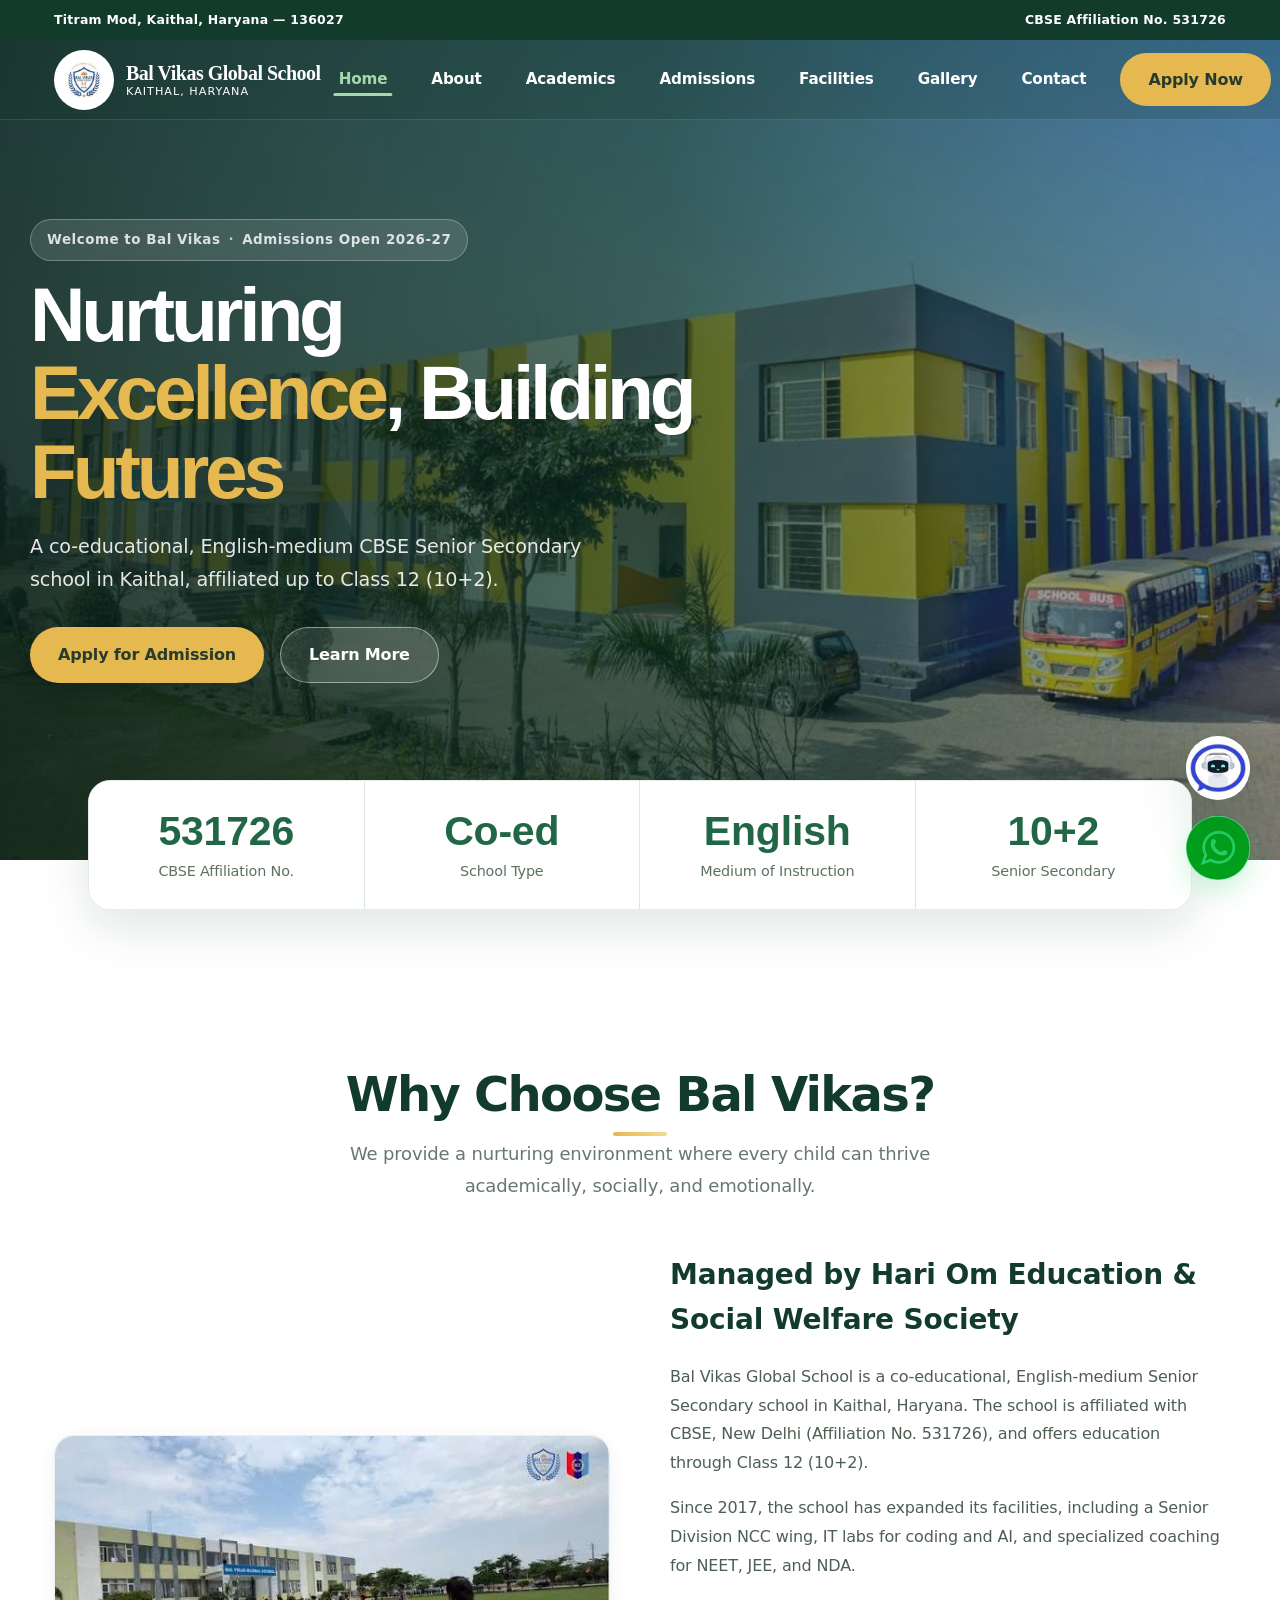
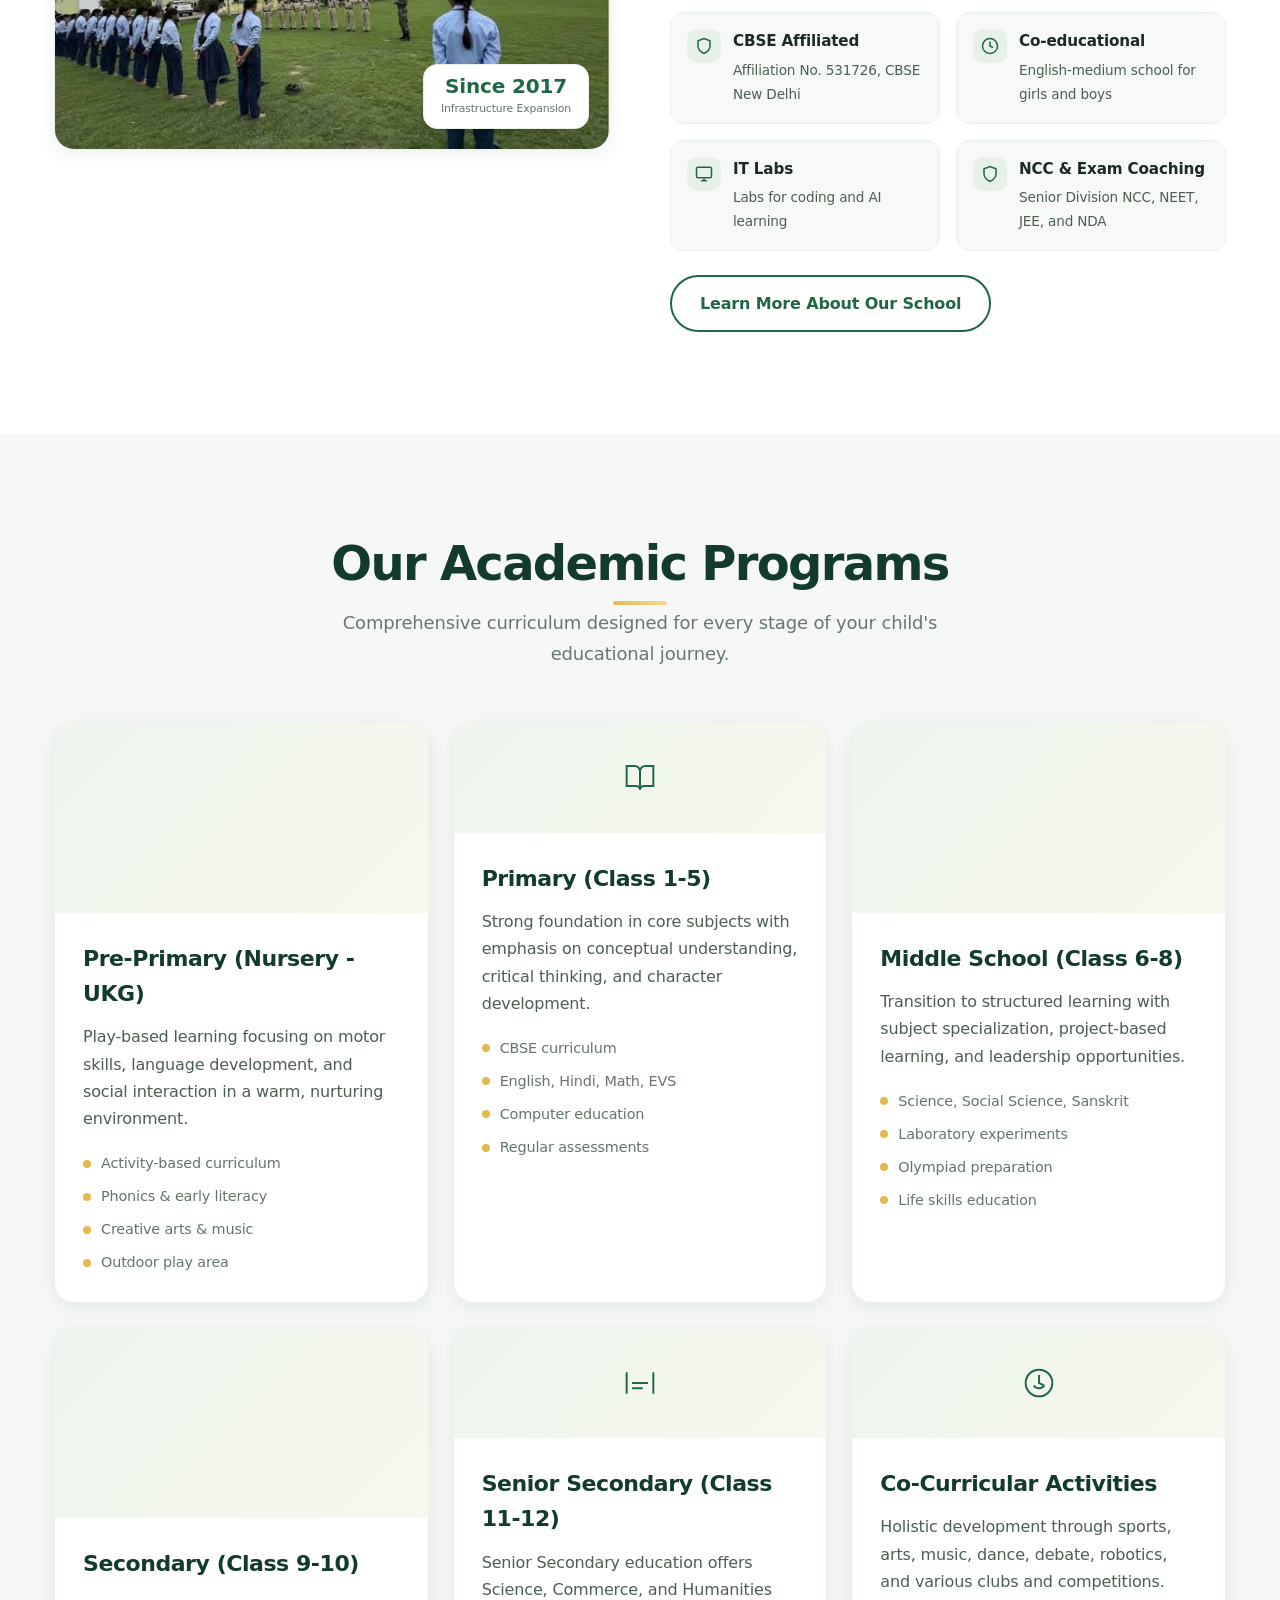
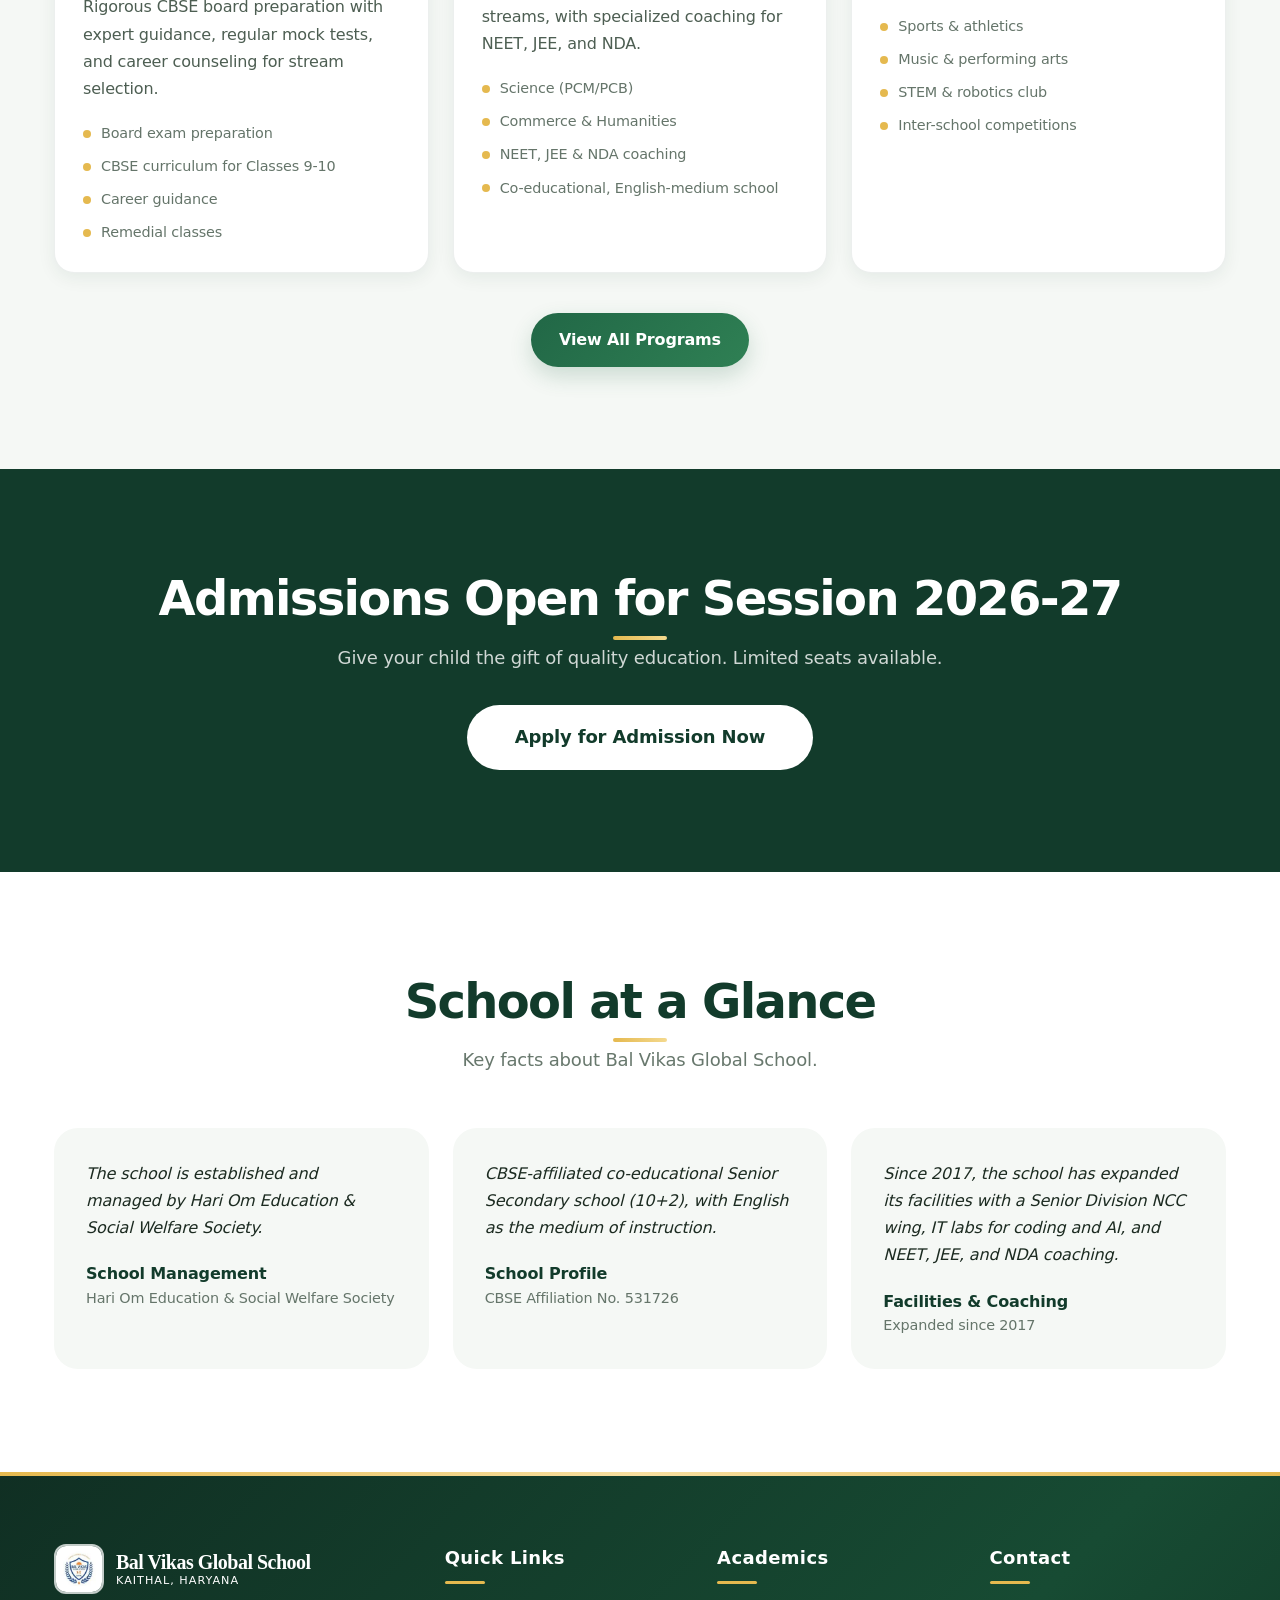
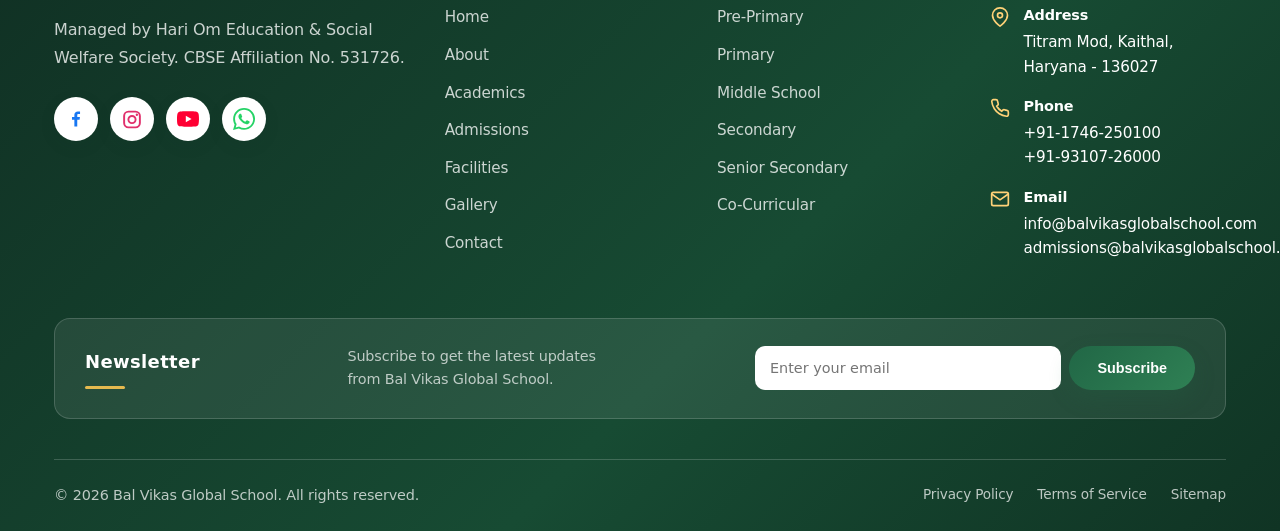
==== index.html @ 33e99bfb "Connect YouTube footer link" ====
<!DOCTYPE html>
<html lang="en">
<head>
  <meta charset="UTF-8">
  <meta name="viewport" content="width=device-width, initial-scale=1.0">
  <meta name="description" content="Bal Vikas Global School - Premier educational institution in Kaithal, Haryana. Quality education from Nursery to Class 12.">
  <meta name="keywords" content="Bal Vikas Global School, Kaithal, Haryana, school, education, admissions">
  <title>Bal Vikas Global School | Kaithal, Haryana</title>
  <link rel="icon" type="image/jpeg" href="images/bal-vikas-logo.webp">
  <link rel="stylesheet" href="css/style.css">
  <link rel="stylesheet" href="css/modern-refresh.css">
</head>
<body class="home-page">
  <div class="site-topbar">
    <div class="container site-topbar-content">
      <span>Titram Mod, Kaithal, Haryana — 136027</span>
      <span>CBSE Affiliation No. 531726</span>
    </div>
  </div>
  <header class="header">
    <nav class="navbar container">
      <a href="index.html" class="logo" aria-label="Bal Vikas Global School Home">
        <img src="images/bal-vikas-logo.webp" alt="Bal Vikas Global School Logo" class="logo-img">
        <div class="logo-text">
          <span class="logo-name">Bal Vikas Global School</span>
          <span class="logo-tagline">Kaithal, Haryana</span>
        </div>
      </a>
      <ul class="nav-menu" role="menubar">
        <li role="none"><a href="index.html" class="nav-link active" role="menuitem">Home</a></li>
        <li role="none"><a href="about.html" class="nav-link" role="menuitem">About</a></li>
        <li role="none"><a href="academics.html" class="nav-link" role="menuitem">Academics</a></li>
        <li role="none"><a href="admissions.html" class="nav-link" role="menuitem">Admissions</a></li>
        <li role="none"><a href="facilities.html" class="nav-link" role="menuitem">Facilities</a></li>
        <li role="none"><a href="gallery.html" class="nav-link" role="menuitem">Gallery</a></li>
        <li role="none"><a href="contact.html" class="nav-link" role="menuitem">Contact</a></li>
        <li class="nav-cta" role="none"><a href="admissions.html" class="btn btn-primary">Apply Now</a></li>
      </ul>
      <button class="mobile-menu-btn" aria-label="Toggle menu" aria-expanded="false" aria-controls="nav-menu">
        <span></span>
        <span></span>
        <span></span>
      </button>
    </nav>
  </header>

  <main>
    <section class="hero" aria-labelledby="hero-title">
      <div class="hero-bg">
        <img src="images/picture7.webp" alt="Bal Vikas Global School campus building" fetchpriority="high">
      </div>
      <div class="hero-overlay"></div>
      <div class="hero-content container">
        <div class="hero-copy">
          <div class="hero-badge">
            Welcome to Bal Vikas <span aria-hidden="true">·</span> Admissions Open 2026-27
          </div>
          <h1 id="hero-title" class="hero-title">Nurturing <span>Excellence</span>, Building <span>Futures</span></h1>
          <p class="hero-tagline">A co-educational, English-medium CBSE Senior Secondary school in Kaithal, affiliated up to Class 12 (10+2).</p>
          <div class="hero-buttons">
            <a href="admissions.html" class="btn btn-primary">Apply for Admission</a>
            <a href="about.html" class="btn btn-white">Learn More</a>
          </div>
        </div>
      </div>
    </section>
    <section class="stats" aria-label="School Statistics">
      <div class="container">
        <div class="stats-grid">
          <div class="stat-card">
            <div class="stat-icon">
              <svg width="28" height="28" viewBox="0 0 24 24" fill="none" stroke="currentColor" stroke-width="2"><path d="M17 21v-2a4 4 0 0 0-4-4H5a4 4 0 0 0-4 4v2"/><circle cx="9" cy="7" r="4"/><path d="M23 21v-2a4 4 0 0 0-3-3.87"/><path d="M16 3.13a4 4 0 0 1 0 7.75"/></svg>
            </div>
            <div class="stat-number">531726</div>
            <div class="stat-label">CBSE Affiliation No.</div>
          </div>
          <div class="stat-card">
            <div class="stat-icon">
              <svg width="28" height="28" viewBox="0 0 24 24" fill="none" stroke="currentColor" stroke-width="2"><path d="M22 11.08V12a10 10 0 1 1-5.93-9.14"/><polyline points="22 4 12 14.01 9 11.01"/></svg>
            </div>
            <div class="stat-number">Co-ed</div>
            <div class="stat-label">School Type</div>
          </div>
          <div class="stat-card">
            <div class="stat-icon">
              <svg width="28" height="28" viewBox="0 0 24 24" fill="none" stroke="currentColor" stroke-width="2"><path d="M20 21v-2a4 4 0 0 0-4-4H8a4 4 0 0 0-4 4v2"/><circle cx="12" cy="7" r="4"/></svg>
            </div>
            <div class="stat-number">English</div>
            <div class="stat-label">Medium of Instruction</div>
          </div>
          <div class="stat-card">
            <div class="stat-icon">
              <svg width="28" height="28" viewBox="0 0 24 24" fill="none" stroke="currentColor" stroke-width="2"><rect x="2" y="3" width="20" height="14" rx="2"/><path d="M8 21h8"/><path d="M12 17v4"/></svg>
            </div>
            <div class="stat-number">10+2</div>
            <div class="stat-label">Senior Secondary</div>
          </div>
        </div>
      </div>
    </section>

    <section class="section" aria-labelledby="welcome-title">
      <div class="container">
        <div class="section-header">
          <h2 id="welcome-title" class="section-title">Why Choose Bal Vikas?</h2>
          <p class="section-subtitle">We provide a nurturing environment where every child can thrive academically, socially, and emotionally.</p>
        </div>
        <div class="about-content">
          <div class="about-image">
            <img src="images/IMAGE%2054.webp" alt="Students gathered on the Bal Vikas Global School campus for assembly" loading="lazy">
            <div class="about-experience">
              <div class="experience-number">Since 2017</div>
              <div class="experience-text">Infrastructure Expansion</div>
            </div>
          </div>
          <div class="about-text">
            <h3>Managed by Hari Om Education & Social Welfare Society</h3>
            <p>Bal Vikas Global School is a co-educational, English-medium Senior Secondary school in Kaithal, Haryana. The school is affiliated with CBSE, New Delhi (Affiliation No. 531726), and offers education through Class 12 (10+2).</p>
            <p>Since 2017, the school has expanded its facilities, including a Senior Division NCC wing, IT labs for coding and AI, and specialized coaching for NEET, JEE, and NDA.</p>
            <div class="about-features">
              <div class="feature-item">
                <div class="feature-icon"><svg width="18" height="18" viewBox="0 0 24 24" fill="none" stroke="currentColor" stroke-width="2"><path d="M12 22s8-4 8-10V5l-8-3-8 3v7c0 6 8 10 8 10z"/></svg></div>
                <div class="feature-text"><h4>CBSE Affiliated</h4><p>Affiliation No. 531726, CBSE New Delhi</p></div>
              </div>
              <div class="feature-item">
                <div class="feature-icon"><svg width="18" height="18" viewBox="0 0 24 24" fill="none" stroke="currentColor" stroke-width="2"><circle cx="12" cy="12" r="10"/><path d="M12 6v6l4 2"/></svg></div>
                <div class="feature-text"><h4>Co-educational</h4><p>English-medium school for girls and boys</p></div>
              </div>
              <div class="feature-item">
                <div class="feature-icon"><svg width="18" height="18" viewBox="0 0 24 24" fill="none" stroke="currentColor" stroke-width="2"><rect x="2" y="3" width="20" height="14" rx="2"/><path d="M8 21h8"/><path d="M12 17v4"/></svg></div>
                <div class="feature-text"><h4>IT Labs</h4><p>Labs for coding and AI learning</p></div>
              </div>
              <div class="feature-item">
                <div class="feature-icon"><svg width="18" height="18" viewBox="0 0 24 24" fill="none" stroke="currentColor" stroke-width="2"><path d="M12 22s8-4 8-10V5l-8-3-8 3v7c0 6 8 10 8 10z"/></svg></div>
                <div class="feature-text"><h4>NCC & Exam Coaching</h4><p>Senior Division NCC, NEET, JEE, and NDA</p></div>
              </div>
            </div>
            <a href="about.html" class="btn btn-secondary" style="margin-top: 24px;">Learn More About Our School</a>
          </div>
        </div>
      </div>
    </section>

    <section class="academics section" aria-labelledby="academics-title">
      <div class="container">
        <div class="section-header">
          <h2 id="academics-title" class="section-title">Our Academic Programs</h2>
          <p class="section-subtitle">Comprehensive curriculum designed for every stage of your child's educational journey.</p>
        </div>
        <div class="academics-grid">
          <article class="academic-card">
            <div class="academic-icon academic-photo academic-photo-nursery" role="img" aria-label="Nursery children learning through play"></div>
            <div class="academic-content">
              <h3>Pre-Primary (Nursery - UKG)</h3>
              <p>Play-based learning focusing on motor skills, language development, and social interaction in a warm, nurturing environment.</p>
              <div class="academic-features">
                <span class="academic-feature">Activity-based curriculum</span>
                <span class="academic-feature">Phonics & early literacy</span>
                <span class="academic-feature">Creative arts & music</span>
                <span class="academic-feature">Outdoor play area</span>
              </div>
            </div>
          </article>
          <article class="academic-card">
            <div class="academic-icon">
              <svg width="64" height="64" viewBox="0 0 24 24" fill="none" stroke="currentColor" stroke-width="1.5"><path d="M2 3h6a4 4 0 0 1 4 4v14a3 3 0 0 0-3-3H2z"/><path d="M22 3h-6a4 4 0 0 0-4 4v14a3 3 0 0 1 3-3h7z"/></svg>
            </div>
            <div class="academic-content">
              <h3>Primary (Class 1-5)</h3>
              <p>Strong foundation in core subjects with emphasis on conceptual understanding, critical thinking, and character development.</p>
              <div class="academic-features">
                <span class="academic-feature">CBSE curriculum</span>
                <span class="academic-feature">English, Hindi, Math, EVS</span>
                <span class="academic-feature">Computer education</span>
                <span class="academic-feature">Regular assessments</span>
              </div>
            </div>
          </article>
          <article class="academic-card">
            <div class="academic-icon academic-photo academic-photo-middle" role="img" aria-label="Middle school students doing a science activity"></div>
            <div class="academic-content">
              <h3>Middle School (Class 6-8)</h3>
              <p>Transition to structured learning with subject specialization, project-based learning, and leadership opportunities.</p>
              <div class="academic-features">
                <span class="academic-feature">Science, Social Science, Sanskrit</span>
                <span class="academic-feature">Laboratory experiments</span>
                <span class="academic-feature">Olympiad preparation</span>
                <span class="academic-feature">Life skills education</span>
              </div>
            </div>
          </article>
          <article class="academic-card">
            <div class="academic-icon academic-photo academic-photo-secondary" role="img" aria-label="Secondary students studying together"></div>
            <div class="academic-content">
              <h3>Secondary (Class 9-10)</h3>
              <p>Rigorous CBSE board preparation with expert guidance, regular mock tests, and career counseling for stream selection.</p>
              <div class="academic-features">
                <span class="academic-feature">Board exam preparation</span>
                <span class="academic-feature">CBSE curriculum for Classes 9-10</span>
                <span class="academic-feature">Career guidance</span>
                <span class="academic-feature">Remedial classes</span>
              </div>
            </div>
          </article>
          <article class="academic-card">
            <div class="academic-icon">
              <svg width="64" height="64" viewBox="0 0 24 24" fill="none" stroke="currentColor" stroke-width="1.5"><path d="M22 10v6M22 4v16M2 10v6M2 4v16"/><path d="M6 12h12M6 16h8"/></svg>
            </div>
            <div class="academic-content">
              <h3>Senior Secondary (Class 11-12)</h3>
              <p>Senior Secondary education offers Science, Commerce, and Humanities streams, with specialized coaching for NEET, JEE, and NDA.</p>
              <div class="academic-features">
                <span class="academic-feature">Science (PCM/PCB)</span>
                <span class="academic-feature">Commerce & Humanities</span>
                <span class="academic-feature">NEET, JEE & NDA coaching</span>
                <span class="academic-feature">Co-educational, English-medium school</span>
              </div>
            </div>
          </article>
          <article class="academic-card">
            <div class="academic-icon">
              <svg width="64" height="64" viewBox="0 0 24 24" fill="none" stroke="currentColor" stroke-width="1.5"><circle cx="12" cy="12" r="10"/><path d="M12 6v6l4 2"/><path d="M8 14s1.5 2 4 2 4-2 4-2"/></svg>
            </div>
            <div class="academic-content">
              <h3>Co-Curricular Activities</h3>
              <p>Holistic development through sports, arts, music, dance, debate, robotics, and various clubs and competitions.</p>
              <div class="academic-features">
                <span class="academic-feature">Sports & athletics</span>
                <span class="academic-feature">Music & performing arts</span>
                <span class="academic-feature">STEM & robotics club</span>
                <span class="academic-feature">Inter-school competitions</span>
              </div>
            </div>
          </article>
        </div>
        <div style="text-align: center; margin-top: 40px;">
          <a href="academics.html" class="btn btn-primary">View All Programs</a>
        </div>
      </div>
    </section>

    <section class="section" style="background: var(--primary-dark); color: var(--white);" aria-labelledby="admission-cta-title">
      <div class="container" style="text-align: center;">
        <h2 id="admission-cta-title" class="section-title" style="color: var(--white);">Admissions Open for Session 2026-27</h2>
        <p class="section-subtitle" style="color: rgba(255,255,255,0.8);">Give your child the gift of quality education. Limited seats available.</p>
        <div style="margin-top: 32px;">
          <a href="admissions.html" class="btn btn-white" style="font-size: 1.125rem; padding: 18px 48px;">Apply for Admission Now</a>
        </div>
      </div>
    </section>

    <section class="section" aria-labelledby="school-profile-title">
      <div class="container">
        <div class="section-header">
          <h2 id="school-profile-title" class="section-title">School at a Glance</h2>
          <p class="section-subtitle">Key facts about Bal Vikas Global School.</p>
        </div>
        <div style="display: grid; grid-template-columns: repeat(auto-fit, minmax(300px, 1fr)); gap: 24px;">
          <article style="background: var(--light-gray); padding: 32px; border-radius: var(--radius-lg);">
            <p style="font-style: italic; margin-bottom: 20px; line-height: 1.7;">The school is established and managed by Hari Om Education & Social Welfare Society.</p>
            <div style="font-weight: 600; color: var(--primary-dark);">School Management</div>
            <div style="font-size: 0.9rem; color: var(--dark-gray);">Hari Om Education & Social Welfare Society</div>
          </article>
          <article style="background: var(--light-gray); padding: 32px; border-radius: var(--radius-lg);">
            <p style="font-style: italic; margin-bottom: 20px; line-height: 1.7;">CBSE-affiliated co-educational Senior Secondary school (10+2), with English as the medium of instruction.</p>
            <div style="font-weight: 600; color: var(--primary-dark);">School Profile</div>
            <div style="font-size: 0.9rem; color: var(--dark-gray);">CBSE Affiliation No. 531726</div>
          </article>
          <article style="background: var(--light-gray); padding: 32px; border-radius: var(--radius-lg);">
            <p style="font-style: italic; margin-bottom: 20px; line-height: 1.7;">Since 2017, the school has expanded its facilities with a Senior Division NCC wing, IT labs for coding and AI, and NEET, JEE, and NDA coaching.</p>
            <div style="font-weight: 600; color: var(--primary-dark);">Facilities & Coaching</div>
            <div style="font-size: 0.9rem; color: var(--dark-gray);">Expanded since 2017</div>
          </article>
        </div>
      </div>
    </section>
  </main>

  <footer class="footer" role="contentinfo">
    <div class="container">
      <div class="footer-grid">
        <div class="footer-about">
          <a href="index.html" class="logo" aria-label="Bal Vikas Global School Home">
            <img src="images/bal-vikas-logo.webp" alt="Bal Vikas Global School Logo" class="logo-img">
            <div class="logo-text">
              <span class="logo-name">Bal Vikas Global School</span>
              <span class="logo-tagline">Kaithal, Haryana</span>
            </div>
          </a>
          <p>Managed by Hari Om Education & Social Welfare Society. CBSE Affiliation No. 531726.</p>
          <div class="footer-social">
            <a href="https://www.facebook.com/balvikasglobalschoolkaithal/" class="social-link" aria-label="Facebook" title="Facebook" target="_blank" rel="noopener noreferrer"><svg class="brand-icon" viewBox="0 0 24 24" aria-hidden="true"><path fill="currentColor" d="M13.5 21v-8.2h2.8l.42-3.25H13.5V7.48c0-.94.26-1.58 1.62-1.58h1.73V3c-.3-.04-1.34-.13-2.55-.13-2.53 0-4.26 1.55-4.26 4.4v2.28H7.18v3.25h2.86V21z"/></svg></a>
            <a href="https://www.instagram.com/balvikaskaithal_/" class="social-link" aria-label="Instagram" title="Instagram" target="_blank" rel="noopener noreferrer"><svg class="brand-icon" viewBox="0 0 24 24" aria-hidden="true"><rect x="3" y="3" width="18" height="18" rx="5" fill="none" stroke="currentColor" stroke-width="2.2"/><circle cx="12" cy="12" r="4.1" fill="none" stroke="currentColor" stroke-width="2.2"/><circle cx="17.55" cy="6.55" r="1.35" fill="currentColor"/></svg></a>
            <a href="https://www.youtube.com/@balvikasglobalschool" class="social-link" aria-label="YouTube" title="YouTube" target="_blank" rel="noopener noreferrer"><svg class="brand-icon" viewBox="0 0 24 24" aria-hidden="true"><path fill="currentColor" d="M23.5 6.2a3 3 0 0 0-2.1-2.12C19.55 3.56 12 3.56 12 3.56s-7.55 0-9.4.52A3 3 0 0 0 .5 6.2C0 8.08 0 12 0 12s0 3.92.5 5.8a3 3 0 0 0 2.1 2.12c1.85.52 9.4.52 9.4.52s7.55 0 9.4-.52a3 3 0 0 0 2.1-2.12C24 15.92 24 12 24 12s0-3.92-.5-5.8z"/><path fill="#fff" d="m9.6 15.6 6.3-3.6-6.3-3.6z"/></svg></a>
            <a href="https://wa.me/919310726000?text=Welcome%20to%20Bal%20Vikas%20Global%20School" class="social-link" aria-label="WhatsApp" title="WhatsApp" target="_blank" rel="noopener noreferrer"><svg class="brand-icon" viewBox="0 0 24 24" aria-hidden="true"><path fill="currentColor" d="M20.52 3.48A11.86 11.86 0 0 0 12.08 0C5.5 0 .15 5.35.15 11.93c0 2.1.55 4.15 1.6 5.96L.05 24l6.27-1.64a11.9 11.9 0 0 0 5.76 1.47h.01c6.58 0 11.93-5.35 11.93-11.93 0-3.19-1.24-6.19-3.5-8.42zM12.09 21.8a9.88 9.88 0 0 1-5.03-1.38l-.36-.21-3.72.98.99-3.63-.24-.37a9.88 9.88 0 0 1-1.52-5.26c0-5.46 4.44-9.9 9.9-9.9 2.65 0 5.13 1.03 7 2.9a9.83 9.83 0 0 1 2.9 7c0 5.46-4.44 9.9-9.91 9.9zm5.43-7.41c-.3-.15-1.77-.87-2.05-.97-.28-.1-.48-.15-.68.15-.2.3-.78.97-.96 1.17-.18.2-.35.22-.65.07-.3-.15-1.26-.46-2.4-1.47-.89-.79-1.49-1.77-1.67-2.07-.18-.3-.02-.46.13-.61.13-.13.3-.35.45-.52.15-.18.2-.3.3-.5.1-.2.05-.38-.03-.53-.08-.15-.68-1.63-.93-2.23-.24-.58-.49-.5-.68-.51h-.58c-.2 0-.53.07-.8.38-.28.3-1.05 1.02-1.05 2.48s1.08 2.88 1.23 3.08c.15.2 2.12 3.24 5.14 4.55.72.31 1.28.5 1.72.64.72.23 1.37.2 1.89.12.58-.09 1.77-.72 2.02-1.42.25-.7.25-1.3.18-1.42-.08-.13-.28-.2-.58-.35z"/></svg></a>
          </div>
        </div>
        <div>
          <h3 class="footer-title">Quick Links</h3>
          <ul class="footer-links">
            <li><a href="index.html">Home</a></li>
            <li><a href="about.html">About</a></li>
            <li><a href="academics.html">Academics</a></li>
            <li><a href="admissions.html">Admissions</a></li>
            <li><a href="facilities.html">Facilities</a></li>
            <li><a href="gallery.html">Gallery</a></li>
            <li><a href="contact.html">Contact</a></li>
          </ul>
        </div>
        <div>
          <h3 class="footer-title">Academics</h3>
          <ul class="footer-links">
            <li><a href="academics.html#preprimary">Pre-Primary</a></li>
            <li><a href="academics.html#primary">Primary</a></li>
            <li><a href="academics.html#middle">Middle School</a></li>
            <li><a href="academics.html#secondary">Secondary</a></li>
            <li><a href="academics.html#senior">Senior Secondary</a></li>
            <li><a href="academics.html#cocurricular">Co-Curricular</a></li>
          </ul>
        </div>
        <div>
          <h3 class="footer-title">Contact</h3>
          <ul class="footer-contact">
            <li>
              <svg width="20" height="20" viewBox="0 0 24 24" fill="none" stroke="currentColor" stroke-width="2"><path d="M21 10c0 7-9 13-9 13s-9-6-9-13a9 9 0 0 1 18 0z"/><circle cx="12" cy="10" r="3"/></svg>
              <div class="contact-text">
                <h4>Address</h4>
                <p>Titram Mod, Kaithal, Haryana - 136027</p>
              </div>
            </li>
            <li>
              <svg width="20" height="20" viewBox="0 0 24 24" fill="none" stroke="currentColor" stroke-width="2"><path d="M22 16.92v3a2 2 0 0 1-2.18 2 19.79 19.79 0 0 1-8.63-3.07 19.5 19.5 0 0 1-6-6 19.79 19.79 0 0 1-3.07-8.67A2 2 0 0 1 4.11 2h3a2 2 0 0 1 2 1.72 12.84 12.84 0 0 0 .7 2.81 2 2 0 0 1-.45 2.11L8.09 9.91a16 16 0 0 0 6 6l1.27-1.27a2 2 0 0 1 2.11-.45 12.84 12.84 0 0 0 2.81.7A2 2 0 0 1 22 16.92z"/></svg>
              <div class="contact-text">
                <h4>Phone</h4>
                <p>+91-1746-250100<br>+91-93107-26000</p>
              </div>
            </li>
            <li>
              <svg width="20" height="20" viewBox="0 0 24 24" fill="none" stroke="currentColor" stroke-width="2"><path d="M4 4h16c1.1 0 2 .9 2 2v12c0 1.1-.9 2-2 2H4c-1.1 0-2-.9-2-2V6c0-1.1.9-2 2-2z"/><polyline points="22,6 12,13 2,6"/></svg>
              <div class="contact-text">
                <h4>Email</h4>
                <p>info@balvikasglobalschool.com<br>admissions@balvikasglobalschool.com</p>
              </div>
            </li>
          </ul>
        </div>
      </div>
      <div class="footer-newsletter">
        <h3 class="footer-title">Newsletter</h3>
        <p style="color: rgba(255,255,255,0.7); font-size: 0.9rem; margin-bottom: 16px; max-width: 260px;">Subscribe to get the latest updates from Bal Vikas Global School.</p>
        <form class="footer-newsletter-form" action="https://formsubmit.co/info@balvikasglobalschool.com" method="POST">
          <input type="hidden" name="_subject" value="New Bal Vikas Global School Newsletter Subscription">
          <input type="hidden" name="_template" value="table">
          <input type="email" name="email" placeholder="Enter your email" class="footer-newsletter-input" autocomplete="email" required aria-label="Email address">
          <button type="submit" class="btn btn-primary footer-newsletter-btn">Subscribe</button>
        </form>
      </div>
      <div class="footer-bottom">
        <p>&copy; 2026 Bal Vikas Global School. All rights reserved.</p>
        <div class="footer-bottom-links">
          <a href="#">Privacy Policy</a>
          <a href="#">Terms of Service</a>
          <a href="#">Sitemap</a>
        </div>
      </div>
    </div>
  </footer>

  <a href="whatsapp.html" class="whatsapp-float" target="_blank" rel="noopener noreferrer" aria-label="Chat on WhatsApp">
    <img class="whatsapp-btn" src="images/images%20100.webp" alt="">
    <span class="whatsapp-tooltip">Chat on WhatsApp</span>
  </a>

  <script src="js/main.js"></script>
  <link rel="stylesheet" href="css/chatbot.css">
  <script src="js/chatbot.js"></script>
</body>
</html>
---- css/style.css ----
:root {
  --primary-dark: #1B4F72;
  --primary: #2E86C1;
  --primary-light: #3498DB;
  --accent: #F39C12;
  --accent-dark: #E67E22;
  --white: #FFFFFF;
  --light-gray: #F8F9FA;
  --medium-gray: #E9ECEF;
  --dark-gray: #6C757D;
  --text-dark: #212529;
  --text-medium: #495057;
  --shadow-sm: 0 2px 8px rgba(0,0,0,0.08);
  --shadow-md: 0 4px 20px rgba(0,0,0,0.12);
  --shadow-lg: 0 8px 40px rgba(0,0,0,0.16);
  --transition: all 0.3s ease;
  --radius-sm: 6px;
  --radius-md: 12px;
  --radius-lg: 20px;
  --container-width: 1200px;
  --header-height: 80px;
}

* {
  margin: 0;
  padding: 0;
  box-sizing: border-box;
}

html {
  scroll-behavior: smooth;
  font-size: 16px;
}

body {
  font-family: 'Segoe UI', system-ui, -apple-system, sans-serif;
  line-height: 1.6;
  color: var(--text-dark);
  background-color: var(--white);
  overflow-x: hidden;
}

img {
  max-width: 100%;
  height: auto;
  display: block;
}

a {
  text-decoration: none;
  color: inherit;
  transition: var(--transition);
}

ul {
  list-style: none;
}

.container {
  width: 100%;
  max-width: var(--container-width);
  margin: 0 auto;
  padding: 0 24px;
}

.section {
  padding: 100px 0;
}

.section-header {
  text-align: center;
  margin-bottom: 60px;
}

.section-title {
  font-size: clamp(2rem, 5vw, 3rem);
  font-weight: 700;
  color: var(--primary-dark);
  margin-bottom: 16px;
  position: relative;
  display: inline-block;
}

.section-title::after {
  content: '';
  position: absolute;
  bottom: -10px;
  left: 50%;
  transform: translateX(-50%);
  width: 60px;
  height: 4px;
  background: linear-gradient(90deg, var(--accent), var(--accent-dark));
  border-radius: 2px;
}

.section-subtitle {
  font-size: 1.125rem;
  color: var(--dark-gray);
  max-width: 700px;
  margin: 0 auto;
}

.btn {
  display: inline-flex;
  align-items: center;
  justify-content: center;
  gap: 10px;
  padding: 16px 36px;
  font-size: 1rem;
  font-weight: 600;
  border-radius: var(--radius-md);
  border: none;
  cursor: pointer;
  transition: var(--transition);
  white-space: nowrap;
}

.btn-primary {
  background: linear-gradient(135deg, var(--accent), var(--accent-dark));
  color: var(--white);
  box-shadow: var(--shadow-md);
}

.btn-primary:hover {
  transform: translateY(-3px);
  box-shadow: var(--shadow-lg);
}

.btn-secondary {
  background: transparent;
  color: var(--primary-dark);
  border: 2px solid var(--primary-dark);
}

.btn-secondary:hover {
  background: var(--primary-dark);
  color: var(--white);
}

.btn-white {
  background: var(--white);
  color: var(--primary-dark);
}

.btn-white:hover {
  background: var(--light-gray);
  transform: translateY(-3px);
  box-shadow: var(--shadow-lg);
}

.header {
  position: fixed;
  top: 40px;
  left: 0;
  right: 0;
  height: var(--header-height);
  background: rgba(255,255,255,0.98);
  backdrop-filter: blur(10px);
  box-shadow: var(--shadow-sm);
  z-index: 1000;
  transition: var(--transition);
}

.header.scrolled {
  top: 0;
  box-shadow: var(--shadow-md);
}

.site-topbar {
  position: relative;
  z-index: 1001;
  min-height: 40px;
  background: #2f853d;
  color: var(--white);
  font-size: 0.78rem;
  font-weight: 600;
}

.site-topbar-content {
  display: flex;
  align-items: center;
  justify-content: space-between;
  min-height: 40px;
}

.navbar {
  display: flex;
  align-items: center;
  justify-content: space-between;
  height: 100%;
}

.logo {
  display: flex;
  align-items: center;
  gap: 12px;
  flex-shrink: 0;
}

.navbar .logo-img {
  width: 60px;
  height: 60px;
  object-fit: contain;
  flex-shrink: 0;
  padding: 2px;
  background: var(--white);
  border: 2px solid var(--accent);
  border-radius: 50%;
}

.logo-text {
  display: flex;
  flex-direction: column;
  line-height: 1.2;
}

.logo-name {
  font-family: 'Georgia', serif;
  font-size: 1.25rem;
  font-weight: 700;
  color: var(--primary-dark);
  letter-spacing: 0.5px;
}

.logo-tagline {
  font-size: 0.7rem;
  color: var(--dark-gray);
  letter-spacing: 1px;
  text-transform: uppercase;
}

.nav-menu {
  display: flex;
  align-items: center;
  gap: 8px;
}

.nav-link {
  display: flex;
  align-items: center;
  padding: 10px 18px;
  font-size: 0.95rem;
  font-weight: 500;
  color: var(--text-medium);
  border-radius: var(--radius-sm);
  transition: var(--transition);
  position: relative;
}

.nav-link::after {
  content: '';
  position: absolute;
  bottom: 6px;
  left: 50%;
  width: 0;
  height: 2px;
  background: linear-gradient(90deg, var(--accent), var(--accent-dark));
  transition: var(--transition);
  transform: translateX(-50%);
}

.nav-link:hover,
.nav-link.active {
  color: var(--primary-dark);
}

.nav-link:hover::after,
.nav-link.active::after {
  width: 70%;
}

.nav-cta {
  margin-left: 8px;
}

.mobile-menu-btn {
  display: none;
  flex-direction: column;
  justify-content: space-between;
  width: 28px;
  height: 20px;
  background: none;
  border: none;
  cursor: pointer;
  padding: 0;
  z-index: 1001;
}

.mobile-menu-btn span {
  display: block;
  width: 100%;
  height: 3px;
  background: var(--primary-dark);
  border-radius: 3px;
  transition: var(--transition);
}

.mobile-menu-btn.active span:nth-child(1) {
  transform: translateY(8.5px) rotate(45deg);
}

.mobile-menu-btn.active span:nth-child(2) {
  opacity: 0;
}

.mobile-menu-btn.active span:nth-child(3) {
  transform: translateY(-8.5px) rotate(-45deg);
}

.hero {
  position: relative;
  min-height: 100vh;
  min-height: 100svh;
  display: flex;
  align-items: center;
  padding: calc(var(--header-height) + 40px) 24px 60px;
  overflow: hidden;
  background: var(--primary-dark);
}

.hero-bg {
  position: absolute;
  inset: 0;
  z-index: 0;
}

.hero-bg img {
  display: block;
  width: 100%;
  height: 100%;
  object-fit: cover;
  object-position: center;
}

.hero-overlay {
  position: absolute;
  inset: 0;
  background: linear-gradient(135deg, rgba(13, 45, 68, 0.78), rgba(27, 79, 114, 0.58));
  z-index: 1;
}

.hero-content {
  position: relative;
  z-index: 2;
  width: 100%;
  color: var(--white);
  text-align: center;
  padding: 40px 0;
}

.hero-copy {
  max-width: 850px;
  margin: 0 auto;
}

.hero-badge {
  display: inline-flex;
  align-items: center;
  gap: 8px;
  padding: 8px 18px;
  background: rgba(255,255,255,0.14);
  color: var(--white);
  backdrop-filter: blur(8px);
  border-radius: 50px;
  font-size: 0.82rem;
  font-weight: 500;
  margin-bottom: 18px;
  border: 1px solid rgba(255,255,255,0.3);
  animation: fadeInUp 0.8s ease;
}

.hero-title {
  font-family: 'Georgia', serif;
  font-size: clamp(2.5rem, 6vw, 4.5rem);
  font-weight: 700;
  line-height: 1.2;
  max-width: 850px;
  color: var(--white);
  margin-bottom: 16px;
  animation: fadeInUp 0.8s ease 0.1s both;
}

.hero-title span {
  color: var(--accent);
}

.hero-tagline {
  font-size: clamp(1.125rem, 2.5vw, 1.5rem);
  font-weight: 400;
  color: rgba(255,255,255,0.92);
  max-width: 700px;
  margin: 0 auto 40px;
  animation: fadeInUp 0.8s ease 0.2s both;
}

.hero-buttons {
  display: flex;
  gap: 16px;
  justify-content: center;
  flex-wrap: wrap;
  animation: fadeInUp 0.8s ease 0.3s both;
}

.hero-buttons .btn-white {
  color: var(--primary-dark);
}

.hero-building-featured {
  position: absolute;
  bottom: 30px;
  left: 50%;
  transform: translateX(-50%);
  width: 220px;
  height: 220px;
  border-radius: 50%;
  overflow: hidden;
  border: 4px solid var(--white);
  box-shadow: 0 12px 40px rgba(0,0,0,0.3);
  animation: fadeInUp 0.8s ease 0.4s both;
}

.hero-building-featured img {
  width: 100%;
  height: 100%;
  object-fit: cover;
}

.home-page .header {
  top: 40px;
  background: transparent;
  box-shadow: none;
  backdrop-filter: none;
}

.home-page .header.scrolled {
  top: 0;
  background: rgba(255,255,255,0.98);
  box-shadow: var(--shadow-md);
  backdrop-filter: blur(10px);
}

.home-page .logo-name,
.home-page .logo-tagline,
.home-page .nav-link {
  color: var(--white);
}

.home-page .navbar .logo-img {
  border-color: rgba(255,255,255,0.75);
}

.home-page .nav-link:hover,
.home-page .nav-link.active {
  color: #a6d8a8;
}

.home-page .nav-link::after {
  background: #a6d8a8;
}

.home-page .nav-cta .btn-primary {
  background: #2f853d;
  box-shadow: none;
}

.home-page .mobile-menu-btn span {
  background: var(--white);
}

.home-page .header.scrolled .logo-name,
.home-page .header.scrolled .logo-tagline,
.home-page .header.scrolled .nav-link {
  color: var(--primary-dark);
}

.home-page .header.scrolled .nav-link:hover,
.home-page .header.scrolled .nav-link.active {
  color: #2f853d;
}

.home-page .header.scrolled .nav-link::after {
  background: #2f853d;
}

.home-page .header.scrolled .mobile-menu-btn span {
  background: var(--primary-dark);
}

.home-page .hero {
  min-height: calc(100vh - 40px);
  min-height: calc(100svh - 40px);
  padding: calc(var(--header-height) + 32px) 24px 110px;
}

.home-page .hero-overlay {
  background: linear-gradient(90deg, rgba(10, 35, 22, 0.78), rgba(20, 45, 28, 0.48));
}

.home-page .hero-content {
  text-align: left;
}

.home-page .hero-copy {
  max-width: 650px;
  margin: 0;
}

.home-page .hero-badge {
  display: block;
  padding: 0;
  margin-bottom: 14px;
  background: transparent;
  border: 0;
  border-radius: 0;
  color: rgba(255,255,255,0.82);
  font-size: 0.82rem;
  font-weight: 700;
  letter-spacing: 0.16em;
  text-transform: uppercase;
  backdrop-filter: none;
}

.home-page .hero-badge span {
  color: #a6d8a8;
}

.home-page .hero-title {
  font-size: clamp(3rem, 6vw, 4.7rem);
  line-height: 1.04;
  margin-bottom: 20px;
}

.home-page .hero-tagline {
  max-width: 600px;
  margin: 0 0 30px;
  color: rgba(255,255,255,0.88);
  font-size: clamp(1rem, 1.5vw, 1.2rem);
}

.home-page .hero-buttons {
  justify-content: flex-start;
}

.home-page .hero-buttons .btn-primary {
  background: #a6d8a8;
  color: #174a24;
  box-shadow: none;
}

.home-page .hero-buttons .btn-white {
  background: rgba(255,255,255,0.1);
  border: 1px solid rgba(255,255,255,0.5);
  color: var(--white);
}

.home-page .stats {
  position: relative;
  z-index: 3;
  margin-top: -80px;
  padding: 0 0 60px;
  background: transparent;
  border: 0;
}

.home-page .stats .container {
  max-width: 1152px;
}

.home-page .stats-grid {
  grid-template-columns: repeat(4, minmax(0, 1fr));
  gap: 0;
  overflow: hidden;
  background: var(--white);
  border: 1px solid #e3eee4;
  border-radius: 16px;
  box-shadow: 0 16px 45px rgba(20, 53, 27, 0.13);
}

.home-page .stat-card {
  padding: 30px 20px 26px;
  background: var(--white);
  border-right: 1px solid #dce9dd;
  border-radius: 0;
}

.home-page .stat-card:last-child {
  border-right: 0;
}

.home-page .stat-icon {
  display: none;
}

.home-page .stat-number {
  color: #2f853d;
  font-family: Georgia, serif;
  font-size: clamp(1.7rem, 3.2vw, 2.7rem);
}

.home-page .stat-label {
  color: #5d715f;
  font-size: 0.9rem;
}

@keyframes fadeInUp {
  from {
    opacity: 0;
    transform: translateY(30px);
  }
  to {
    opacity: 1;
    transform: translateY(0);
  }
}

.stats {
  padding: 60px 0;
  background: var(--light-gray);
  border-top: 1px solid var(--medium-gray);
}

.stats-grid {
  display: grid;
  grid-template-columns: repeat(4, 1fr);
  gap: 24px;
}

.stat-card {
  text-align: center;
  padding: 32px 24px;
  background: var(--light-gray);
  border-radius: var(--radius-md);
  transition: var(--transition);
}

.stat-card:hover {
  transform: translateY(-5px);
  box-shadow: var(--shadow-lg);
}

.stat-icon {
  width: 64px;
  height: 64px;
  margin: 0 auto 16px;
  background: linear-gradient(135deg, var(--primary), var(--primary-light));
  border-radius: 50%;
  display: flex;
  align-items: center;
  justify-content: center;
  color: var(--white);
  font-size: 1.5rem;
}

.stat-number {
  font-size: 2.5rem;
  font-weight: 700;
  color: var(--primary-dark);
  line-height: 1;
  margin-bottom: 8px;
}

.stat-label {
  font-size: 0.95rem;
  color: var(--dark-gray);
  font-weight: 500;
}

.about {
  background: var(--white);
}

.about-content {
  display: grid;
  grid-template-columns: 1fr 1fr;
  gap: 60px;
  align-items: center;
}

.about-image {
  position: relative;
  border-radius: var(--radius-lg);
  overflow: hidden;
  box-shadow: var(--shadow-lg);
}

.about-image img {
  width: 100%;
  height: auto;
  transition: var(--transition);
}

.about-image:hover img {
  transform: scale(1.02);
}

.about-experience {
  position: absolute;
  bottom: 30px;
  right: 30px;
  background: var(--white);
  padding: 24px 32px;
  border-radius: var(--radius-md);
  box-shadow: var(--shadow-lg);
  text-align: center;
}

.experience-number {
  font-size: 3rem;
  font-weight: 700;
  color: var(--primary-dark);
  line-height: 1;
}

.home-page .about-experience {
  right: 20px;
  bottom: 20px;
  width: max-content;
  max-width: calc(100% - 32px);
  padding: 11px 17px;
  border-radius: 14px;
}

.home-page .experience-number {
  font-size: 1.25rem;
  line-height: 1.05;
}

.home-page .experience-text {
  font-size: 0.68rem;
  margin-top: 3px;
}

.experience-text {
  font-size: 0.9rem;
  color: var(--dark-gray);
  margin-top: 4px;
}

.about-text h3 {
  font-size: 1.75rem;
  font-weight: 700;
  color: var(--primary-dark);
  margin-bottom: 20px;
}

.about-text p {
  color: var(--text-medium);
  margin-bottom: 16px;
  line-height: 1.8;
}

.about-features {
  display: grid;
  grid-template-columns: 1fr 1fr;
  gap: 16px;
  margin-top: 32px;
}

.feature-item {
  display: flex;
  align-items: flex-start;
  gap: 12px;
  padding: 16px;
  background: var(--light-gray);
  border-radius: var(--radius-sm);
  transition: var(--transition);
}

.feature-item:hover {
  background: var(--primary-light);
  color: var(--white);
}

.feature-item:hover .feature-icon {
  background: #e8e8e8;
  color: #111111;
}

.feature-icon {
  width: 34px;
  height: 34px;
  background: #f0f0f0;
  color: #111111;
  border-radius: var(--radius-sm);
  display: flex;
  align-items: center;
  justify-content: center;
  flex-shrink: 0;
  transition: var(--transition);
}

.feature-text h4 {
  font-size: 0.95rem;
  font-weight: 600;
  margin-bottom: 4px;
}

.feature-text p {
  font-size: 0.85rem;
  margin: 0;
}

.academics {
  background: var(--light-gray);
}

.academics-curriculum {
  background: var(--light-gray);
}

.academics-grid {
  display: grid;
  grid-template-columns: repeat(auto-fit, minmax(300px, 1fr));
  gap: 24px;
}

.academics-page .academics-grid {
  grid-template-columns: repeat(2, minmax(0, 1fr));
  align-items: stretch;
}

.academic-card {
  background: var(--white);
  border-radius: var(--radius-lg);
  overflow: hidden;
  box-shadow: var(--shadow-sm);
  transition: var(--transition);
}

.academics-page .academic-card {
  display: flex;
  flex-direction: column;
  height: 100%;
}

.academic-card:hover {
  transform: translateY(-8px);
  box-shadow: var(--shadow-lg);
}

.academic-icon {
  width: 100%;
  height: 110px;
  flex-shrink: 0;
  background: #f0f0f0;
  display: flex;
  align-items: center;
  justify-content: center;
  font-size: 1.75rem;
  color: #111111;
}

.academic-icon svg {
  width: 32px;
  height: 32px;
}

.academic-content {
  padding: 28px;
}

.academics-page .academic-content {
  flex: 1;
}

.academic-content h3 {
  font-size: 1.375rem;
  font-weight: 700;
  color: var(--primary-dark);
  margin-bottom: 12px;
}

.academic-content p {
  color: var(--text-medium);
  margin-bottom: 20px;
  line-height: 1.7;
}

.academics-page .academic-content > p:first-of-type {
  padding: 12px 14px;
  border-radius: var(--radius-sm);
  background: var(--light-gray);
  color: var(--primary-dark);
  font-size: 0.9rem;
}

.academic-features {
  display: flex;
  flex-direction: column;
  gap: 10px;
}

.academic-feature {
  display: flex;
  align-items: center;
  gap: 10px;
  font-size: 0.9rem;
  color: var(--dark-gray);
}

.academic-feature::before {
  content: '';
  width: 8px;
  height: 8px;
  background: var(--accent);
  border-radius: 50%;
  flex-shrink: 0;
}

.admissions {
  background: var(--white);
}

.admissions-content {
  display: grid;
  grid-template-columns: 1fr 1fr;
  gap: 60px;
  align-items: start;
}

.admissions-info h3 {
  font-size: 1.75rem;
  font-weight: 700;
  color: var(--primary-dark);
  margin-bottom: 20px;
}

.admissions-info p {
  color: var(--text-medium);
  margin-bottom: 24px;
  line-height: 1.8;
}

.admission-steps {
  display: flex;
  flex-direction: column;
  gap: 20px;
  margin-top: 32px;
}

.step {
  display: flex;
  gap: 16px;
  padding: 20px;
  background: var(--light-gray);
  border-radius: var(--radius-md);
  transition: var(--transition);
}

.step:hover {
  background: var(--primary-dark);
  color: var(--white);
}

.step:hover .step-number {
  background: var(--accent);
  color: var(--white);
}

.step-number {
  width: 44px;
  height: 44px;
  background: var(--primary-dark);
  color: var(--white);
  border-radius: 50%;
  display: flex;
  align-items: center;
  justify-content: center;
  font-weight: 700;
  font-size: 1.125rem;
  flex-shrink: 0;
  transition: var(--transition);
}

.step-content h4 {
  font-size: 1rem;
  font-weight: 600;
  margin-bottom: 4px;
}

.step-content p {
  font-size: 0.9rem;
  margin: 0;
}

.admission-form {
  background: var(--light-gray);
  padding: 40px;
  border-radius: var(--radius-lg);
  box-shadow: var(--shadow-md);
}

.form-group {
  margin-bottom: 20px;
}

.form-label {
  display: block;
  font-size: 0.9rem;
  font-weight: 500;
  color: var(--text-dark);
  margin-bottom: 8px;
}

.form-label .required {
  color: var(--accent-dark);
}

.form-input,
.form-select,
.form-textarea {
  width: 100%;
  padding: 14px 16px;
  font-size: 1rem;
  font-family: inherit;
  border: 2px solid var(--medium-gray);
  border-radius: var(--radius-sm);
  background: var(--white);
  color: var(--text-dark);
  transition: var(--transition);
}

.form-input:focus,
.form-select:focus,
.form-textarea:focus {
  outline: none;
  border-color: var(--primary);
  box-shadow: 0 0 0 3px rgba(46,134,193,0.15);
}

.form-textarea {
  min-height: 120px;
  resize: vertical;
}

.form-row {
  display: grid;
  grid-template-columns: 1fr 1fr;
  gap: 16px;
}

.form-submit {
  width: 100%;
  padding: 16px;
  font-size: 1.05rem;
  margin-top: 8px;
}

.facilities {
  background: var(--light-gray);
}

.facilities-grid {
  display: grid;
  grid-template-columns: repeat(auto-fit, minmax(280px, 1fr));
  gap: 24px;
}

.facility-card {
  background: var(--white);
  border-radius: var(--radius-lg);
  overflow: hidden;
  box-shadow: var(--shadow-sm);
  transition: var(--transition);
}

.facility-card:hover {
  transform: translateY(-8px);
  box-shadow: var(--shadow-lg);
}

.facility-image {
  height: 200px;
  background: linear-gradient(135deg, var(--primary), var(--primary-light));
  display: flex;
  align-items: center;
  justify-content: center;
  font-size: 2.5rem;
  color: var(--white);
}

.facility-image:not(.facility-image-photo) {
  background: #f0f0f0;
  color: #111111;
}

.facility-image:not(.facility-image-photo) svg {
  width: 32px;
  height: 32px;
}

.facility-image-photo {
  overflow: hidden;
}

.facility-image-photo img {
  width: 100%;
  height: 100%;
  object-fit: cover;
  object-position: center 52%;
}

.facility-content {
  padding: 24px;
}

.facility-content h3 {
  font-size: 1.25rem;
  font-weight: 700;
  color: var(--primary-dark);
  margin-bottom: 12px;
}

.facility-content p {
  color: var(--text-medium);
  line-height: 1.7;
}

.gallery-grid-small {
  display: grid;
  grid-template-columns: repeat(auto-fit, minmax(260px, 1fr));
  gap: 24px;
  margin-top: 40px;
}

.gallery-card {
  background: var(--white);
  border-radius: var(--radius-lg);
  overflow: hidden;
  box-shadow: var(--shadow-md);
  transition: var(--transition);
  border: 1px solid var(--medium-gray);
}

.gallery-card:hover {
  transform: translateY(-4px);
  box-shadow: var(--shadow-lg);
}

.gallery-card .gallery-photo-link {
  display: block;
  width: 100%;
  height: 200px;
  overflow: hidden;
}

.gallery-card .gallery-photo-link img {
  width: 100%;
  height: 100%;
  object-fit: cover;
  transition: var(--transition);
}

.gallery-card:hover .gallery-photo-link img {
  transform: scale(1.05);
}

.gallery-caption {
  padding: 16px 18px;
  text-align: center;
}

.gallery-caption h4 {
  color: var(--primary-dark);
  font-size: 1rem;
  font-weight: 600;
  margin-bottom: 4px;
}

.gallery-caption p {
  color: var(--accent);
  font-size: 0.875rem;
  font-weight: 500;
}

@media (max-width: 768px) {
  .gallery-grid-small {
    grid-template-columns: repeat(2, 1fr);
    gap: 16px;
  }

  .gallery-card .gallery-photo-link {
    height: 160px;
  }

  .gallery-caption {
    padding: 12px 14px;
  }

  .gallery-caption h4 {
    font-size: 0.9rem;
  }

  .gallery-caption p {
    font-size: 0.8rem;
  }
}

@media (max-width: 480px) {
  .gallery-grid-small {
    grid-template-columns: 1fr;
  }
}

.gallery-filter {
  display: flex;
  justify-content: center;
  gap: 12px;
  margin-bottom: 40px;
  flex-wrap: wrap;
}

.filter-btn {
  padding: 10px 24px;
  font-size: 0.9rem;
  font-weight: 500;
  border: 2px solid var(--medium-gray);
  background: var(--white);
  color: var(--text-medium);
  border-radius: 50px;
  cursor: pointer;
  transition: var(--transition);
}

.filter-btn:hover,
.filter-btn.active {
  border-color: var(--accent);
  background: var(--accent);
  color: var(--white);
}

.gallery-grid {
  display: grid;
  grid-template-columns: repeat(auto-fit, minmax(260px, 1fr));
  gap: 24px;
}

.gallery-item {
  position: relative;
  aspect-ratio: 4/3;
  padding: 8px;
  border: 1px solid var(--medium-gray);
  border-radius: var(--radius-lg);
  background: var(--white);
  overflow: hidden;
  box-shadow: var(--shadow-md);
}

.gallery-photo-link {
  position: absolute;
  inset: 8px;
  display: block;
  border-radius: calc(var(--radius-lg) - 8px);
}

.gallery-item img {
  display: block;
  width: 100%;
  height: 100%;
  border-radius: calc(var(--radius-lg) - 8px);
  object-fit: cover;
  cursor: zoom-in;
  transition: var(--transition);
}

.gallery-photo-link:focus-visible {
  outline: 3px solid var(--accent);
  outline-offset: -3px;
}

.gallery-overlay {
  position: absolute;
  inset: 8px;
  background: linear-gradient(180deg, transparent, rgba(27,79,114,0.9));
  opacity: 0;
  transition: var(--transition);
  display: flex;
  align-items: flex-end;
  padding: 16px;
  border-radius: calc(var(--radius-lg) - 8px);
  overflow: hidden;
  pointer-events: none;
}

.gallery-info h4 {
  color: var(--white);
  font-size: 1.125rem;
  font-weight: 600;
  margin-bottom: 4px;
  transform: translateY(20px);
  transition: var(--transition);
}

.gallery-info p {
  color: var(--accent);
  font-size: 0.9rem;
  font-weight: 500;
  transform: translateY(20px);
  transition: var(--transition) 0.1s;
}

@media (hover: hover) and (pointer: fine) {
  .gallery-item:hover img {
    transform: scale(1.1);
  }

  .gallery-item:hover .gallery-overlay {
    opacity: 1;
  }

  .gallery-item:hover .gallery-info h4,
  .gallery-item:hover .gallery-info p {
    transform: translateY(0);
  }
}

@media (hover: none) {
  .gallery-overlay {
    opacity: 1;
  }
}

.gallery-row-grid {
  display: grid;
  grid-template-columns: repeat(auto-fill, minmax(220px, 1fr));
  gap: 20px;
  margin-top: 40px;
}

.gallery-photo-card {
  min-width: 0;
  background: var(--white);
  border-radius: var(--radius-lg);
  overflow: hidden;
  box-shadow: var(--shadow-md);
  border: 1px solid var(--medium-gray);
  transition: var(--transition);
}

.gallery-photo-card:hover {
  transform: translateY(-4px);
  box-shadow: var(--shadow-lg);
}

.gallery-photo-wrapper {
  position: relative;
  width: 100%;
  height: 160px;
  padding: 8px;
  overflow: hidden;
  background: var(--white);
}

.gallery-photo-card .gallery-photo-link {
  position: static;
  display: block;
  width: 100%;
  height: 100%;
  overflow: hidden;
  border: 1px solid var(--medium-gray);
  border-radius: var(--radius-md);
}

.gallery-photo-wrapper img {
  width: 100%;
  height: 100%;
  border-radius: calc(var(--radius-md) - 1px);
  object-fit: cover;
  transition: var(--transition);
}

.gallery-photo-card:hover .gallery-photo-wrapper img {
  transform: scale(1.08);
}

.gallery-photo-info {
  padding: 16px 18px;
  text-align: center;
}

.gallery-photo-info h3 {
  color: var(--primary-dark);
  font-size: 1rem;
  font-weight: 600;
  margin-bottom: 4px;
}

.gallery-photo-info p {
  color: var(--accent);
  font-size: 0.875rem;
}

.gallery-marquee-single {
  overflow: hidden;
  width: 100%;
  padding: 20px 0;
}

.gallery-marquee-single-track {
  display: flex;
  gap: 20px;
  animation: marqueeSingle 30s linear infinite;
  width: max-content;
}

.gallery-marquee-single-track:hover {
  animation-play-state: paused;
}

.gallery-marquee-single-item {
  flex-shrink: 0;
  width: 220px;
  height: 150px;
  border-radius: var(--radius-md);
  overflow: hidden;
  box-shadow: var(--shadow-md);
}

.gallery-marquee-single-item img {
  width: 100%;
  height: 100%;
  object-fit: cover;
}

@keyframes marqueeSingle {
  0% {
    transform: translateX(0);
  }
  100% {
    transform: translateX(-50%);
  }
}

@media (max-width: 768px) {
  .gallery-row-grid {
    grid-template-columns: repeat(2, 1fr);
    gap: 14px;
  }

  .gallery-photo-wrapper {
    height: 125px;
  }

  .gallery-photo-info {
    padding: 12px 14px;
  }

  .gallery-photo-info h3 {
    font-size: 0.9rem;
  }

  .gallery-photo-info p {
    font-size: 0.8rem;
  }

  .gallery-marquee-single-item {
    width: 170px;
    height: 120px;
  }

  .gallery-marquee-single-track {
    animation-duration: 25s;
  }
}

@media (max-width: 480px) {
  .gallery-row-grid {
    grid-template-columns: repeat(2, minmax(0, 1fr));
  }

  .gallery-photo-wrapper {
    height: 120px;
    padding: 6px;
  }
}

.gallery-marquee {
  overflow: hidden;
  position: relative;
  width: 100%;
  padding: 20px 0;
}

.gallery-marquee-track {
  display: flex;
  gap: 24px;
  animation: galleryScroll 40s linear infinite;
  width: max-content;
}

.gallery-marquee-track:hover {
  animation-play-state: paused;
}

.gallery-marquee-item {
  flex-shrink: 0;
  width: 320px;
  height: 240px;
  border-radius: var(--radius-lg);
  overflow: hidden;
  box-shadow: var(--shadow-md);
  position: relative;
}

.gallery-marquee-item img {
  width: 100%;
  height: 100%;
  object-fit: cover;
  transition: var(--transition);
}

.gallery-marquee-item:hover img {
  transform: scale(1.05);
}

.gallery-marquee-overlay {
  position: absolute;
  inset: 0;
  background: linear-gradient(180deg, transparent, rgba(27,79,114,0.9));
  display: flex;
  align-items: flex-end;
  padding: 16px;
  opacity: 0;
  transition: var(--transition);
}

.gallery-marquee-item:hover .gallery-marquee-overlay {
  opacity: 1;
}

.gallery-grid {
  display: grid;
  grid-template-columns: repeat(4, 1fr);
  gap: 16px;
}

.gallery-grid.gallery-marquee-rows {
  display: flex;
  flex-direction: column;
  gap: 16px;
  overflow: hidden;
}

.gallery-marquee-row {
  width: 100%;
  overflow: hidden;
}

.gallery-grid-track,
.gallery-grid-group {
  display: flex;
  width: max-content;
}

.gallery-grid-track {
  animation: galleryScroll 38s linear infinite;
}

.gallery-marquee-row:nth-child(even) .gallery-grid-track {
  animation-direction: normal;
}

.gallery-grid-group {
  gap: 16px;
  padding-right: 16px;
}

.gallery-marquee-row:hover .gallery-grid-track {
  animation-play-state: paused;
}

.gallery-grid .gallery-item {
  flex: 0 0 300px;
}

.gallery-item {
  position: relative;
  aspect-ratio: 4/3;
  border-radius: var(--radius-md);
  overflow: hidden;
  box-shadow: var(--shadow-sm);
  height: 200px;
}

.gallery-item img {
  width: 100%;
  height: 100%;
  object-fit: cover;
  transition: var(--transition);
  image-rendering: auto;
  filter: none;
}

.gallery-marquee-info h4 {
  color: var(--white);
  font-size: 1rem;
  font-weight: 600;
  margin-bottom: 2px;
}

.gallery-marquee-info p {
  color: var(--accent);
  font-size: 0.8rem;
}

@keyframes galleryScroll {
  0% {
    transform: translateX(0);
  }
  100% {
    transform: translateX(-50%);
  }
}

@media (max-width: 1024px) {
  .gallery-grid {
    grid-template-columns: repeat(3, 1fr);
  }
}

@media (max-width: 768px) {
  .gallery-marquee-item {
    width: 250px;
    height: 180px;
  }

  .gallery-marquee-track {
    animation-duration: 30s;
  }

  .gallery-grid {
    grid-template-columns: repeat(2, 1fr);
    gap: 12px;
  }

  .gallery-item {
    height: 160px;
  }

  .gallery-grid .gallery-item {
    flex-basis: 250px;
  }
}

@media (max-width: 480px) {
  .gallery-grid {
    grid-template-columns: repeat(2, 1fr);
  }

  .gallery-item {
    height: 140px;
  }
}

@media (prefers-reduced-motion: reduce) {
  .gallery-marquee-track,
  .gallery-grid-track {
    animation: none;
  }
}

.contact {
  background: var(--light-gray);
}

.contact-content {
  display: grid;
  grid-template-columns: 1fr 1fr;
  gap: 60px;
}

.contact-info h3 {
  font-size: 1.75rem;
  font-weight: 700;
  color: var(--primary-dark);
  margin-bottom: 20px;
}

.contact-info > p {
  color: var(--text-medium);
  margin-bottom: 32px;
  line-height: 1.8;
}

.contact-details {
  display: flex;
  flex-direction: column;
  gap: 24px;
  margin-bottom: 32px;
}

.contact-item {
  display: flex;
  gap: 16px;
  padding: 20px;
  background: var(--white);
  border-radius: var(--radius-md);
  box-shadow: var(--shadow-sm);
  transition: var(--transition);
}

.contact-item:hover {
  transform: translateX(8px);
  box-shadow: var(--shadow-md);
}

.contact-icon {
  width: 42px;
  height: 42px;
  background: linear-gradient(145deg, #f0fbf4, #dcefe3);
  border: 1px solid rgba(8, 132, 94, .12);
  border-radius: 13px;
  display: flex;
  align-items: center;
  justify-content: center;
  color: #087653;
  flex-shrink: 0;
  box-shadow: 0 4px 10px rgba(5, 94, 65, .10), inset 0 1px 2px rgba(255,255,255,.9);
}

.contact-icon svg {
  width: 27px;
  height: 27px;
  filter: drop-shadow(0 1px 1px rgba(0, 55, 35, .18));
}

.contact-text h4 {
  font-size: 1rem;
  font-weight: 600;
  color: var(--primary-dark);
  margin-bottom: 4px;
}

.contact-text p {
  font-size: 0.95rem;
  color: var(--text-medium);
  margin: 0;
}

.contact-social {
  display: flex;
  gap: 12px;
}

.social-link {
  width: 44px;
  height: 44px;
  background: var(--white);
  border-radius: 50%;
  display: flex;
  align-items: center;
  justify-content: center;
  color: var(--primary-dark);
  font-size: 1.125rem;
  box-shadow: var(--shadow-sm);
  transition: var(--transition);
}

.social-link:hover {
  background: var(--primary-dark);
  color: var(--white);
  transform: translateY(-3px);
}

.contact-form {
  background: var(--white);
  padding: 40px;
  border-radius: var(--radius-lg);
  box-shadow: var(--shadow-md);
}

.contact-form .form-row {
  gap: 20px;
}

.location-section {
  max-width: 1000px;
  margin: 60px auto 0;
}

.location-heading {
  text-align: center;
  margin-bottom: 24px;
}

.location-heading .section-title {
  margin-bottom: 16px;
}

.location-address {
  color: var(--text-medium);
  font-size: 1.05rem;
}

.map-container {
  width: 100%;
  border-radius: var(--radius-lg);
  overflow: hidden;
  box-shadow: var(--shadow-lg);
}

.map-container iframe {
  width: 100%;
  height: 400px;
  border: none;
  display: block;
}

.location-actions {
  display: flex;
  justify-content: center;
  margin-top: 24px;
}

.footer {
  background: var(--primary-dark);
  color: var(--white);
  padding: 80px 0 0;
}

.footer-grid {
  display: grid;
  grid-template-columns: 2fr repeat(3, 1fr);
  gap: 40px;
  margin-bottom: 60px;
}

.footer-about .logo {
  margin-bottom: 20px;
}

.footer-about .logo-img {
  height: 50px;
  width: auto;
  border-color: var(--accent);
}

.footer-about p {
  color: rgba(255,255,255,0.7);
  line-height: 1.8;
  margin-bottom: 24px;
}

.footer-social {
  display: flex;
  gap: 12px;
}

.footer-social .social-link {
  background: rgba(255,255,255,0.1);
  color: var(--white);
}

.footer-social .social-link:hover {
  background: var(--accent);
  color: var(--primary-dark);
}

.footer-title {
  font-size: 1.125rem;
  font-weight: 700;
  margin-bottom: 20px;
  position: relative;
  padding-bottom: 12px;
}

.footer-title::after {
  content: '';
  position: absolute;
  bottom: 0;
  left: 0;
  width: 40px;
  height: 3px;
  background: var(--accent);
  border-radius: 2px;
}

.footer-links li {
  margin-bottom: 12px;
}

.footer-links a {
  color: rgba(255,255,255,0.7);
  font-size: 0.95rem;
  transition: var(--transition);
}

.footer-links a:hover {
  color: var(--accent);
  padding-left: 4px;
}

.footer-contact li {
  display: flex;
  align-items: flex-start;
  gap: 12px;
  margin-bottom: 16px;
  color: rgba(255,255,255,0.7);
  font-size: 0.95rem;
  line-height: 1.6;
}

.footer-contact i {
  color: var(--accent);
  margin-top: 3px;
  flex-shrink: 0;
}

.footer-bottom {
  border-top: 1px solid rgba(255,255,255,0.1);
  padding: 24px 0;
  display: flex;
  justify-content: space-between;
  align-items: center;
  flex-wrap: wrap;
  gap: 16px;
}

.footer-bottom p {
  color: rgba(255,255,255,0.6);
  font-size: 0.9rem;
}

.footer-bottom-links {
  display: flex;
  gap: 24px;
}

.footer-bottom-links a {
  color: rgba(255,255,255,0.6);
  font-size: 0.85rem;
  transition: var(--transition);
}

.footer-bottom-links a:hover {
  color: var(--accent);
}

.footer-newsletter {
  max-width: 300px;
}

.footer-newsletter-form {
  display: flex;
  gap: 8px;
  margin-top: 8px;
  flex-wrap: wrap;
}

.footer-newsletter-input {
  flex: 1;
  min-width: 140px;
  padding: 10px 14px;
  border-radius: var(--radius-sm);
  border: none;
  font-size: 0.9rem;
  font-family: inherit;
}

.footer-newsletter-btn {
  padding: 10px 20px;
  font-size: 0.9rem;
}

.footer-newsletter-btn:hover {
  transform: translateY(-2px);
}

@media (max-width: 768px) {
  .footer-newsletter {
    max-width: none;
    text-align: center;
  }

  .footer-newsletter-form {
    justify-content: center;
  }

  .footer-newsletter-input {
    min-width: auto;
    flex: 1 1 200px;
  }
}

.whatsapp-float {
  position: fixed;
  bottom: 20px;
  right: 30px;
  z-index: 10000;
  display: block;
  width: 64px;
  height: 64px;
  overflow: hidden;
  border-radius: 50%;
  background: #25D366;
  animation: pulse 2s infinite;
}

.whatsapp-btn {
  position: absolute;
  top: 50%;
  left: 50%;
  width: 112px;
  height: 112px;
  max-width: none;
  border-radius: 50%;
  object-fit: cover;
  mix-blend-mode: multiply;
  box-shadow: var(--shadow-lg);
  transition: var(--transition);
  transform: translate(-50%, -50%);
}

.whatsapp-float:hover .whatsapp-btn {
  transform: translate(-50%, -50%) scale(1.1);
  box-shadow: 0 12px 40px rgba(37,211,102,0.4);
}

.whatsapp-tooltip {
  position: absolute;
  right: 80px;
  top: 50%;
  transform: translateY(-50%);
  background: var(--primary-dark);
  color: var(--white);
  padding: 8px 16px;
  border-radius: var(--radius-sm);
  font-size: 0.85rem;
  font-weight: 500;
  white-space: nowrap;
  opacity: 0;
  visibility: hidden;
  transition: var(--transition);
}

.whatsapp-tooltip::after {
  content: '';
  position: absolute;
  right: -8px;
  top: 50%;
  transform: translateY(-50%);
  border: 8px solid transparent;
  border-left-color: var(--primary-dark);
}

.whatsapp-float:hover .whatsapp-tooltip {
  opacity: 1;
  visibility: visible;
  right: 75px;
}

@keyframes pulse {
  0%, 100% { box-shadow: 0 4px 20px rgba(37,211,102,0.3); }
  50% { box-shadow: 0 4px 30px rgba(37,211,102,0.5); }
}

.page-header {
  position: relative;
  height: 400px;
  display: flex;
  align-items: center;
  justify-content: center;
  text-align: center;
  color: var(--white);
  overflow: hidden;
}

.page-header-bg {
  position: absolute;
  inset: 0;
  z-index: -1;
}

.page-header-bg img {
  width: 100%;
  height: 100%;
  object-fit: cover;
}

.page-header-overlay {
  position: absolute;
  inset: 0;
  background: linear-gradient(135deg, rgba(27,79,114,0.95), rgba(46,134,193,0.85));
  z-index: 0;
}

.page-header-content {
  position: relative;
  z-index: 1;
  padding: 0 24px;
}

.page-header-title {
  font-family: 'Georgia', serif;
  font-size: clamp(2.5rem, 5vw, 4rem);
  font-weight: 700;
  margin-bottom: 16px;
}

.page-header-breadcrumb {
  display: flex;
  justify-content: center;
  gap: 8px;
  font-size: 0.95rem;
  opacity: 0.9;
}

.page-header-breadcrumb a:hover {
  color: var(--accent);
}

.page-header-breadcrumb span {
  color: var(--accent);
}

.principal-photo {
  display: block;
  width: 100%;
  height: 180px;
  margin: 0 auto 20px;
  border-radius: var(--radius-md);
  object-fit: cover;
  object-position: center 35%;
}

.leadership-section {
  background: var(--light-gray);
}

.leadership-grid {
  display: grid;
  grid-template-columns: repeat(auto-fit, minmax(260px, 1fr));
  gap: 24px;
  max-width: 1100px;
  margin: 0 auto;
}

.leadership-card {
  padding: 32px;
  background: var(--white);
  border-radius: var(--radius-lg);
  box-shadow: var(--shadow-sm);
  text-align: center;
}

.leadership-card h3 {
  margin-bottom: 4px;
  color: var(--primary-dark);
}

.leadership-card p {
  margin-bottom: 8px;
  color: var(--text-medium);
  font-size: 0.9rem;
}

.leadership-card .leadership-role {
  color: var(--accent);
  font-size: 1rem;
  font-weight: 600;
}

.staff-photo {
  display: block;
  width: 100%;
  height: 180px;
  margin: 0 auto 20px;
  border-radius: var(--radius-md);
  object-fit: cover;
}

@media (max-width: 1024px) {
  .about-content,
  .admissions-content,
  .contact-content {
    grid-template-columns: 1fr;
    gap: 40px;
  }

  .footer-grid {
    grid-template-columns: minmax(0, 2fr) repeat(3, minmax(0, 1fr));
    gap: 24px;
  }

  .stats-grid {
    grid-template-columns: repeat(2, 1fr);
  }

  .academics-page .academics-grid {
    grid-template-columns: repeat(2, minmax(0, 1fr));
  }
}

@media (max-width: 768px) {
  :root {
    --header-height: 70px;
  }

  .navbar .logo-img {
    width: 48px;
    height: 48px;
  }

  .leadership-grid {
    grid-template-columns: 1fr;
    max-width: 420px;
  }

  .mobile-menu-btn {
    display: flex;
  }

  .nav-menu {
    position: fixed;
    top: 0;
    right: -100%;
    width: 280px;
    height: 100vh;
    background: var(--white);
    flex-direction: column;
    align-items: stretch;
    padding: 100px 24px 32px;
    gap: 8px;
    box-shadow: var(--shadow-lg);
    transition: var(--transition);
    overflow-y: auto;
  }

  .nav-menu.active {
    right: 0;
  }

  .nav-link {
    padding: 16px 20px;
    font-size: 1rem;
    border-radius: var(--radius-md);
  }

  .home-page .nav-menu .nav-link {
    color: var(--text-medium);
  }

  .home-page .nav-menu .nav-link:hover,
  .home-page .nav-menu .nav-link.active {
    color: #2f853d;
  }

  .nav-link::after {
    display: none;
  }

  .nav-cta {
    margin-left: 0;
    margin-top: 16px;
  }

  .nav-cta .btn {
    width: 100%;
    justify-content: center;
  }

  .hero {
    min-height: 100vh;
    min-height: 100svh;
    padding: calc(var(--header-height) + 32px) 16px 40px;
  }

  .home-page .hero {
    min-height: calc(100vh - 40px);
    min-height: calc(100svh - 40px);
    padding: calc(var(--header-height) + 20px) 16px 100px;
  }

  .hero-content {
    padding: 24px 0;
  }

  .home-page .hero-title {
    font-size: clamp(2.7rem, 9vw, 3.8rem);
  }

  .home-page .stats {
    margin-top: -72px;
  }

  .home-page .stats-grid {
    grid-template-columns: repeat(2, minmax(0, 1fr));
  }

  .home-page .stat-card:nth-child(2) {
    border-right: 0;
  }

  .home-page .stat-card:nth-child(-n + 2) {
    border-bottom: 1px solid #dce9dd;
  }

  .home-page .stat-card {
    padding: 22px 12px;
  }

  .hero-copy {
    max-width: none;
  }

  .about-features {
    grid-template-columns: 1fr;
  }

  .form-row {
    grid-template-columns: 1fr;
  }

  .academics-page .academics-grid {
    grid-template-columns: 1fr;
  }

  .stats-grid {
    grid-template-columns: 1fr;
  }

  .footer-grid {
    grid-template-columns: 1fr;
    text-align: center;
  }

  .footer-title::after {
    left: 50%;
    transform: translateX(-50%);
  }

  .footer-contact li {
    justify-content: center;
  }

  .footer-bottom {
    flex-direction: column;
    text-align: center;
  }

  .whatsapp-float {
    bottom: 20px;
    right: 16px;
    width: 56px;
    height: 56px;
  }

  .whatsapp-btn {
    width: 98px;
    height: 98px;
  }

  .whatsapp-tooltip {
    display: none;
  }

  .admission-form,
  .contact-form {
    padding: 24px;
  }

  .map-container iframe {
    height: 300px;
  }

  .location-actions .btn {
    width: 100%;
    min-height: 52px;
  }
}

@media (max-width: 480px) {
  .site-topbar {
    font-size: 0.68rem;
  }

  .site-topbar-content span:last-child {
    display: none;
  }

  .home-page .hero-title {
    font-size: clamp(2.45rem, 11vw, 3.2rem);
  }

  .home-page .hero-badge {
    font-size: 0.68rem;
    letter-spacing: 0.12em;
  }

  .home-page .hero-buttons {
    align-items: flex-start;
  }

  .hero-buttons {
    flex-direction: column;
    align-items: center;
  }

  .hero-buttons .btn {
    width: 100%;
    max-width: 280px;
  }

  .section {
    padding: 60px 0;
  }

  .container {
    padding: 0 16px;
  }
}

.sr-only {
  position: absolute;
  width: 1px;
  height: 1px;
  padding: 0;
  margin: -1px;
  overflow: hidden;
  clip: rect(0, 0, 0, 0);
  white-space: nowrap;
  border: 0;
}

[hidden] {
  display: none !important;
}

.loading {
  opacity: 0.6;
  pointer-events: none;
}

.toast {
  position: fixed;
  bottom: 100px;
  right: 30px;
  background: var(--primary-dark);
  color: var(--white);
  padding: 16px 24px;
  border-radius: var(--radius-md);
  box-shadow: var(--shadow-lg);
  z-index: 10000;
  transform: translateX(400px);
  transition: var(--transition);
}

.toast.show {
  transform: translateX(0);
}

.toast.success {
  background: #27AE60;
}

.toast.error {
  background: #E74C3C;
}

.lightbox {
  position: fixed;
  inset: 0;
  z-index: 2000;
  background: rgba(10, 20, 35, 0.94);
  display: none;
  align-items: center;
  justify-content: center;
  padding: 24px;
  opacity: 0;
  transition: opacity 0.35s ease;
  backdrop-filter: blur(6px);
}

.lightbox.open {
  display: flex;
  opacity: 1;
}

.lightbox-content {
  position: relative;
  width: 100%;
  max-width: 92vw;
  max-height: 88vh;
  display: flex;
  align-items: center;
  justify-content: center;
  animation: lbFadeIn 0.35s ease;
}

@keyframes lbFadeIn {
  from { transform: scale(0.92); opacity: 0; }
  to { transform: scale(1); opacity: 1; }
}

.lightbox-content img {
  max-width: 90vw;
  max-height: 80vh;
  width: auto;
  height: auto;
  object-fit: contain;
  display: block;
  border-radius: var(--radius-md);
  box-shadow: var(--shadow-lg);
  opacity: 0;
  transition: opacity 0.4s ease;
}

.lightbox-content img.ready {
  opacity: 1;
}

.lightbox .lb-loader {
  position: absolute;
  inset: 0;
  display: flex;
  align-items: center;
  justify-content: center;
  z-index: 2;
}

.lightbox .lb-spinner {
  width: 40px;
  height: 40px;
  border: 3px solid rgba(255,255,255,0.2);
  border-top-color: var(--accent);
  border-radius: 50%;
  animation: lbSpin 0.7s linear infinite;
}

@keyframes lbSpin {
  to { transform: rotate(360deg); }
}

.lightbox .lb-close {
  position: absolute;
  top: 22px;
  right: 34px;
  width: 46px;
  height: 46px;
  background: rgba(0,0,0,0.65);
  color: var(--white);
  border-radius: 50%;
  display: flex;
  align-items: center;
  justify-content: center;
  cursor: pointer;
  z-index: 5;
  font-size: 1.6rem;
  line-height: 1;
  transition: var(--transition);
}

.lightbox .lb-close:hover {
  background: var(--accent);
  transform: rotate(90deg);
}

.lightbox .lb-caption {
  position: absolute;
  bottom: 30px;
  left: 50%;
  transform: translateX(-50%);
  color: var(--white);
  background: rgba(0,0,0,0.65);
  padding: 10px 20px;
  border-radius: 30px;
  font-size: 0.95rem;
  font-weight: 500;
  z-index: 5;
  white-space: nowrap;
}

.lightbox .lb-hint {
  position: absolute;
  bottom: 78px;
  left: 50%;
  transform: translateX(-50%);
  color: rgba(255,255,255,0.55);
  font-size: 0.85rem;
  z-index: 4;
  pointer-events: none;
}

@media (max-width: 480px) {
  .lightbox-content { max-width: 96vw; }
  .lightbox-content img { max-width: 94vw; max-height: 72vh; }
  .lightbox .lb-close { top: 14px; right: 16px; width: 40px; height: 40px; font-size: 1.4rem; }
}

.footer {
  position: relative;
  overflow: hidden;
  padding-top: 72px;
  background: linear-gradient(135deg, var(--primary-dark), var(--primary) 55%, var(--primary-dark));
}

.footer::before {
  content: '';
  position: absolute;
  top: 0;
  left: 0;
  width: 100%;
  height: 4px;
  background: linear-gradient(90deg, var(--accent), #ffd278, var(--accent));
}

.footer-grid {
  grid-template-columns: 1.5fr repeat(3, minmax(0, 1fr));
  gap: 36px;
  margin-bottom: 42px;
}

.footer-about .logo {
  margin-bottom: 22px;
}

.footer-about .logo-img {
  border: 2px solid rgba(255, 255, 255, 0.75);
  border-radius: 12px;
}

.footer-about p,
.footer-links a,
.footer-contact li {
  color: rgba(255, 255, 255, 0.78);
}

.footer-title {
  color: var(--white);
  letter-spacing: 0.02em;
}

.footer-links a:hover,
.footer-bottom-links a:hover {
  color: #ffd278;
}

.footer-contact li {
  gap: 14px;
}

.footer-contact svg {
  flex: 0 0 20px;
  margin-top: 3px;
  color: #ffd278;
}

.footer-contact .contact-text h4 {
  margin-bottom: 3px;
  color: var(--white);
  font-size: 0.9rem;
}

.footer-newsletter {
  display: flex;
  align-items: center;
  justify-content: space-between;
  gap: 28px;
  max-width: none;
  margin-bottom: 40px;
  padding: 26px 30px;
  border: 1px solid rgba(255, 255, 255, 0.16);
  border-radius: var(--radius-md);
  background: rgba(255, 255, 255, 0.08);
}

.footer-newsletter .footer-title {
  flex: 0 0 auto;
  margin: 0;
}

.footer-newsletter > p {
  flex: 1 1 auto;
  margin: 0 !important;
}

.footer-newsletter-form {
  flex: 0 1 440px;
  margin: 0;
}

.footer-newsletter-input {
  min-width: 160px;
  border: 1px solid rgba(255, 255, 255, 0.25);
  border-radius: var(--radius-sm);
}

.footer-newsletter-input:focus {
  outline: 2px solid #ffd278;
  outline-offset: 2px;
}

.footer-newsletter-btn {
  border-radius: var(--radius-sm);
}

.footer-bottom {
  border-color: rgba(255, 255, 255, 0.18);
}

.footer-bottom p,
.footer-bottom-links a {
  color: rgba(255, 255, 255, 0.72);
}

@media (max-width: 1024px) {
  .footer-grid {
    grid-template-columns: repeat(2, minmax(0, 1fr));
  }

  .footer-about {
    grid-column: 1 / -1;
  }
}

@media (max-width: 768px) {
  .footer {
    padding-top: 56px;
  }

  .footer-grid {
    grid-template-columns: 1fr;
    gap: 32px;
  }

  .footer-about {
    grid-column: auto;
  }

  .footer-newsletter {
    flex-direction: column;
    gap: 14px;
    padding: 24px 20px;
  }

  .footer-newsletter .footer-title {
    margin-bottom: 0;
  }

  .footer-newsletter-form {
    width: 100%;
    max-width: 480px;
  }
}

/* Student photos for Nursery, Middle and Secondary academic cards */
.academic-photo {
  width: 100%;
  height: 190px;
  min-height: 190px;
  flex-shrink: 0;
  background-image: url('/images/academic-students.webp');
  background-repeat: no-repeat;
  background-size: 300% 100%;
  background-position-y: center;
  background-color: #e6f2ec;
}
.academic-photo-nursery { background-position: 0% 50%; }
.academic-photo-middle { background-position: 50% 50%; }
.academic-photo-secondary { background-position: 100% 50%; }
.academic-photo-senior { background-position: 100% 50%; }


/* Keep the school name readable on the dark footer across every page */
.footer .footer-about .logo-name {
  color: #ffffff !important;
}

.footer .footer-about .logo-tagline {
  color: #ffffff !important;
}

/* Make footer address, phone and email details pure white on every page */
.footer .footer-contact .contact-text,
.footer .footer-contact .contact-text p,
.footer .footer-contact .contact-text a,
.footer .footer-contact .contact-text h4 {
  color: #ffffff !important;
}


/* Crisp official-style footer social media marks */
.footer-social .social-link .brand-icon { width: 22px; height: 22px; display: block; flex: 0 0 22px; }
.footer-social .social-link[aria-label="Facebook"] .brand-icon { width: 20px; height: 20px; }
.footer-social .social-link[aria-label="Instagram"] .brand-icon { width: 21px; height: 21px; }


/* Official brand-colour marks for the Contact Us social buttons */
.contact-social .contact-brand-icon { width: 23px; height: 23px; display: block; flex: 0 0 23px; }
.contact-social .social-link { background: #ffffff; }
.contact-social .social-link:hover .contact-brand-icon { filter: brightness(.96); }


/* Official platform colours for social icons in every page footer */
.footer-social .social-link[aria-label="Facebook"],
.footer-social .social-link[aria-label="Facebook"]:hover {
  color: #1877F2;
  background: #ffffff;
}
.footer-social .social-link[aria-label="Instagram"],
.footer-social .social-link[aria-label="Instagram"]:hover {
  color: #E1306C;
  background: #ffffff;
}
.footer-social .social-link[aria-label="YouTube"],
.footer-social .social-link[aria-label="YouTube"]:hover {
  color: #FF0033;
  background: #ffffff;
}
.footer-social .social-link[aria-label="WhatsApp"],
.footer-social .social-link[aria-label="WhatsApp"]:hover {
  color: #25D366;
  background: #ffffff;
}
.footer-social .social-link .brand-icon {
  filter: none;
}
---- css/modern-refresh.css ----
/* Modern school refresh — inspired by the clean section flow and card layouts of the reference site.
   Keeps Bal Vikas Global School's own identity, copy, photos, and existing interactions. */
:root {
  --primary-dark: #123b2b;
  --primary: #216746;
  --primary-light: #3d8b61;
  --accent: #e5b94f;
  --accent-dark: #c99428;
  --light-gray: #f5f8f5;
  --medium-gray: #e4ebe5;
  --dark-gray: #65756a;
  --text-dark: #1c2b21;
  --text-medium: #4d5e52;
  --shadow-sm: 0 5px 18px rgba(18, 59, 43, .07);
  --shadow-md: 0 12px 32px rgba(18, 59, 43, .11);
  --shadow-lg: 0 22px 55px rgba(18, 59, 43, .16);
  --radius-sm: 10px;
  --radius-md: 16px;
  --radius-lg: 24px;
  --container-width: 1220px;
}
body {
  color: var(--text-dark);
  background: #fff;
  font-family: Inter, "Segoe UI", system-ui, -apple-system, sans-serif;
  letter-spacing: -.01em;
}
::selection { background: rgba(229,185,79,.35); color: var(--primary-dark); }
.container { max-width: var(--container-width); }
.section { padding: clamp(64px, 8vw, 104px) 0; }
.section-header { margin-bottom: 52px; }
.section-title {
  color: var(--primary-dark);
  letter-spacing: -.035em;
  line-height: 1.12;
}
.section-title::after {
  width: 54px;
  height: 4px;
  bottom: -14px;
  background: linear-gradient(90deg, var(--accent), #f4d98e);
}
.section-subtitle { color: #68786d; line-height: 1.75; }
.site-topbar { background: var(--primary-dark); letter-spacing: .02em; }
.header {
  border-bottom: 1px solid rgba(18,59,43,.07);
  box-shadow: 0 8px 28px rgba(18,59,43,.06);
}
.home-page .header { background: rgba(12,39,28,.16); border-bottom-color: rgba(255,255,255,.12); }
.home-page .header.scrolled { background: rgba(255,255,255,.97); }
.logo-name { letter-spacing: -.025em; }
.nav-link { font-weight: 600; }
.nav-link::after { background: var(--accent); height: 3px; border-radius: 5px; }
.nav-cta .btn-primary,
.btn-primary {
  background: linear-gradient(135deg, var(--primary), #2f8054);
  color: #fff;
  border-radius: 999px;
  box-shadow: 0 9px 22px rgba(33,103,70,.2);
}
.btn { border-radius: 999px; padding: 14px 28px; }
.btn-primary:hover { background: linear-gradient(135deg, #174e34, var(--primary)); }
.btn-secondary { border-color: var(--primary); color: var(--primary); border-radius: 999px; }
.btn-secondary:hover { background: var(--primary); }
.btn-white { border-radius: 999px; }
.home-page .nav-cta .btn-primary { background: var(--accent); color: #253b2c; }
.home-page .hero {
  min-height: min(820px, 94svh);
  background: var(--primary-dark);
}
.home-page .hero-overlay {
  background: linear-gradient(90deg, rgba(8,31,21,.84) 0%, rgba(13,47,31,.68) 52%, rgba(13,47,31,.24) 100%);
}
.home-page .hero-copy { max-width: 690px; }
.home-page .hero-badge {
  display: inline-flex;
  align-items: center;
  padding: 9px 16px;
  border: 1px solid rgba(255,255,255,.28);
  border-radius: 999px;
  background: rgba(255,255,255,.12);
  letter-spacing: .04em;
  text-transform: none;
  font-size: .84rem;
  backdrop-filter: blur(10px);
}
.home-page .hero-title {
  max-width: 700px;
  font-family: Inter, "Segoe UI", sans-serif;
  font-size: clamp(2.8rem, 6vw, 5rem);
  font-weight: 800;
  letter-spacing: -.055em;
  line-height: 1.02;
}
.home-page .hero-title span { color: var(--accent); }
.home-page .hero-tagline { line-height: 1.75; }
.home-page .hero-buttons .btn-primary {
  background: var(--accent);
  color: #263c2d;
  box-shadow: 0 10px 24px rgba(0,0,0,.16);
}
.home-page .hero-buttons .btn-white {
  background: rgba(255,255,255,.12);
  border: 1px solid rgba(255,255,255,.45);
  backdrop-filter: blur(8px);
}
.home-page .stats { padding-bottom: 56px; }
.home-page .stats-grid {
  border: 1px solid #e4ece5;
  border-radius: 22px;
  box-shadow: 0 18px 48px rgba(18,59,43,.12);
}
.home-page .stat-number { color: var(--primary); font-family: Inter, sans-serif; font-weight: 800; }
.home-page .stat-card { transition: transform .25s ease, background .25s ease; }
.home-page .stat-card:hover { transform: translateY(-4px); background: #fbfdfb; }
.about-image, .academic-card, .facility-card, .gallery-card,
.admission-form, .contact-form, .contact-item, .leadership-card {
  border: 1px solid rgba(18,59,43,.08);
  border-radius: 20px;
  box-shadow: var(--shadow-sm);
}
.about-image img, .facility-image-photo img, .gallery-card img { transition: transform .5s ease; }
.academic-card, .facility-card, .gallery-card, .feature-item, .contact-item, .step {
  transition: transform .25s ease, box-shadow .25s ease, border-color .25s ease;
}
.academic-card:hover, .facility-card:hover, .gallery-card:hover {
  transform: translateY(-6px);
  border-color: rgba(33,103,70,.2);
  box-shadow: var(--shadow-md);
}
.academic-icon { background: linear-gradient(135deg, #edf5ee, #f7f8ed); color: var(--primary); }
.academic-content h3, .facility-content h3 { letter-spacing: -.02em; }
.academic-feature::before { background: var(--accent); }
.feature-item { background: #f6f9f6; border: 1px solid #eaf0ea; border-radius: 14px; }
.feature-item:hover { background: var(--primary); color: #fff; }
.feature-icon { background: #e8f1e9; color: var(--primary); }
.about-experience { border: 1px solid #e9efe9; border-radius: 18px; }
.experience-number { color: var(--primary); }
.page-header { height: clamp(300px, 38vw, 410px); }
.page-header-overlay { background: linear-gradient(120deg, rgba(13,55,36,.91), rgba(33,103,70,.72)); }
.page-header-title { font-family: Inter, "Segoe UI", sans-serif; letter-spacing: -.04em; }
.page-header-breadcrumb span { color: var(--accent); }
.admission-form, .contact-form { background: #fff; padding: clamp(24px, 4vw, 40px); }
.form-input, .form-select, .form-textarea {
  border: 1px solid #dce6dd;
  border-radius: 12px;
  background: #fbfdfb;
}
.form-input:focus, .form-select:focus, .form-textarea:focus {
  border-color: var(--primary-light);
  box-shadow: 0 0 0 4px rgba(61,139,97,.12);
}
.step { border: 1px solid #e8efe9; border-radius: 16px; }
.step:hover { background: var(--primary-dark); }
.step-number { background: var(--primary); }
.contact-icon { background: #eaf3eb; color: var(--primary); }
.location-section .map-container { border: 1px solid #e1e9e2; }
.footer {
  background: linear-gradient(135deg, #102f23, #174b33 60%, #103424);
}
.footer::before { background: linear-gradient(90deg, var(--accent), #f7dfa0, var(--accent)); }
.footer-title::after { background: var(--accent); }
.footer-social .social-link:hover { background: var(--accent); color: var(--primary-dark); }
.whatsapp-float { box-shadow: 0 10px 28px rgba(37,211,102,.24); }
@media (max-width: 768px) {
  .home-page .hero { min-height: 760px; min-height: 92svh; }
  .home-page .hero-overlay { background: linear-gradient(180deg, rgba(8,31,21,.62), rgba(8,31,21,.82)); }
  .home-page .hero-title { font-size: clamp(2.5rem, 10vw, 3.7rem); }
  .home-page .hero-badge { display: inline-flex; letter-spacing: .02em; }
  .nav-menu { border-radius: 0 0 0 22px; }
  .nav-menu .nav-link { border-radius: 12px; }
  .home-page .stats { margin-top: -54px; }
}
@media (prefers-reduced-motion: reduce) {
  *, *::before, *::after { scroll-behavior: auto !important; animation-duration: .01ms !important; transition-duration: .01ms !important; }
}
---- css/chatbot.css ----
/* Chatbot Styles for Bal Vikas Global School */
.chatbot-container {
  position: fixed;
  bottom: 100px;
  right: 30px;
  z-index: 10000;
  font-family: 'Segoe UI', system-ui, -apple-system, sans-serif;
}

.chatbot-toggle {
  width: 64px;
  height: 64px;
  border-radius: 50%;
  overflow: hidden;
  background: white;
  border: none;
  color: white;
  cursor: pointer;
  box-shadow: var(--shadow-lg);
  display: flex;
  align-items: center;
  justify-content: center;
  transition: var(--transition);
  position: relative;
}

.chatbot-toggle:hover {
  transform: scale(1.1);
  box-shadow: 0 12px 40px rgba(46, 134, 193, 0.4);
}

.chatbot-toggle-image {
  display: block;
  width: 100%;
  height: 100%;
  border-radius: 50%;
  object-fit: contain;
}

.chatbot-toggle.active {
  background: linear-gradient(135deg, var(--accent), var(--accent-dark));
}

.chatbot-window {
  position: absolute;
  bottom: 80px;
  right: 0;
  width: 340px;
  height: 480px;
  background: white;
  border-radius: var(--radius-lg);
  box-shadow: var(--shadow-lg);
  display: none;
  flex-direction: column;
  overflow: hidden;
  animation: slideUp 0.3s ease;
}

.chatbot-window.active {
  display: flex;
}

@keyframes slideUp {
  from {
    opacity: 0;
    transform: translateY(20px);
  }
  to {
    opacity: 1;
    transform: translateY(0);
  }
}

.chatbot-header {
  background: linear-gradient(135deg, var(--primary-dark), var(--primary));
  color: white;
  padding: 16px 20px;
  display: flex;
  align-items: center;
  justify-content: space-between;
}

.chatbot-header-info {
  display: flex;
  align-items: center;
  gap: 10px;
}

.chatbot-header-avatar {
  display: block;
  width: 40px;
  height: 40px;
  border-radius: 50%;
  background: white;
  object-fit: contain;
}

.chatbot-header-text h4 {
  font-size: 0.95rem;
  font-weight: 600;
  margin: 0;
}

.chatbot-header-text p {
  font-size: 0.75rem;
  opacity: 0.9;
  margin: 0;
}

.chatbot-close {
  background: none;
  border: none;
  color: white;
  cursor: pointer;
  padding: 4px;
  display: flex;
  align-items: center;
  justify-content: center;
}

.chatbot-close svg {
  width: 24px;
  height: 24px;
}

.chatbot-messages {
  flex: 1;
  overflow-y: auto;
  padding: 16px;
  display: flex;
  flex-direction: column;
  gap: 12px;
  background: var(--light-gray);
}

.chatbot-message {
  max-width: 80%;
  padding: 10px 14px;
  border-radius: 12px;
  font-size: 0.875rem;
  line-height: 1.5;
  word-break: break-word;
}

.chatbot-message.bot {
  align-self: flex-start;
  background: white;
  color: var(--text-dark);
  border-bottom-left-radius: 4px;
  box-shadow: var(--shadow-sm);
}

.chatbot-message.user {
  align-self: flex-end;
  background: linear-gradient(135deg, var(--primary), var(--primary-light));
  color: white;
  border-bottom-right-radius: 4px;
}

.chatbot-quick-replies {
  display: flex;
  flex-wrap: wrap;
  gap: 6px;
  padding: 10px 16px;
  background: white;
  border-top: 1px solid var(--medium-gray);
}

.chatbot-quick-reply {
  padding: 6px 12px;
  font-size: 0.75rem;
  background: var(--light-gray);
  border: 1px solid var(--medium-gray);
  border-radius: 16px;
  cursor: pointer;
  color: var(--primary-dark);
  transition: var(--transition);
  white-space: nowrap;
}

.chatbot-quick-reply:hover {
  background: var(--primary);
  color: white;
  border-color: var(--primary);
}

.chatbot-typing {
  align-self: flex-start;
  background: white;
  padding: 10px 16px;
  border-radius: 12px;
  border-bottom-left-radius: 4px;
  box-shadow: var(--shadow-sm);
  display: none;
  gap: 4px;
}

.chatbot-typing.active {
  display: flex;
}

.chatbot-typing-dot {
  width: 8px;
  height: 8px;
  border-radius: 50%;
  background: var(--dark-gray);
  animation: typing 1.4s infinite;
}

.chatbot-typing-dot:nth-child(2) {
  animation-delay: 0.2s;
}

.chatbot-typing-dot:nth-child(3) {
  animation-delay: 0.4s;
}

@keyframes typing {
  0%, 60%, 100% {
    transform: translateY(0);
    opacity: 0.5;
  }
  30% {
    transform: translateY(-10px);
    opacity: 1;
  }
}

.chatbot-input-area {
  display: flex;
  gap: 8px;
  padding: 12px;
  background: white;
  border-top: 1px solid var(--medium-gray);
}

.chatbot-input {
  flex: 1;
  padding: 10px 14px;
  border: 1px solid var(--medium-gray);
  border-radius: 20px;
  font-size: 0.875rem;
  font-family: inherit;
  outline: none;
  transition: var(--transition);
}

.chatbot-input:focus {
  border-color: var(--primary);
}

.chatbot-send {
  width: 40px;
  height: 40px;
  border-radius: 50%;
  background: linear-gradient(135deg, var(--primary), var(--primary-light));
  border: none;
  color: white;
  cursor: pointer;
  display: flex;
  align-items: center;
  justify-content: center;
  transition: var(--transition);
  flex-shrink: 0;
}

.chatbot-send:hover {
  transform: scale(1.05);
}

.chatbot-send svg {
  width: 20px;
  height: 20px;
}

@media (max-width: 480px) {
  .chatbot-container {
    bottom: 90px;
    right: 16px;
  }
  
  .chatbot-toggle {
    width: 56px;
    height: 56px;
  }

  .chatbot-window {
    width: calc(100vw - 32px);
    right: -16px;
    height: 420px;
  }
}
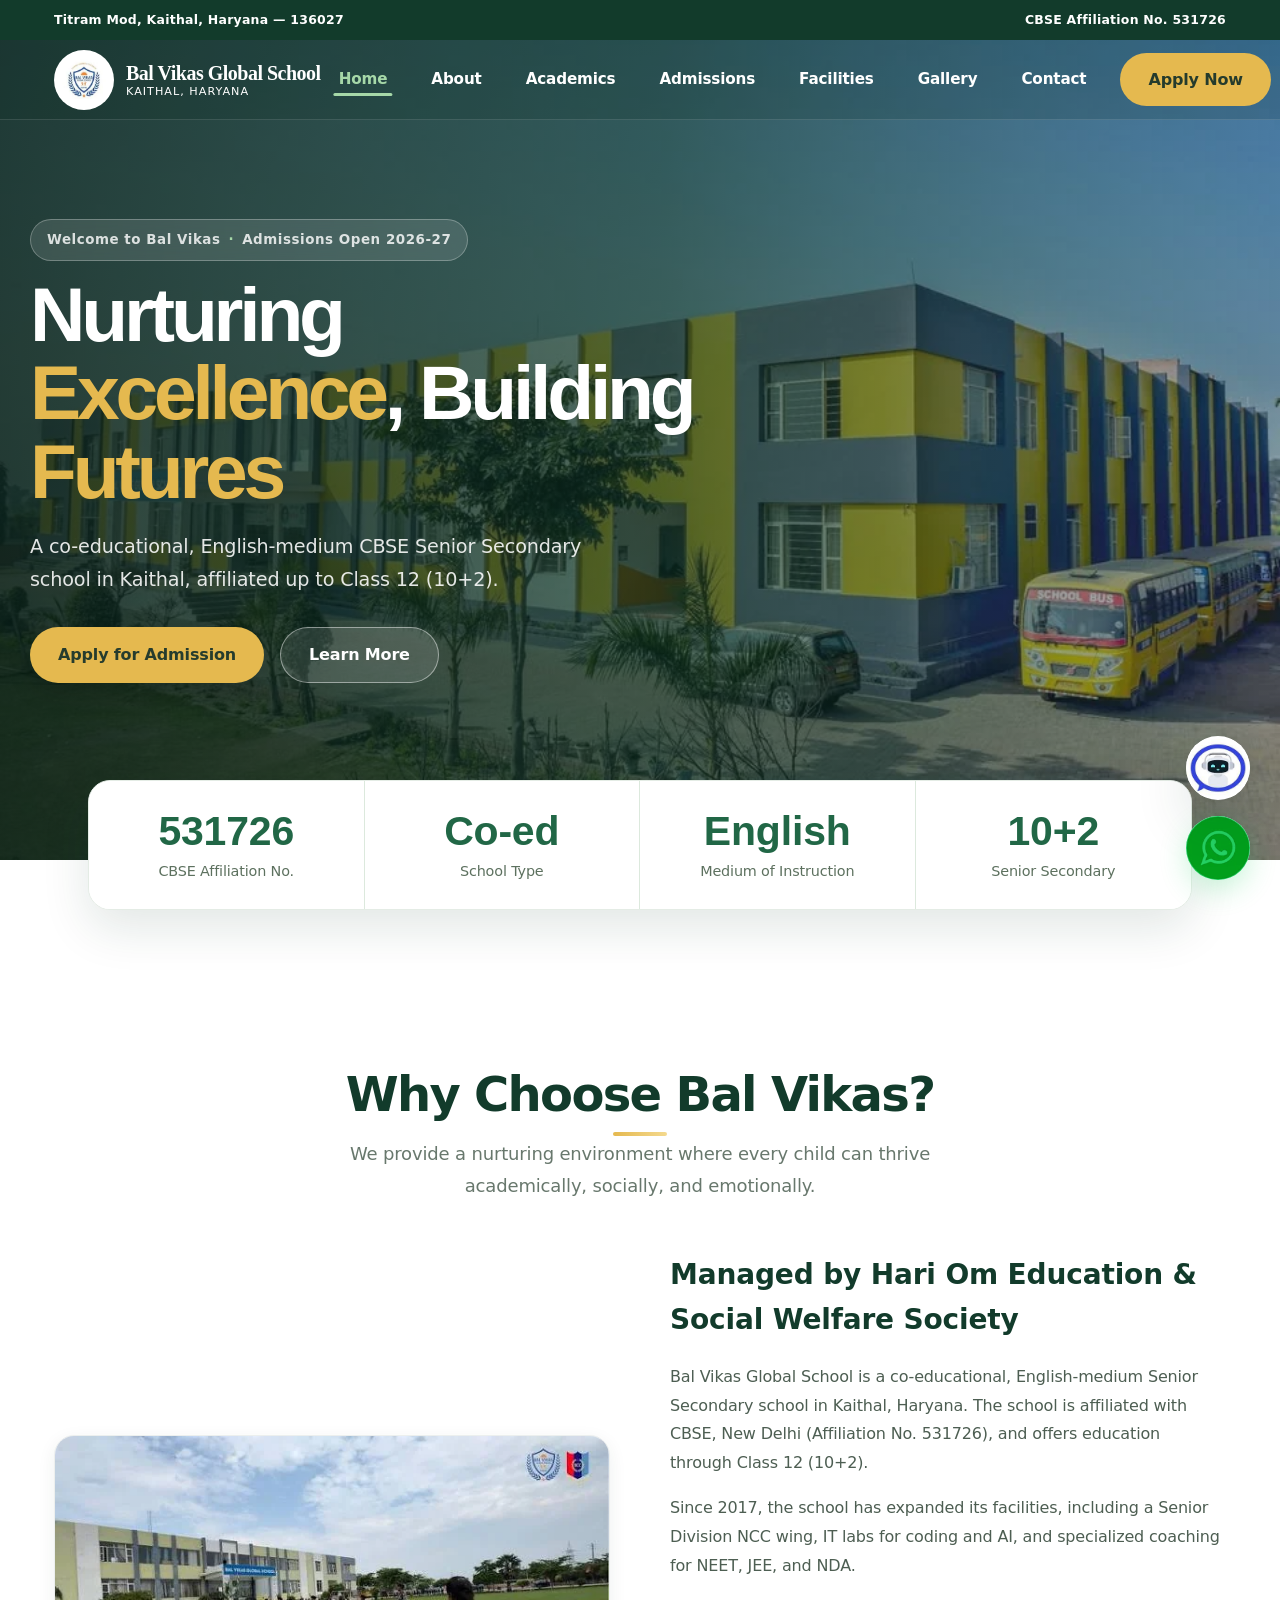
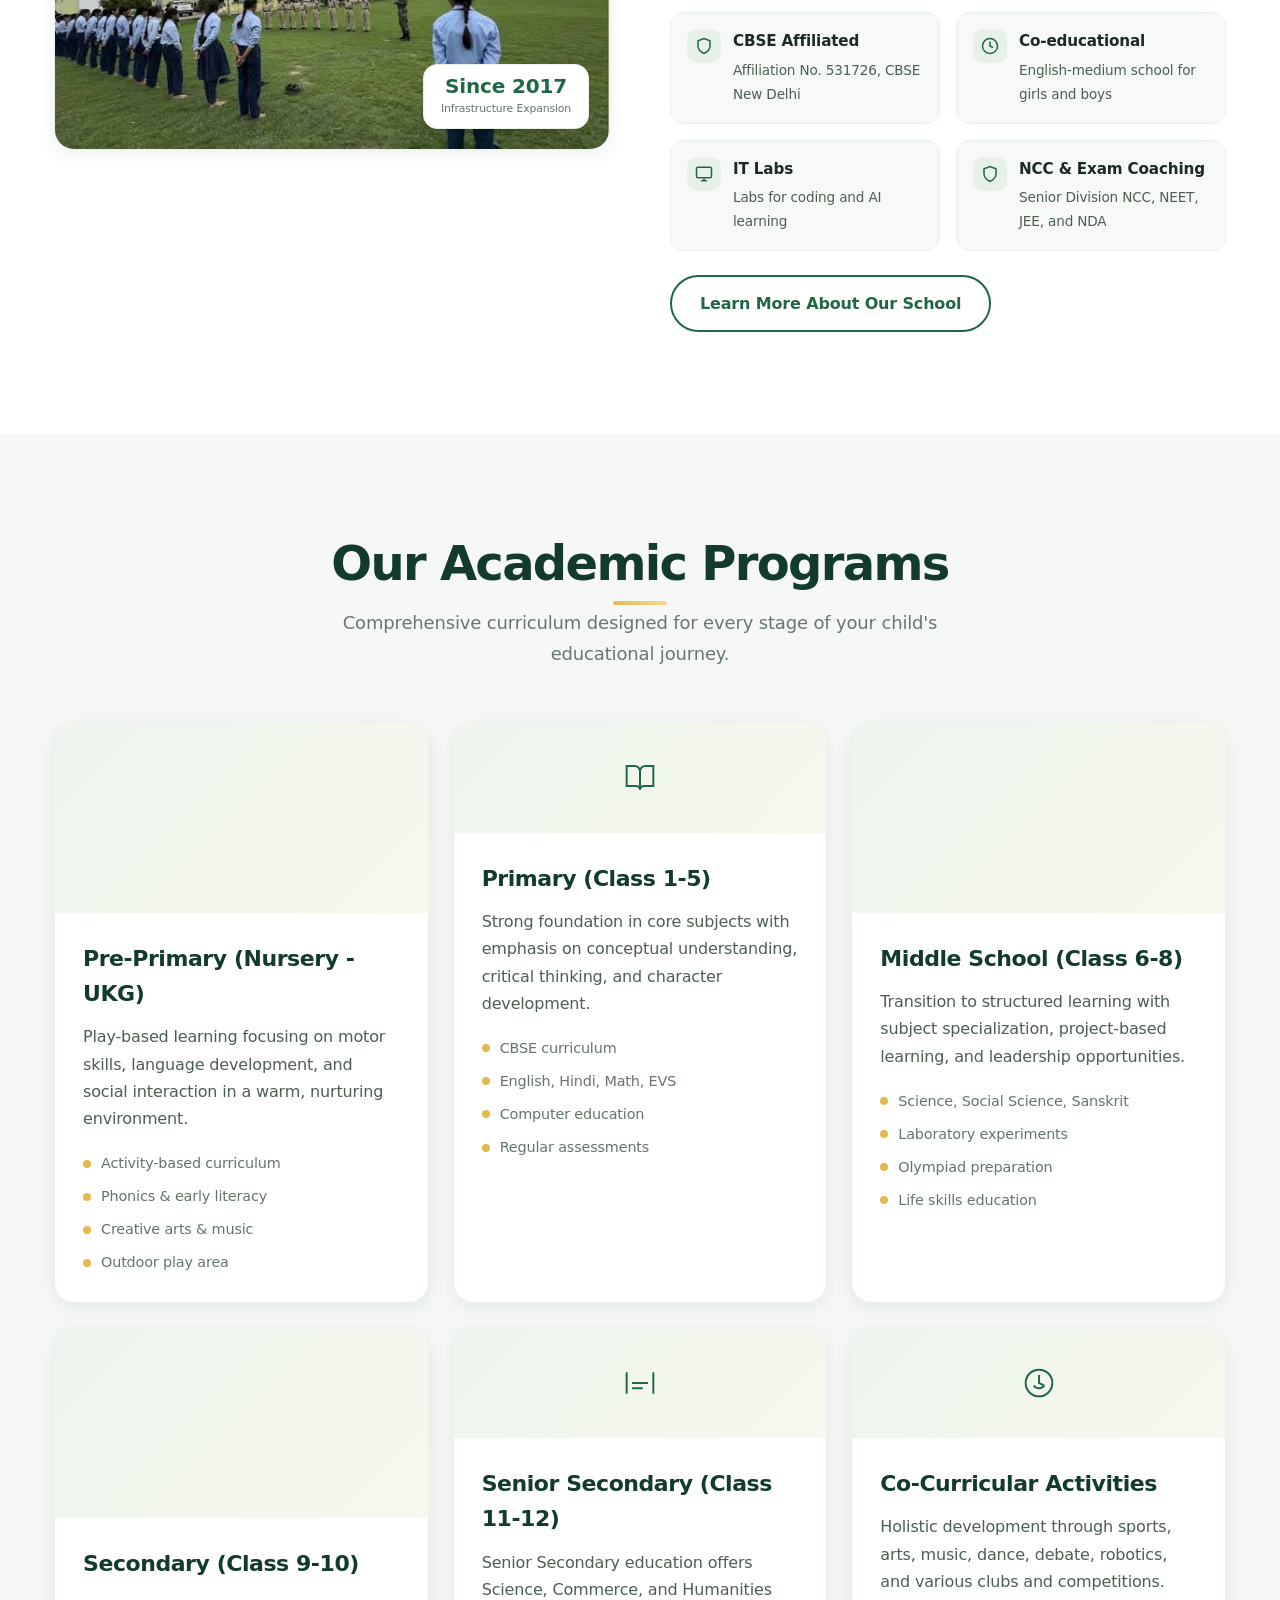
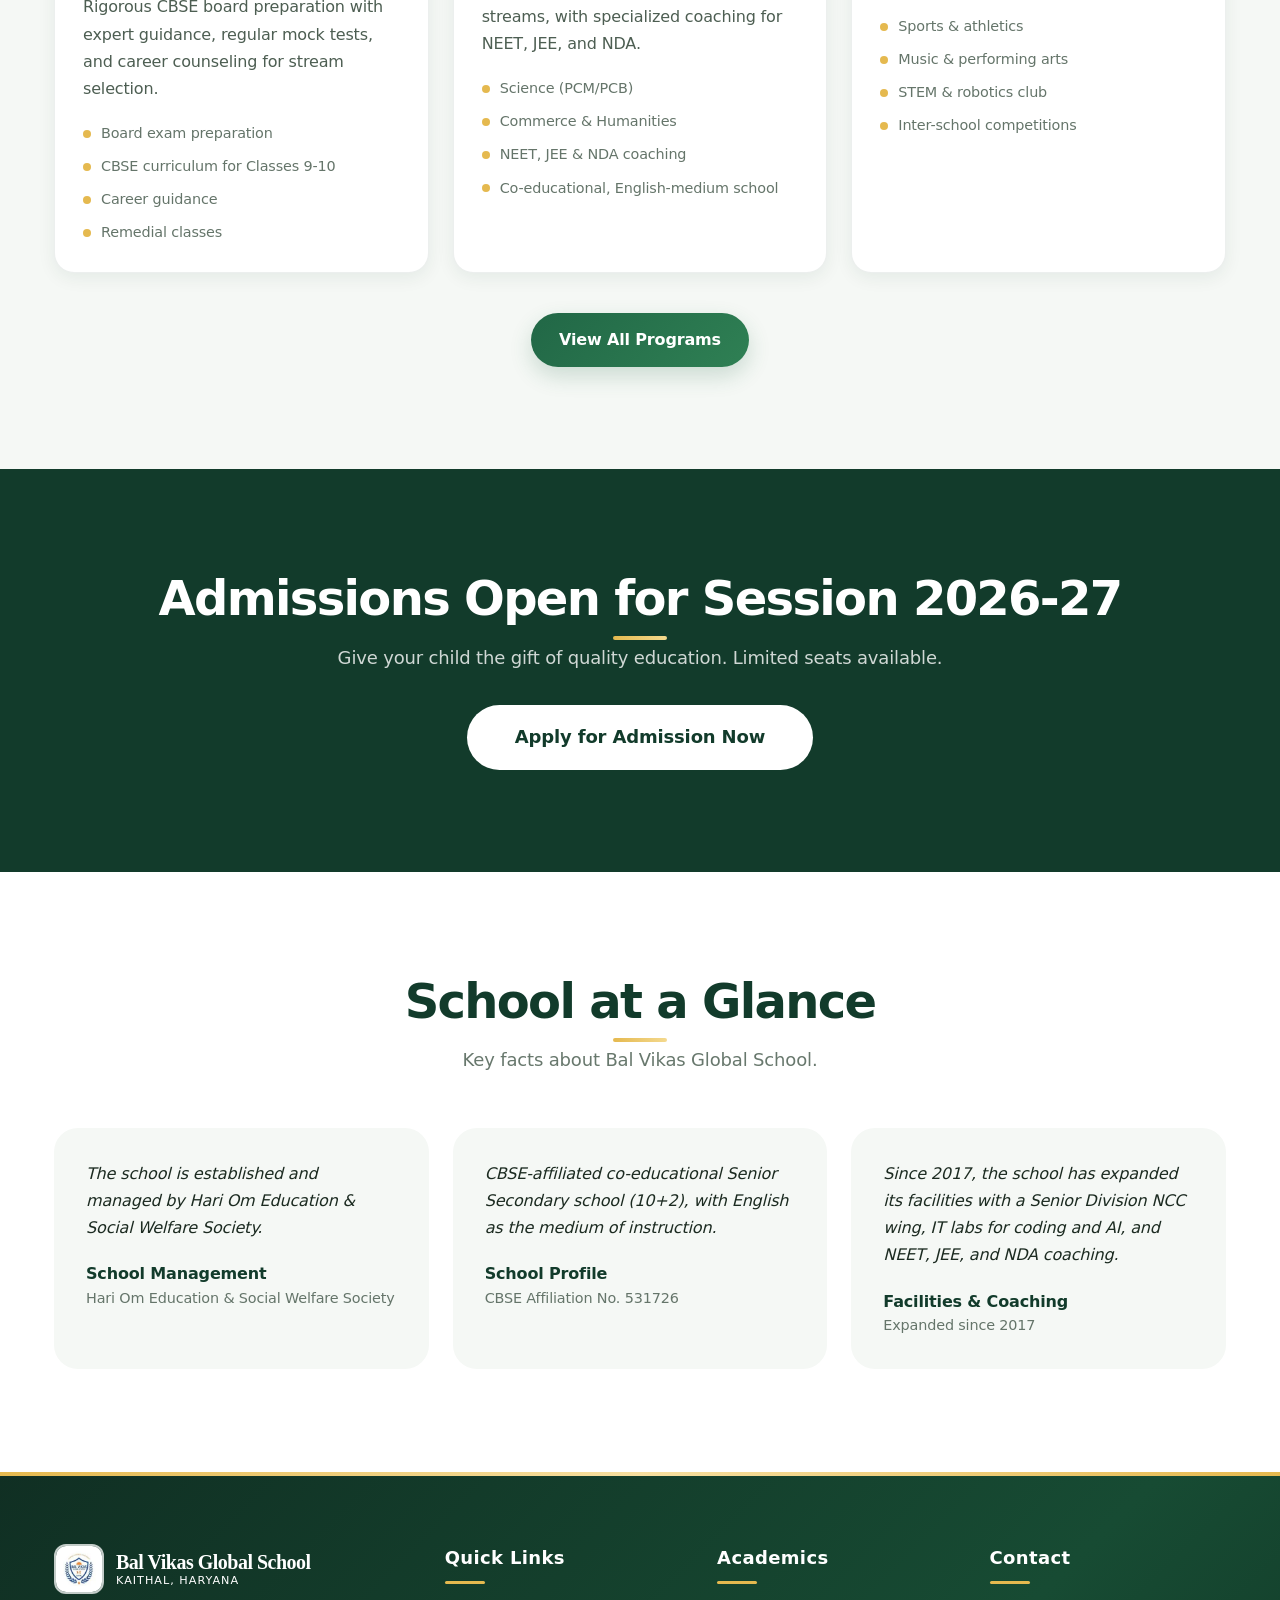
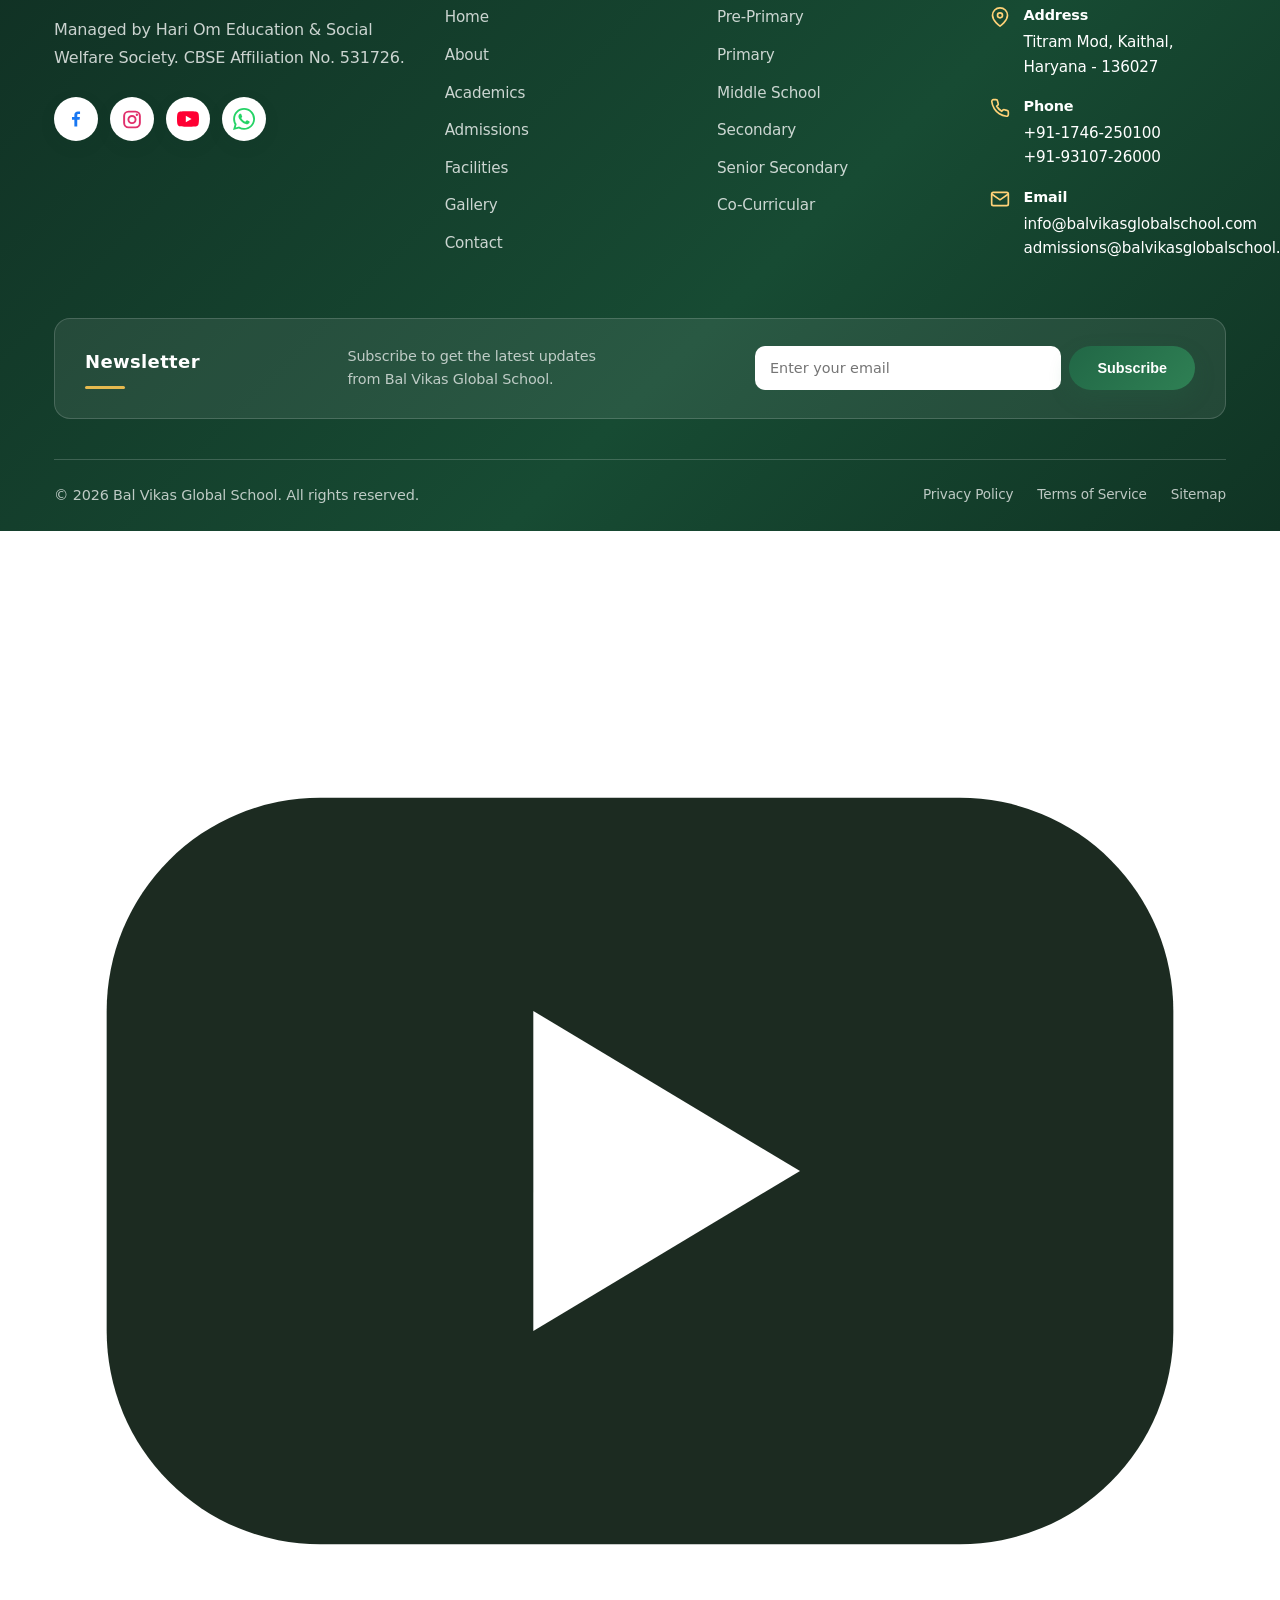
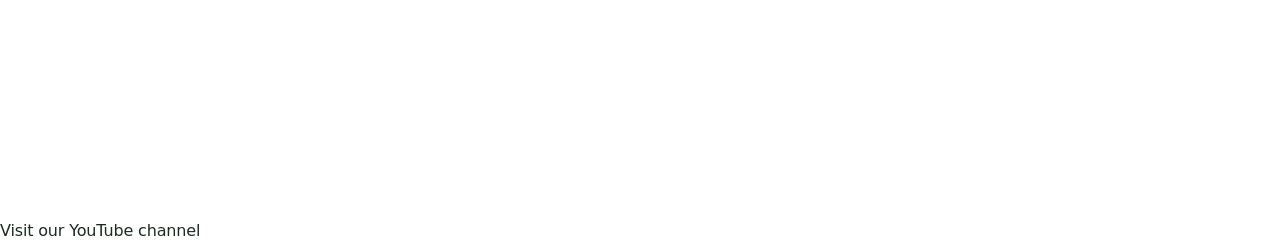
==== commit 4d1d056c: "Add floating YouTube shortcut to every page" ====
--- a/index.html
+++ b/index.html
@@ -366,6 +366,13 @@
     </div>
   </footer>
 
+  <a href="https://www.youtube.com/@balvikasglobalschool" class="youtube-float" target="_blank" rel="noopener noreferrer" aria-label="Visit Bal Vikas Global School on YouTube" title="YouTube channel">
+    <svg viewBox="0 0 24 24" aria-hidden="true" focusable="false">
+      <rect x="2" y="5" width="20" height="14" rx="4" fill="currentColor"></rect>
+      <path d="M10 9l5 3-5 3V9z" fill="#fff"></path>
+    </svg>
+    <span class="youtube-tooltip">Visit our YouTube channel</span>
+  </a>
   <a href="whatsapp.html" class="whatsapp-float" target="_blank" rel="noopener noreferrer" aria-label="Chat on WhatsApp">
     <img class="whatsapp-btn" src="images/images%20100.webp" alt="">
     <span class="whatsapp-tooltip">Chat on WhatsApp</span>
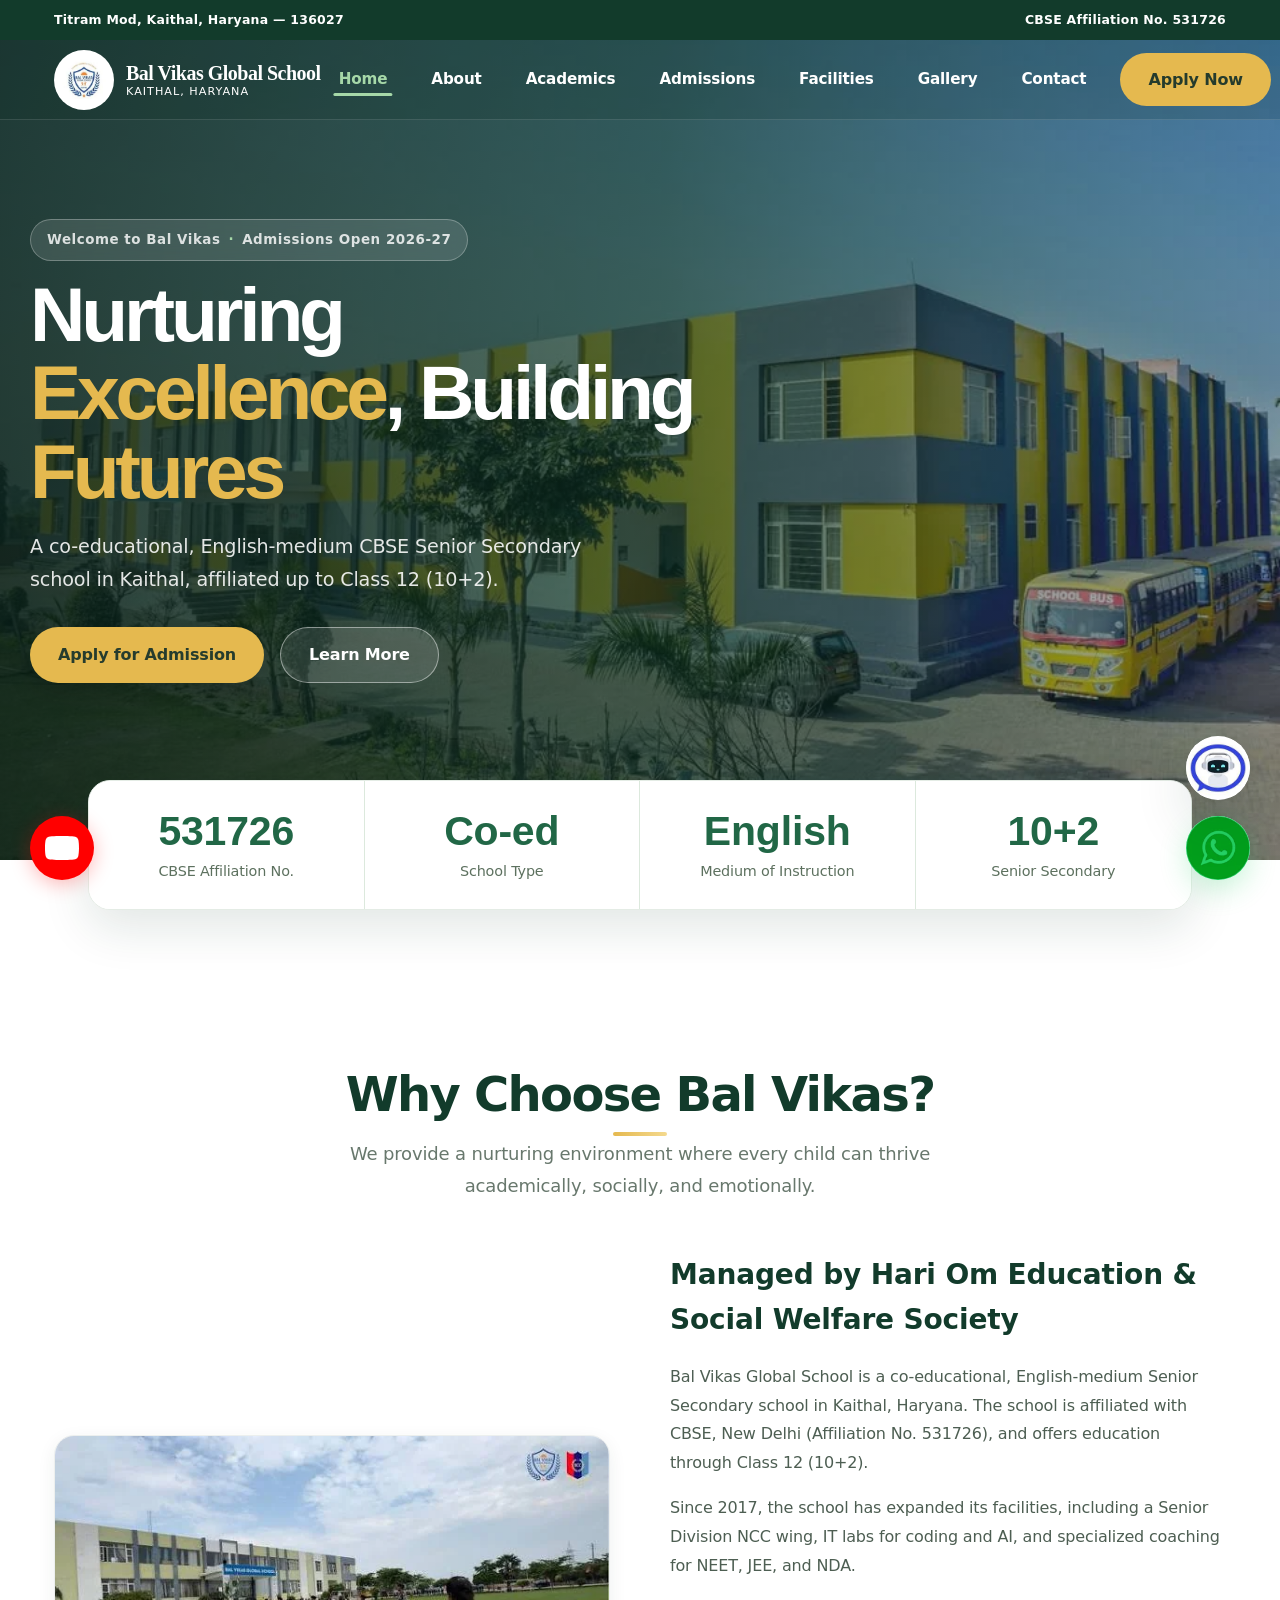
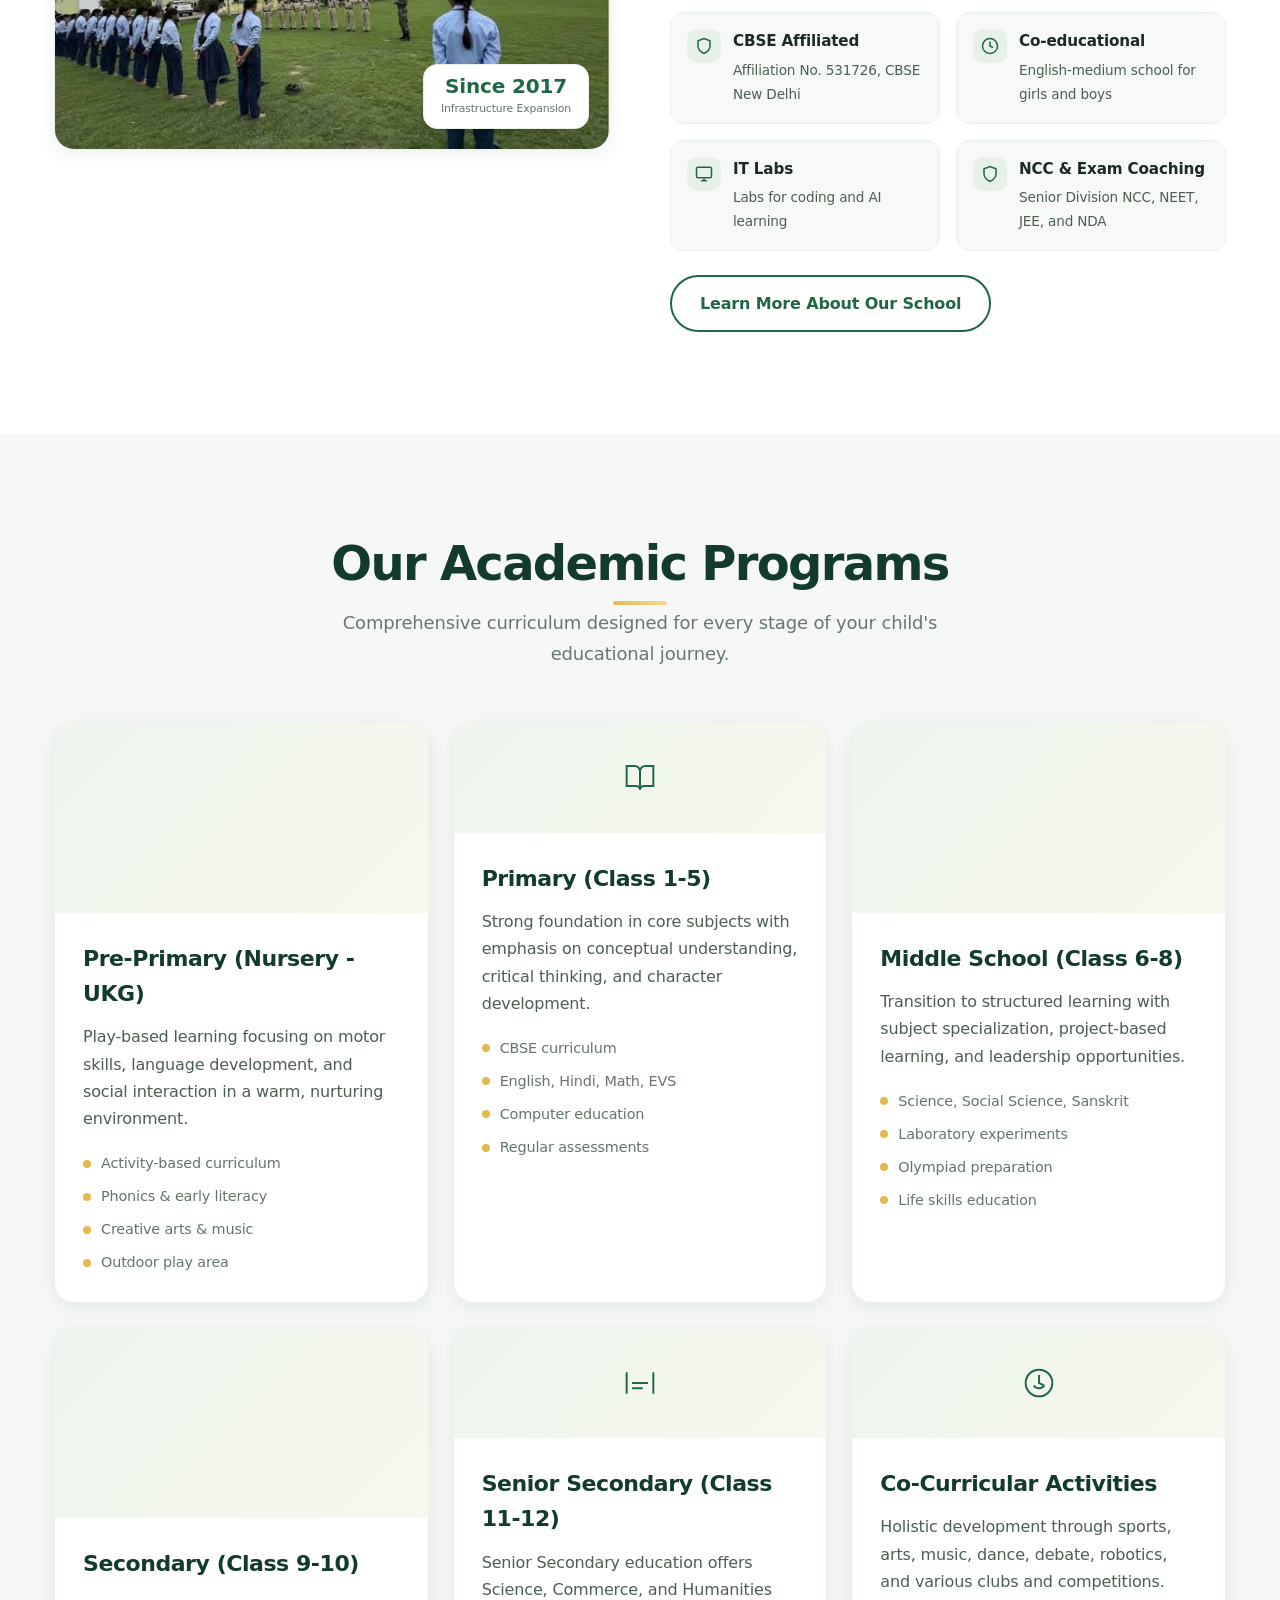
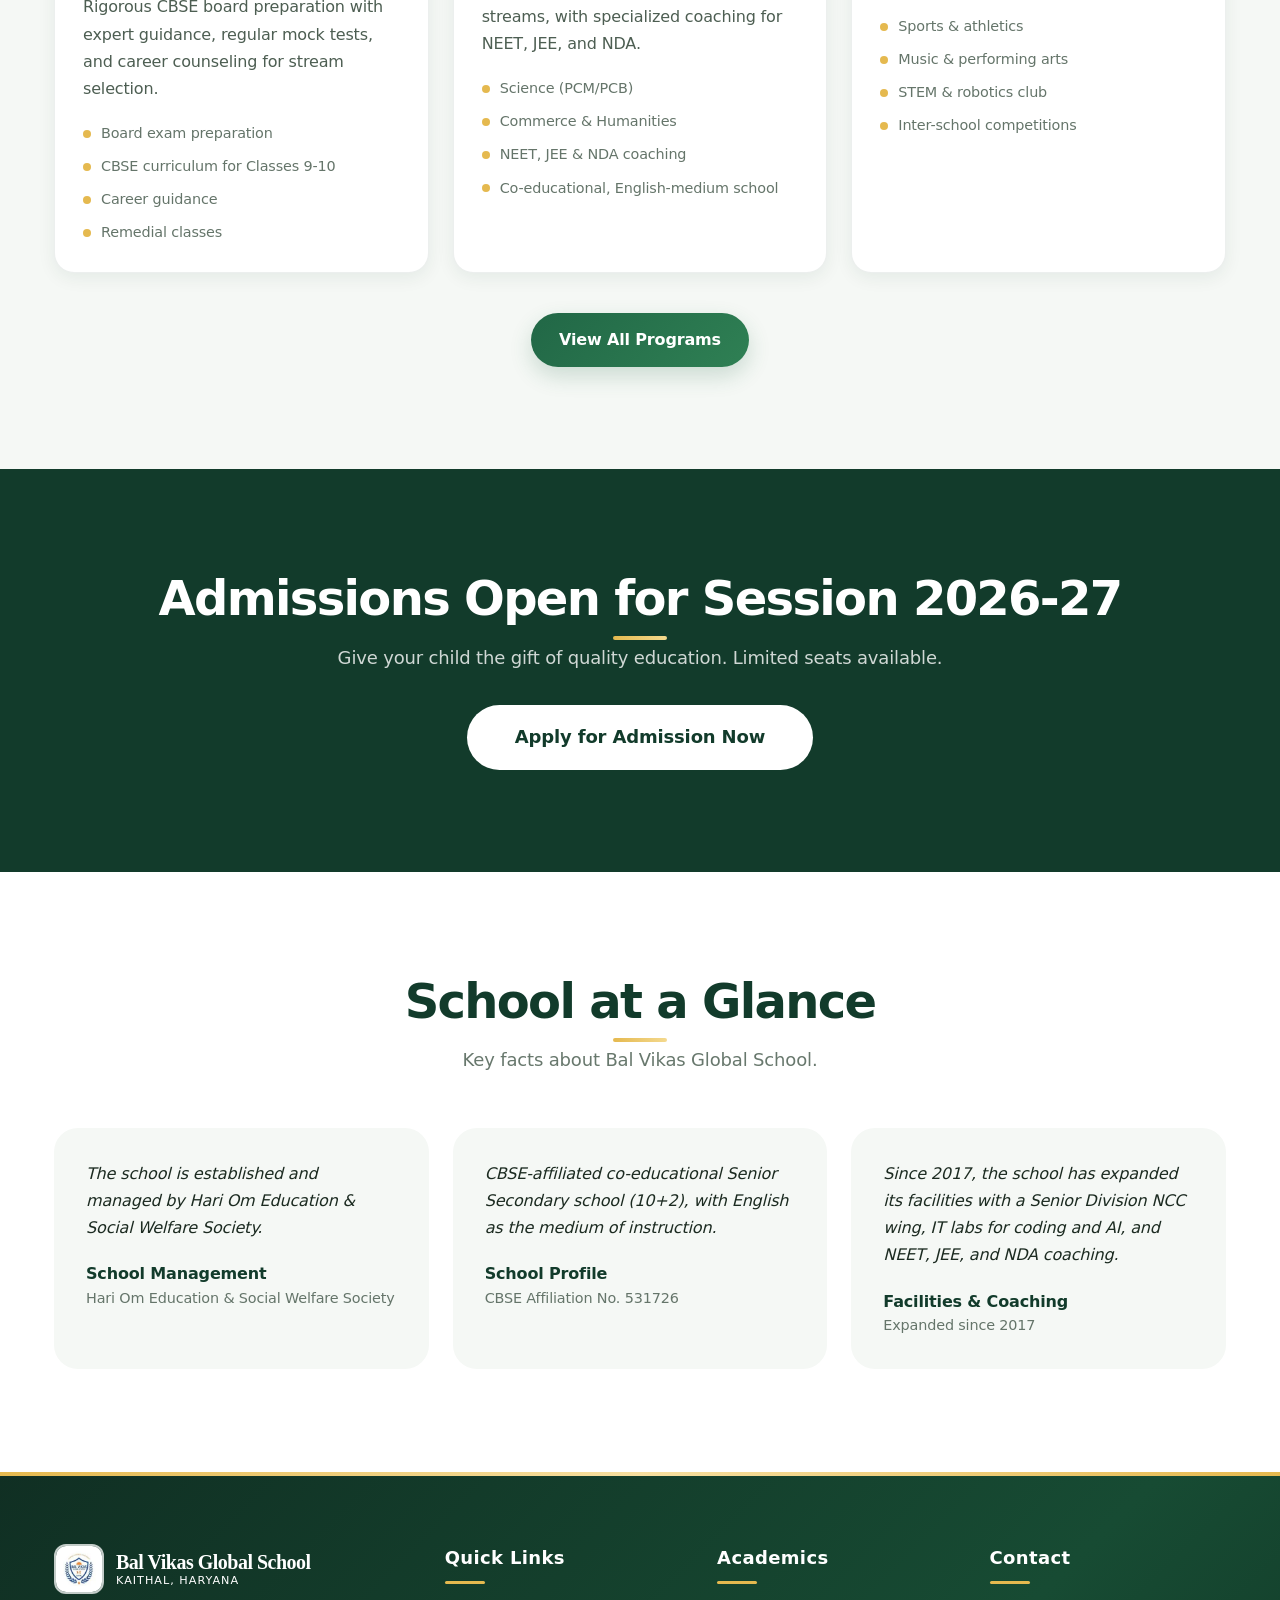
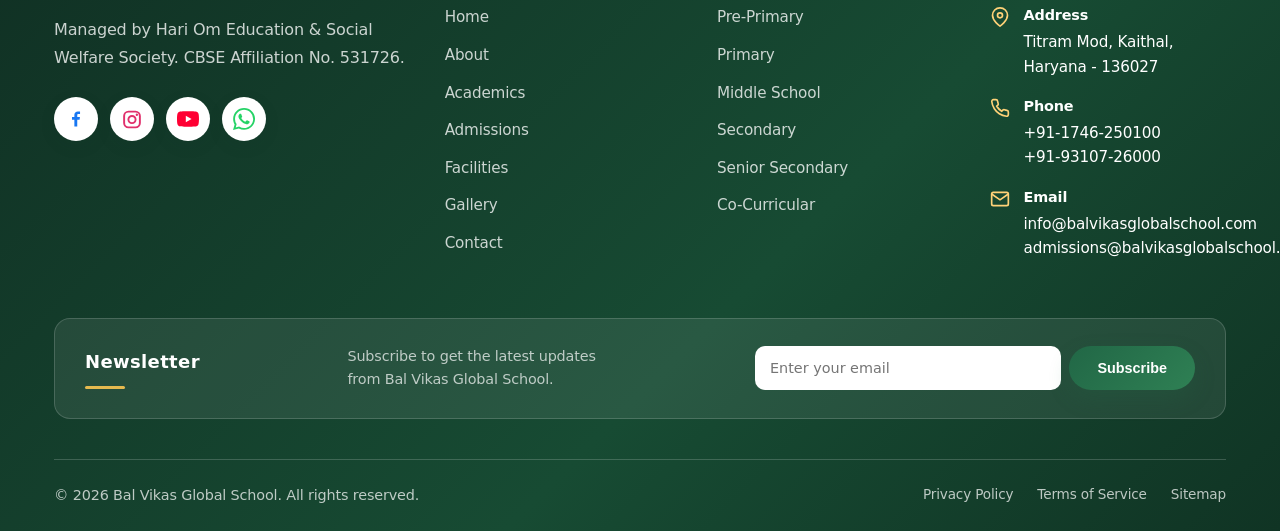
==== commit 4238836b: "Use recognizable official YouTube play logo for floating shortcut" ====
--- a/index.html
+++ b/index.html
@@ -368,8 +368,8 @@
 
   <a href="https://www.youtube.com/@balvikasglobalschool" class="youtube-float" target="_blank" rel="noopener noreferrer" aria-label="Visit Bal Vikas Global School on YouTube" title="YouTube channel">
     <svg viewBox="0 0 24 24" aria-hidden="true" focusable="false">
-      <rect x="2" y="5" width="20" height="14" rx="4" fill="currentColor"></rect>
-      <path d="M10 9l5 3-5 3V9z" fill="#fff"></path>
+      <path fill="currentColor" d="M23.498 6.186a3.016 3.016 0 0 0-2.12-2.13C19.505 3.5 12 3.5 12 3.5s-7.505 0-9.378.556A3.016 3.016 0 0 0 .502 6.186C0 8.06 0 12 0 12s0 3.94.502 5.814a3.016 3.016 0 0 0 2.12 2.13C4.495 20.5 12 20.5 12 20.5s7.505 0 9.378-.556a3.016 3.016 0 0 0 2.12-2.13C24 15.94 24 12 24 12s0-3.94-.502-5.814z"></path>
+      <path fill="#fff" d="m9.6 15.5 6.2-3.5-6.2-3.5v7z"></path>
     </svg>
     <span class="youtube-tooltip">Visit our YouTube channel</span>
   </a>
--- a/css/style.css
+++ b/css/style.css
@@ -1982,6 +1982,76 @@
   }
 }
 
+
+/* Floating YouTube channel shortcut */
+.youtube-float {
+  position: fixed;
+  left: 30px;
+  bottom: 20px;
+  z-index: 10000;
+  display: flex;
+  align-items: center;
+  justify-content: center;
+  width: 64px;
+  height: 64px;
+  border-radius: 50%;
+  color: #fff;
+  background: #ff0000;
+  box-shadow: 0 4px 20px rgba(255, 0, 0, 0.28);
+  transition: transform 0.2s ease, box-shadow 0.2s ease;
+}
+.youtube-float svg {
+  width: 34px;
+  height: 34px;
+}
+.youtube-float:hover {
+  transform: scale(1.08);
+  box-shadow: 0 8px 28px rgba(255, 0, 0, 0.38);
+}
+.youtube-tooltip {
+  position: absolute;
+  left: 80px;
+  top: 50%;
+  transform: translateY(-50%);
+  padding: 8px 14px;
+  border-radius: 6px;
+  color: #fff;
+  background: var(--primary-dark);
+  font-size: 0.85rem;
+  white-space: nowrap;
+  opacity: 0;
+  visibility: hidden;
+  transition: opacity 0.2s ease;
+}
+.youtube-tooltip::after {
+  content: '';
+  position: absolute;
+  left: -8px;
+  top: 50%;
+  transform: translateY(-50%);
+  border: 8px solid transparent;
+  border-right-color: var(--primary-dark);
+}
+.youtube-float:hover .youtube-tooltip {
+  opacity: 1;
+  visibility: visible;
+}
+@media (max-width: 768px) {
+  .youtube-float {
+    left: 16px;
+    bottom: 20px;
+    width: 56px;
+    height: 56px;
+  }
+  .youtube-float svg {
+    width: 30px;
+    height: 30px;
+  }
+  .youtube-tooltip {
+    display: none;
+  }
+}
+
 .whatsapp-float {
   position: fixed;
   bottom: 20px;
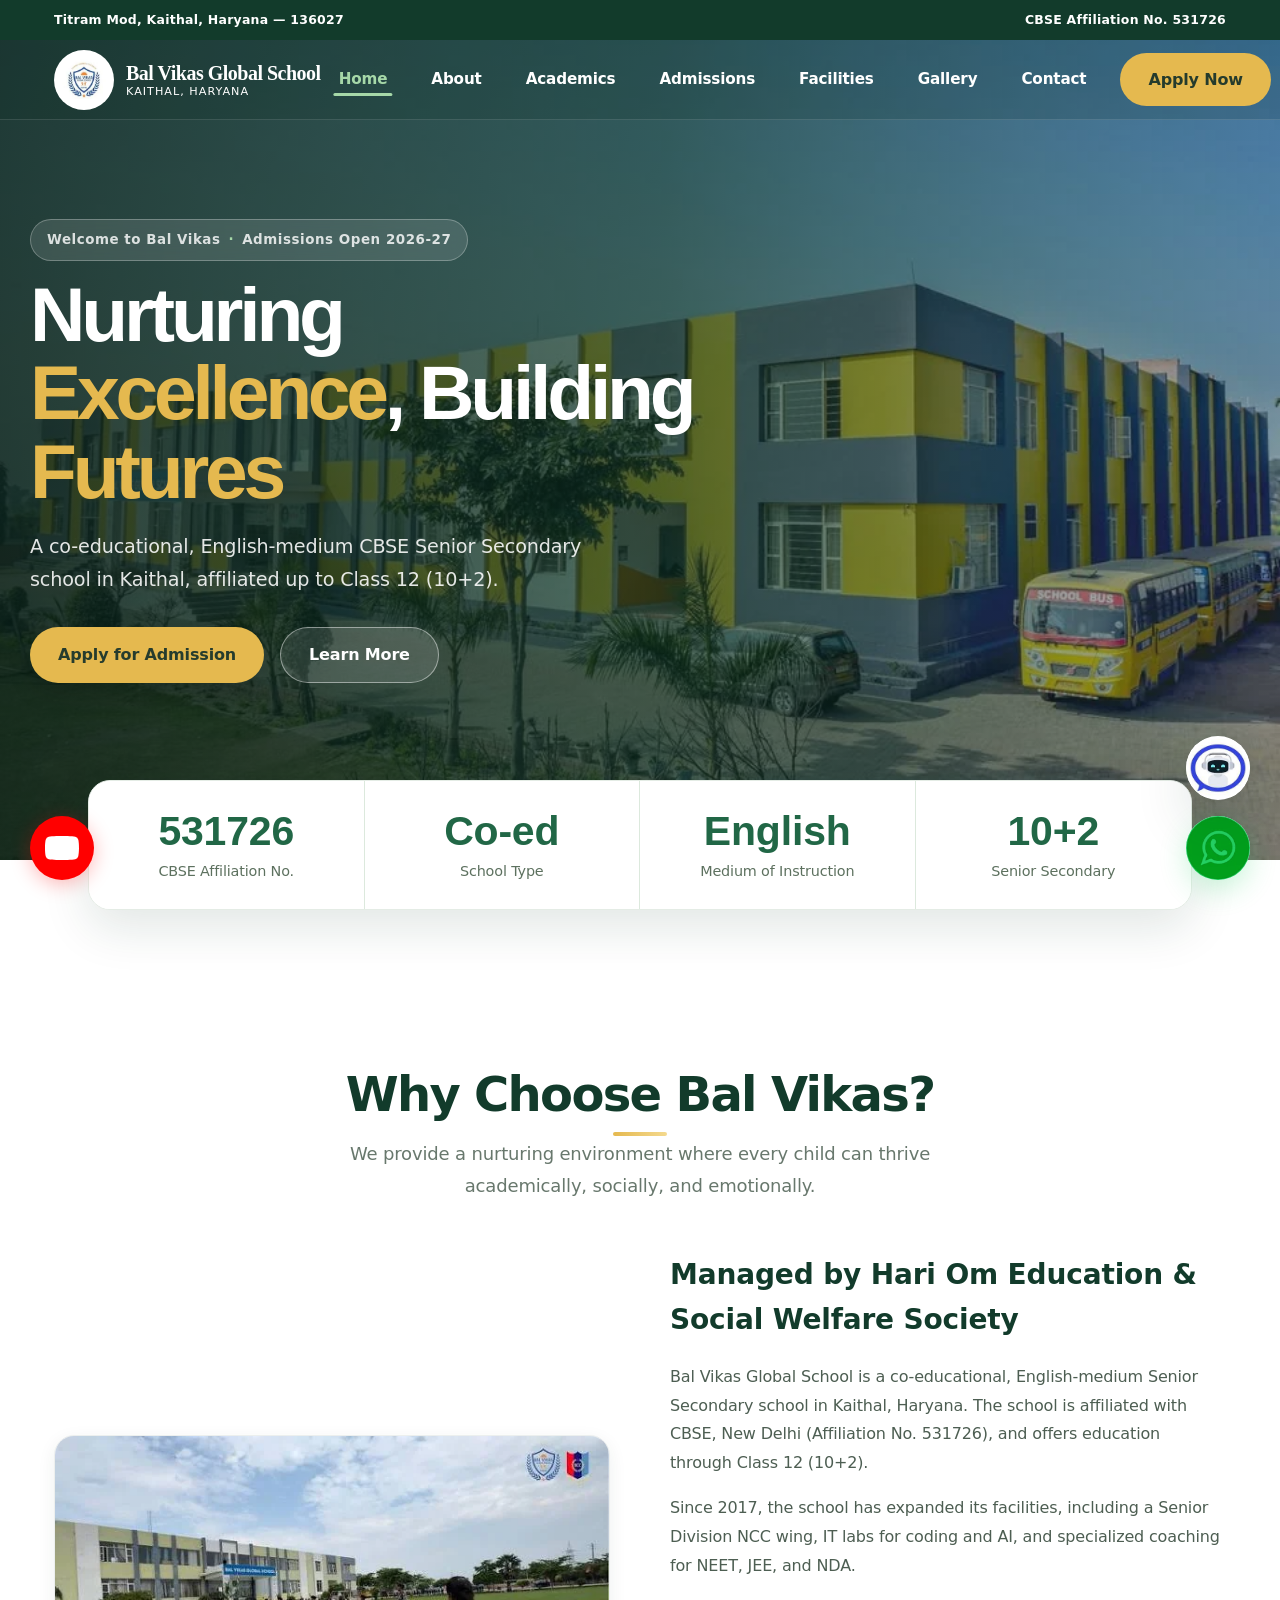
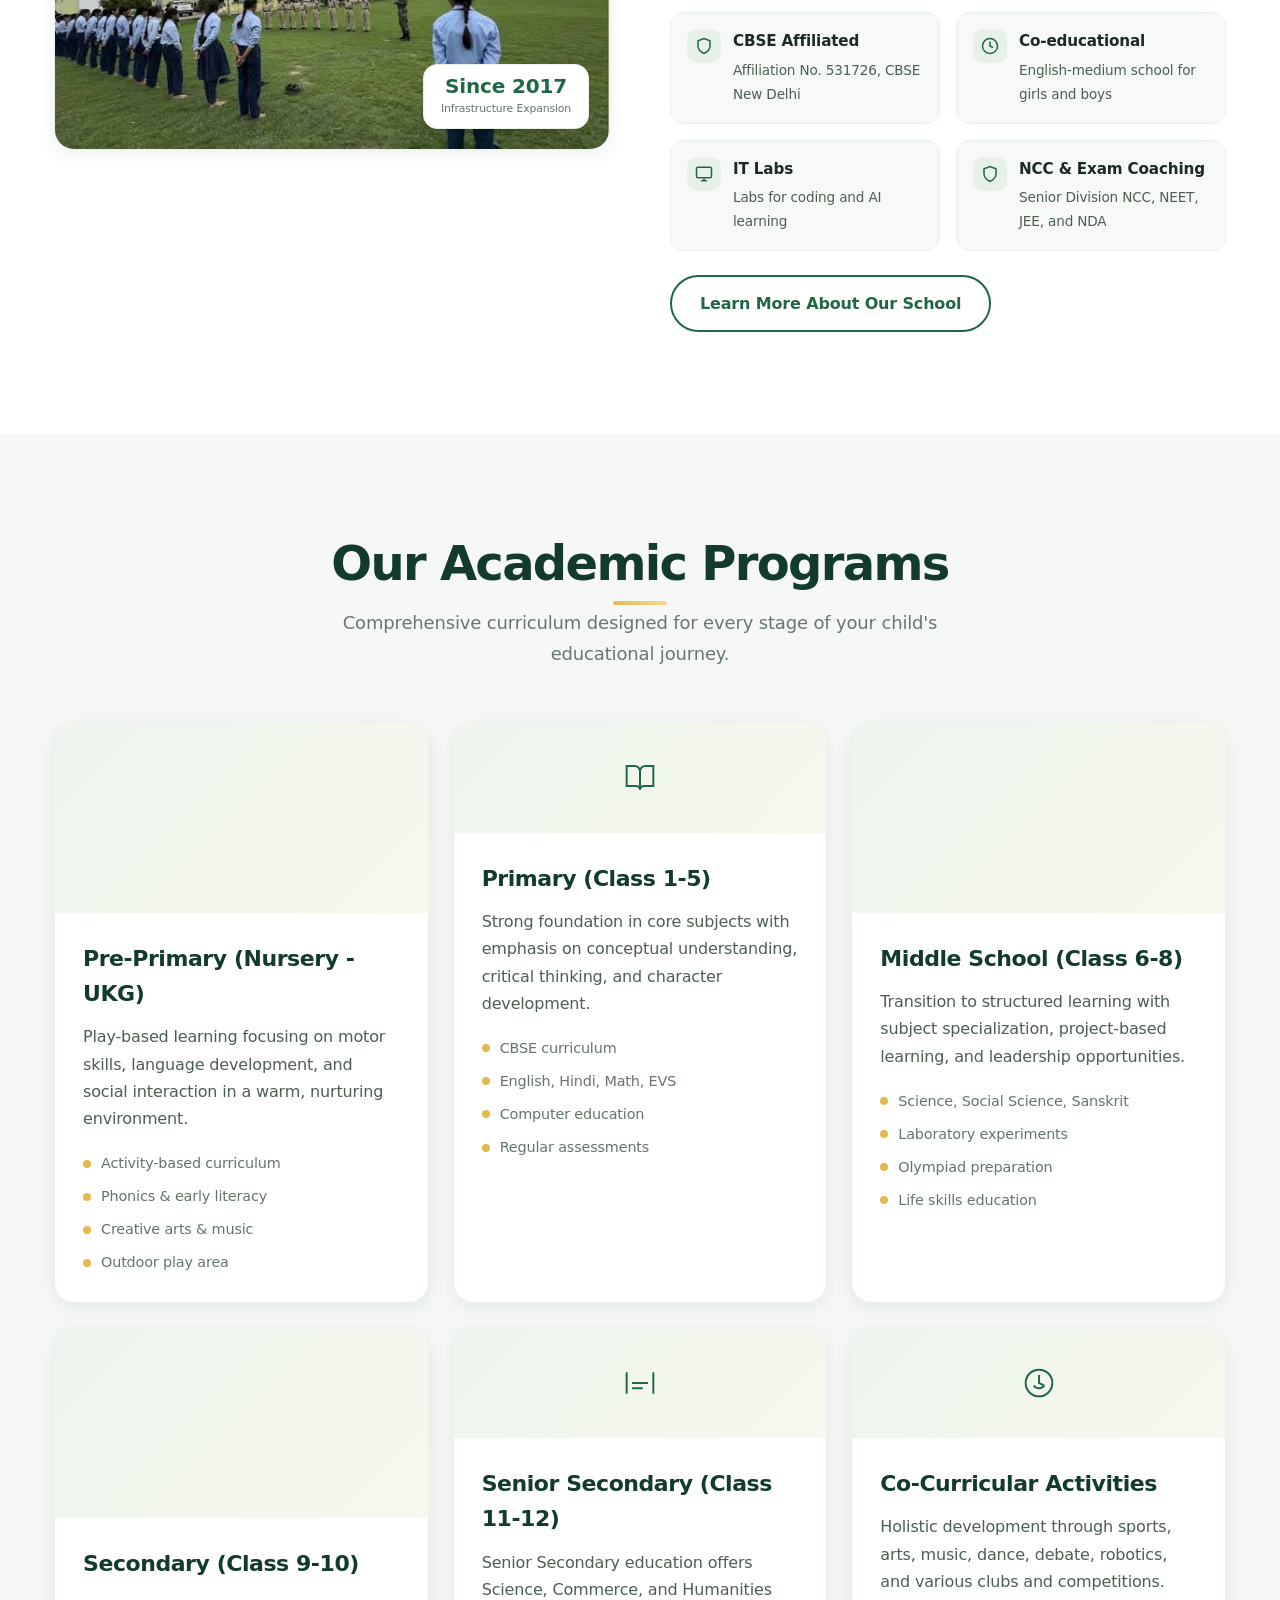
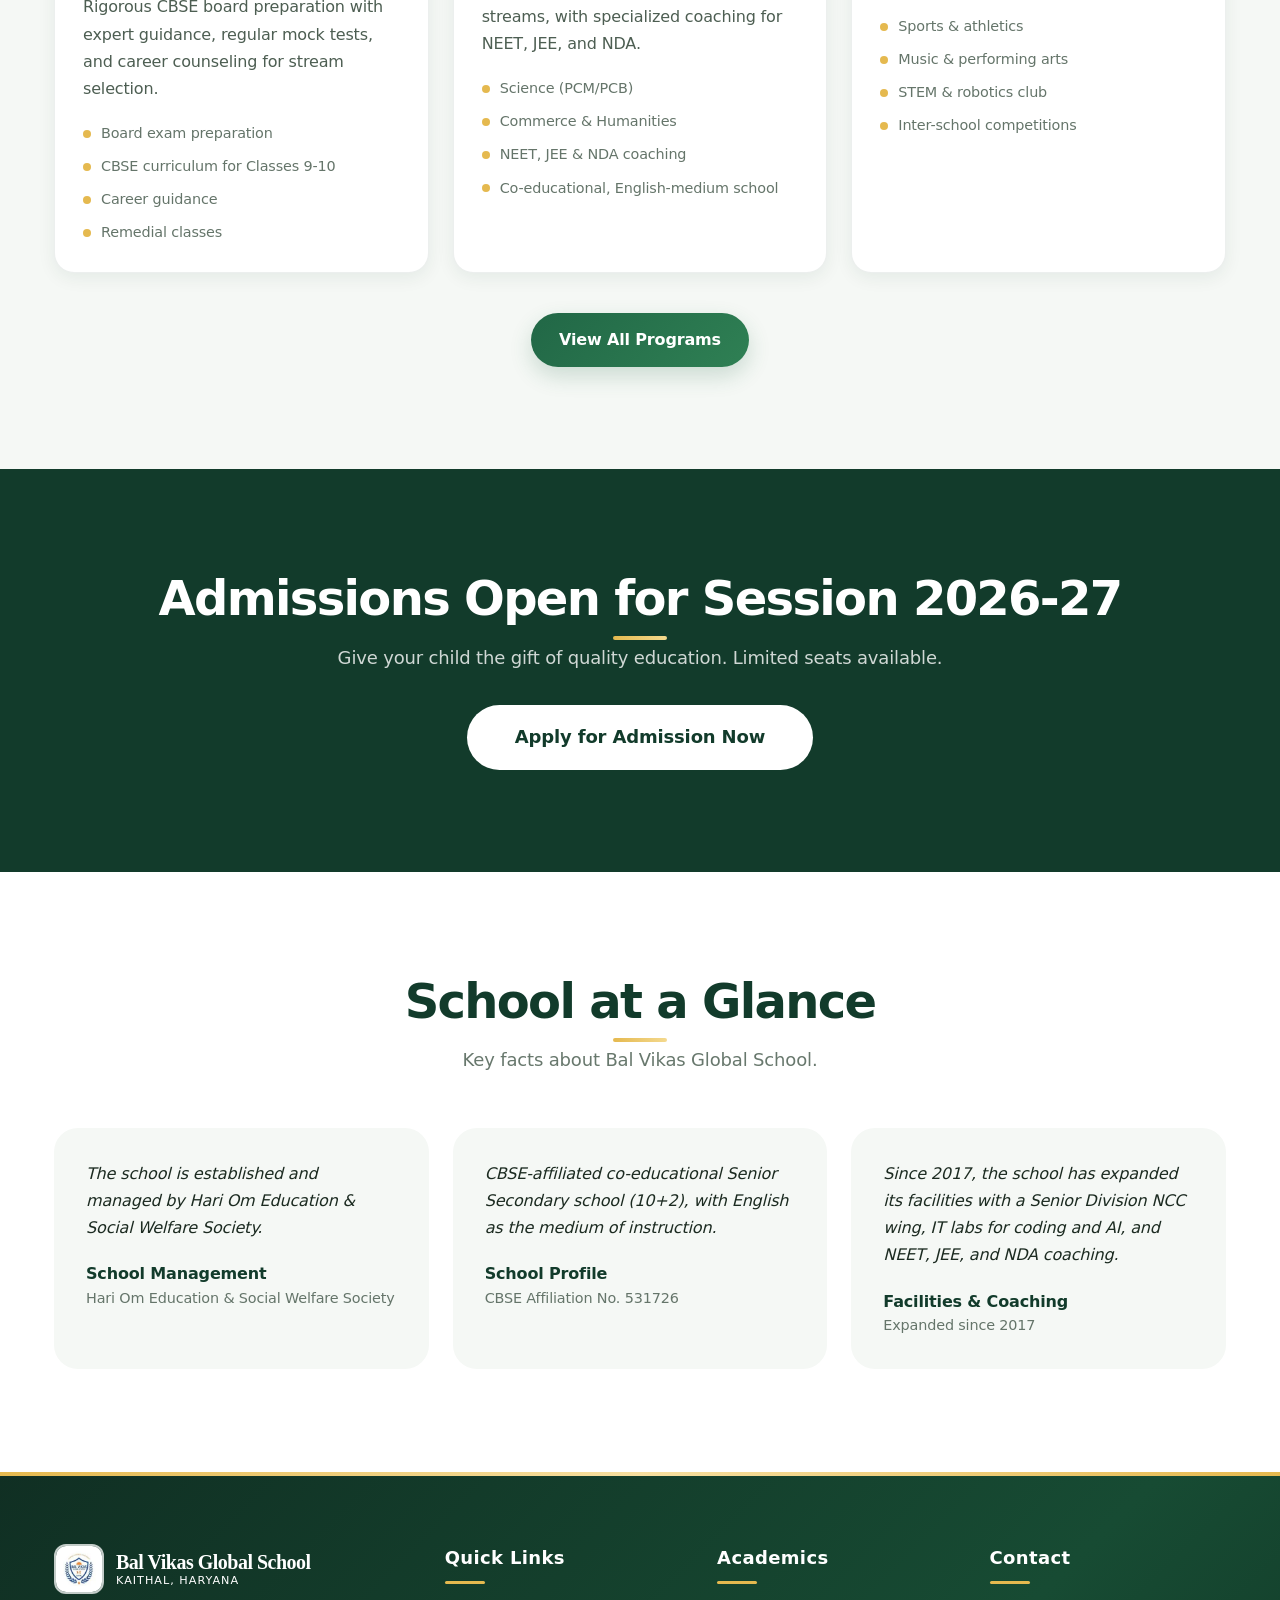
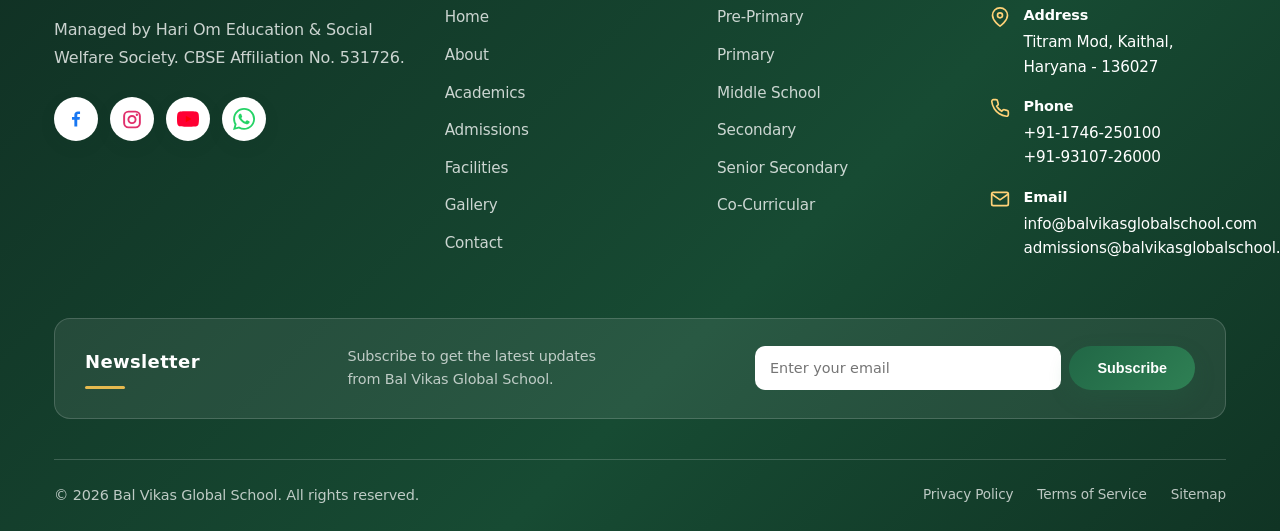
==== commit e282161f: "Prepare YouTube footer icon for red brand button" ====
--- a/index.html
+++ b/index.html
@@ -291,7 +291,7 @@
           <div class="footer-social">
             <a href="https://www.facebook.com/balvikasglobalschoolkaithal/" class="social-link" aria-label="Facebook" title="Facebook" target="_blank" rel="noopener noreferrer"><svg class="brand-icon" viewBox="0 0 24 24" aria-hidden="true"><path fill="currentColor" d="M13.5 21v-8.2h2.8l.42-3.25H13.5V7.48c0-.94.26-1.58 1.62-1.58h1.73V3c-.3-.04-1.34-.13-2.55-.13-2.53 0-4.26 1.55-4.26 4.4v2.28H7.18v3.25h2.86V21z"/></svg></a>
             <a href="https://www.instagram.com/balvikaskaithal_/" class="social-link" aria-label="Instagram" title="Instagram" target="_blank" rel="noopener noreferrer"><svg class="brand-icon" viewBox="0 0 24 24" aria-hidden="true"><rect x="3" y="3" width="18" height="18" rx="5" fill="none" stroke="currentColor" stroke-width="2.2"/><circle cx="12" cy="12" r="4.1" fill="none" stroke="currentColor" stroke-width="2.2"/><circle cx="17.55" cy="6.55" r="1.35" fill="currentColor"/></svg></a>
-            <a href="https://www.youtube.com/@balvikasglobalschool" class="social-link" aria-label="YouTube" title="YouTube" target="_blank" rel="noopener noreferrer"><svg class="brand-icon" viewBox="0 0 24 24" aria-hidden="true"><path fill="currentColor" d="M23.5 6.2a3 3 0 0 0-2.1-2.12C19.55 3.56 12 3.56 12 3.56s-7.55 0-9.4.52A3 3 0 0 0 .5 6.2C0 8.08 0 12 0 12s0 3.92.5 5.8a3 3 0 0 0 2.1 2.12c1.85.52 9.4.52 9.4.52s7.55 0 9.4-.52a3 3 0 0 0 2.1-2.12C24 15.92 24 12 24 12s0-3.92-.5-5.8z"/><path fill="#fff" d="m9.6 15.6 6.3-3.6-6.3-3.6z"/></svg></a>
+            <a href="https://www.youtube.com/@balvikasglobalschool" class="social-link" aria-label="YouTube" title="YouTube" target="_blank" rel="noopener noreferrer"><svg class="brand-icon" viewBox="0 0 24 24" aria-hidden="true"><path fill="currentColor" d="M23.5 6.2a3 3 0 0 0-2.1-2.12C19.55 3.56 12 3.56 12 3.56s-7.55 0-9.4.52A3 3 0 0 0 .5 6.2C0 8.08 0 12 0 12s0 3.92.5 5.8a3 3 0 0 0 2.1 2.12c1.85.52 9.4.52 9.4.52s7.55 0 9.4-.52a3 3 0 0 0 2.1-2.12C24 15.92 24 12 24 12s0-3.92-.5-5.8z"/><path fill="#FF0000" d="m9.6 15.6 6.3-3.6-6.3-3.6z"/></svg></a>
             <a href="https://wa.me/919310726000?text=Welcome%20to%20Bal%20Vikas%20Global%20School" class="social-link" aria-label="WhatsApp" title="WhatsApp" target="_blank" rel="noopener noreferrer"><svg class="brand-icon" viewBox="0 0 24 24" aria-hidden="true"><path fill="currentColor" d="M20.52 3.48A11.86 11.86 0 0 0 12.08 0C5.5 0 .15 5.35.15 11.93c0 2.1.55 4.15 1.6 5.96L.05 24l6.27-1.64a11.9 11.9 0 0 0 5.76 1.47h.01c6.58 0 11.93-5.35 11.93-11.93 0-3.19-1.24-6.19-3.5-8.42zM12.09 21.8a9.88 9.88 0 0 1-5.03-1.38l-.36-.21-3.72.98.99-3.63-.24-.37a9.88 9.88 0 0 1-1.52-5.26c0-5.46 4.44-9.9 9.9-9.9 2.65 0 5.13 1.03 7 2.9a9.83 9.83 0 0 1 2.9 7c0 5.46-4.44 9.9-9.91 9.9zm5.43-7.41c-.3-.15-1.77-.87-2.05-.97-.28-.1-.48-.15-.68.15-.2.3-.78.97-.96 1.17-.18.2-.35.22-.65.07-.3-.15-1.26-.46-2.4-1.47-.89-.79-1.49-1.77-1.67-2.07-.18-.3-.02-.46.13-.61.13-.13.3-.35.45-.52.15-.18.2-.3.3-.5.1-.2.05-.38-.03-.53-.08-.15-.68-1.63-.93-2.23-.24-.58-.49-.5-.68-.51h-.58c-.2 0-.53.07-.8.38-.28.3-1.05 1.02-1.05 2.48s1.08 2.88 1.23 3.08c.15.2 2.12 3.24 5.14 4.55.72.31 1.28.5 1.72.64.72.23 1.37.2 1.89.12.58-.09 1.77-.72 2.02-1.42.25-.7.25-1.3.18-1.42-.08-.13-.28-.2-.58-.35z"/></svg></a>
           </div>
         </div>
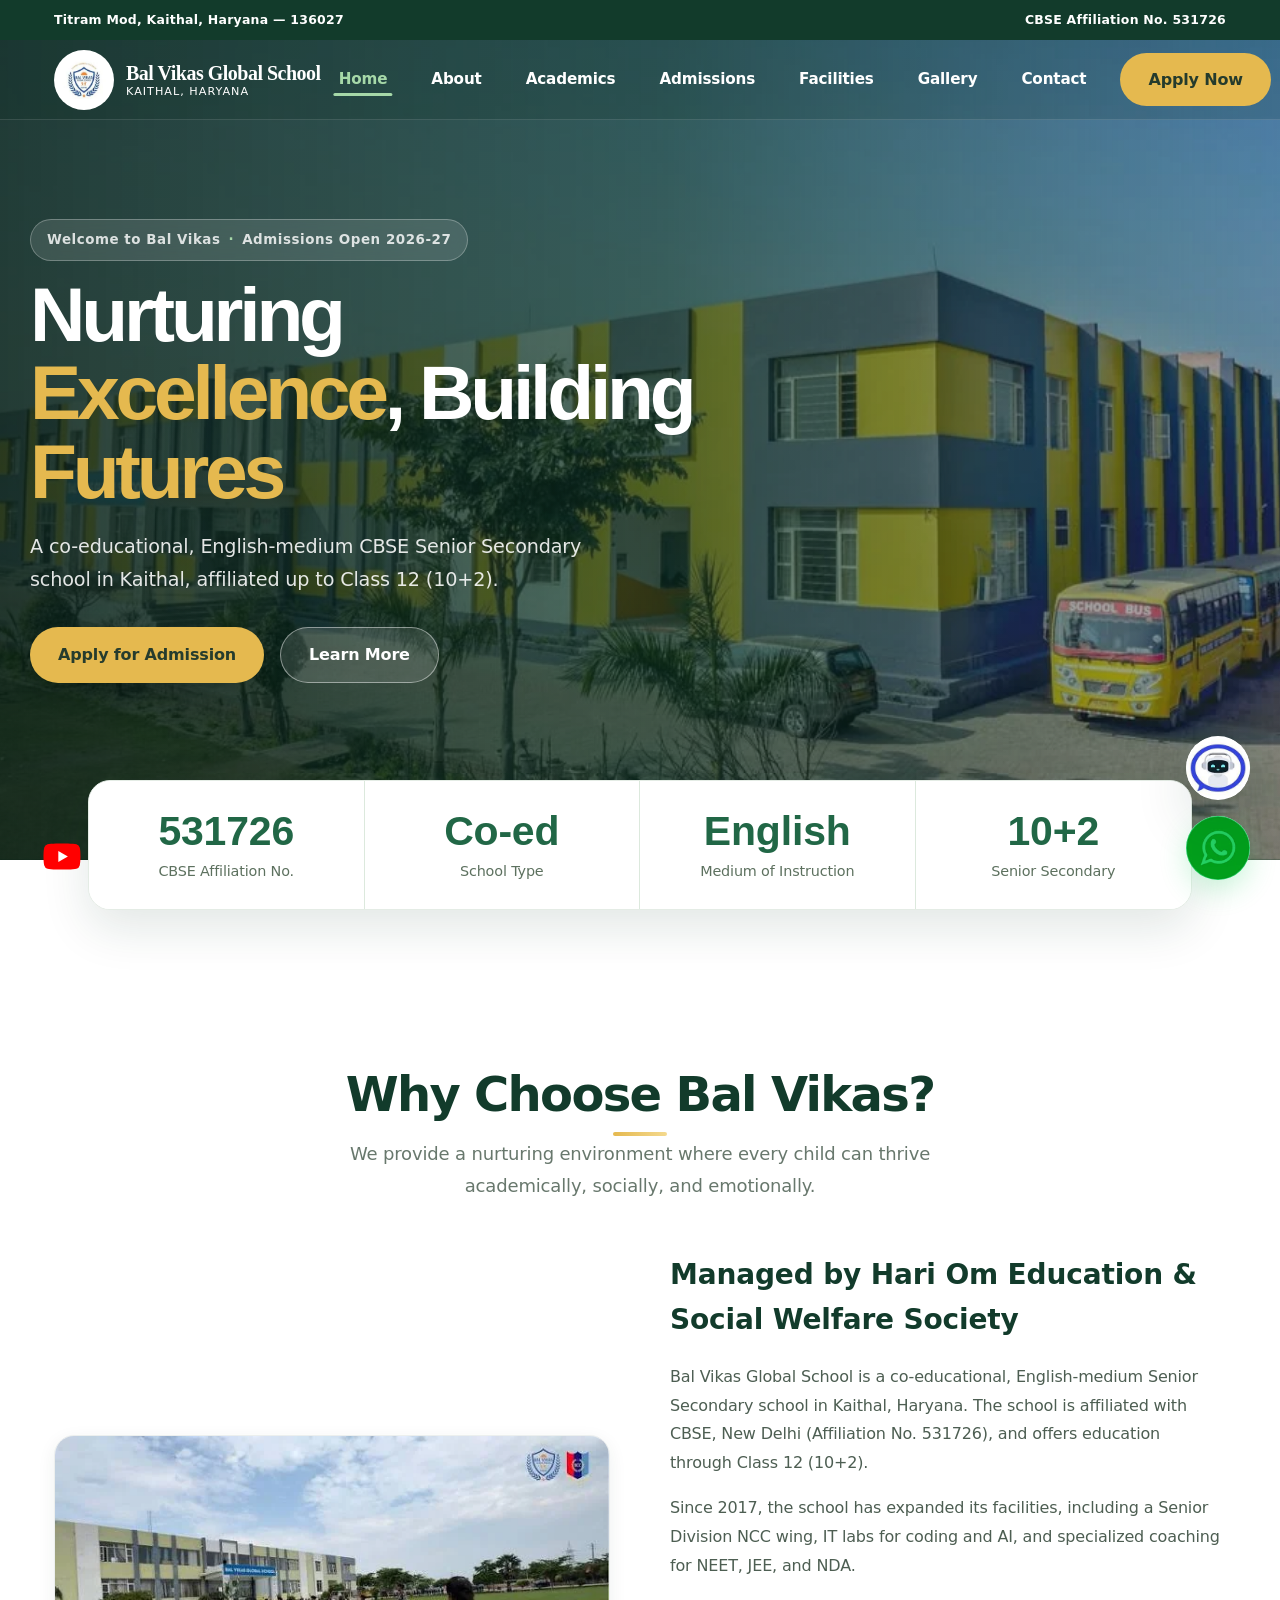
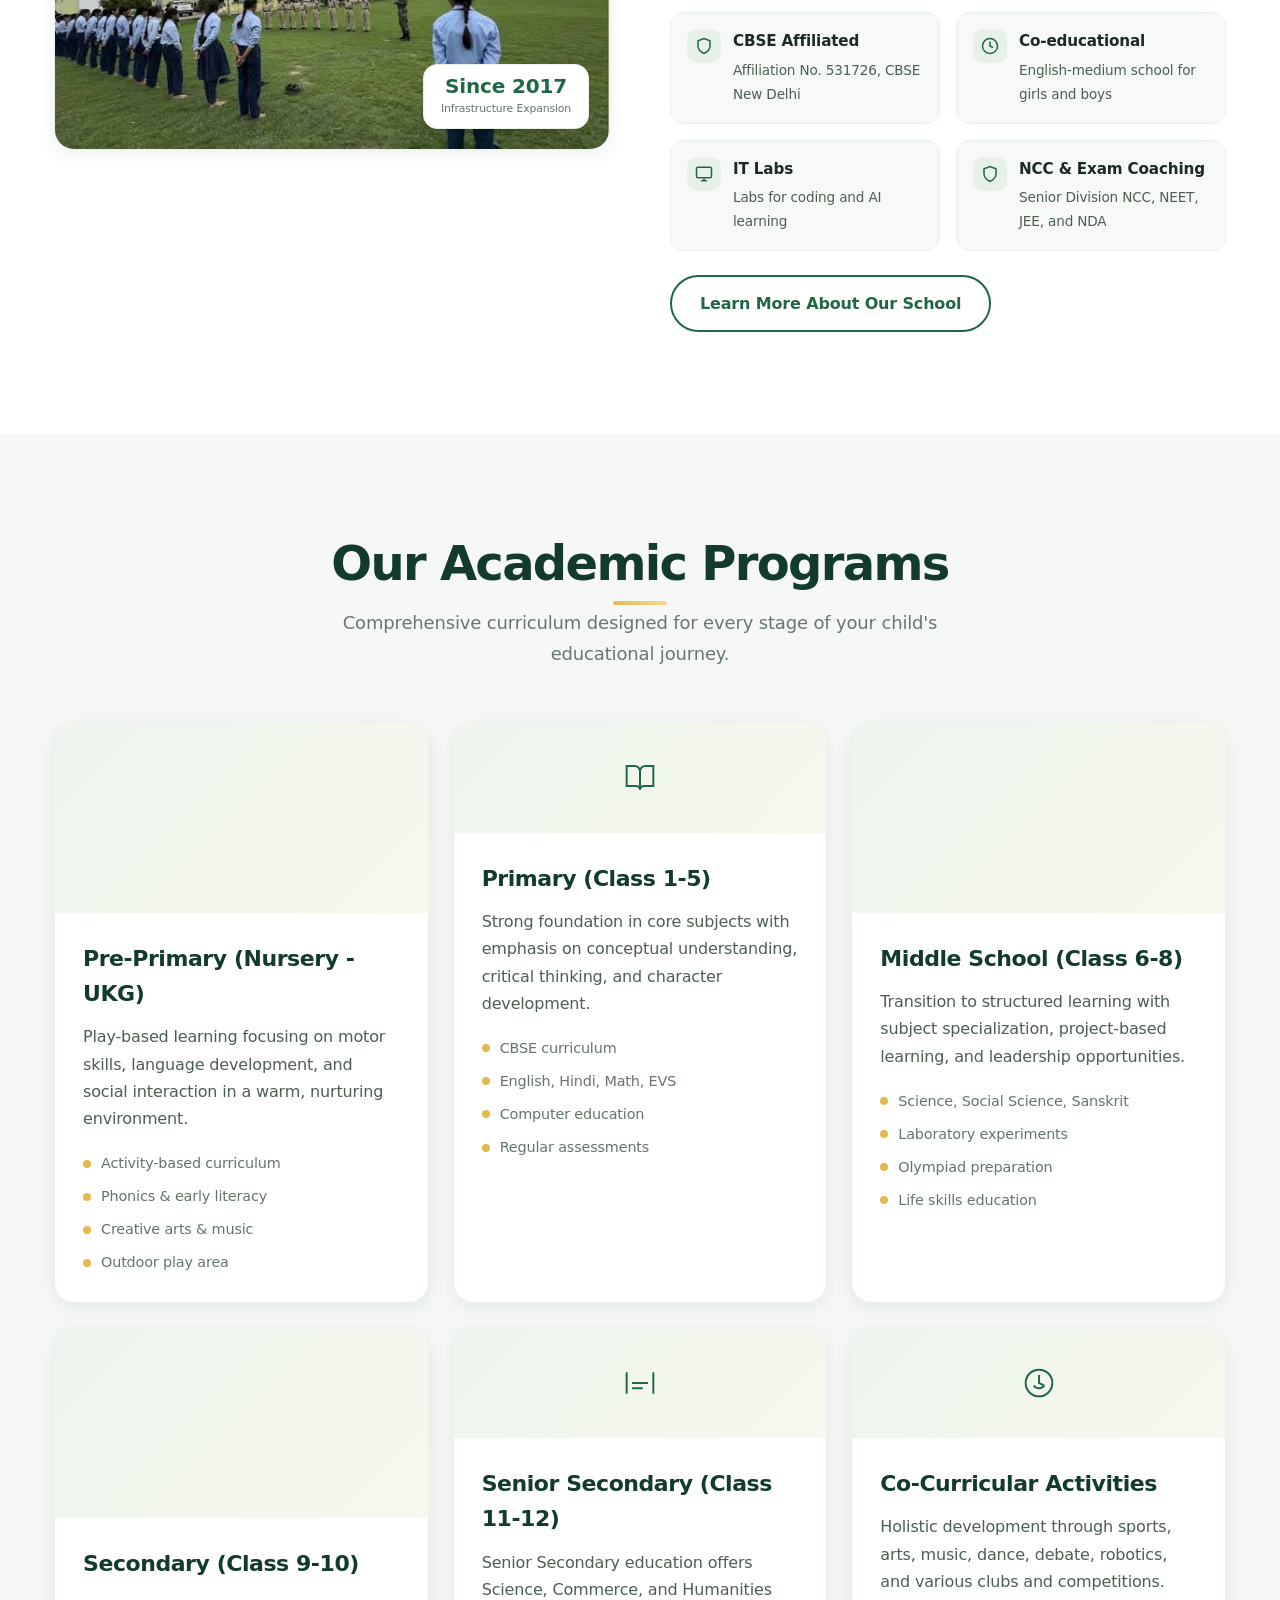
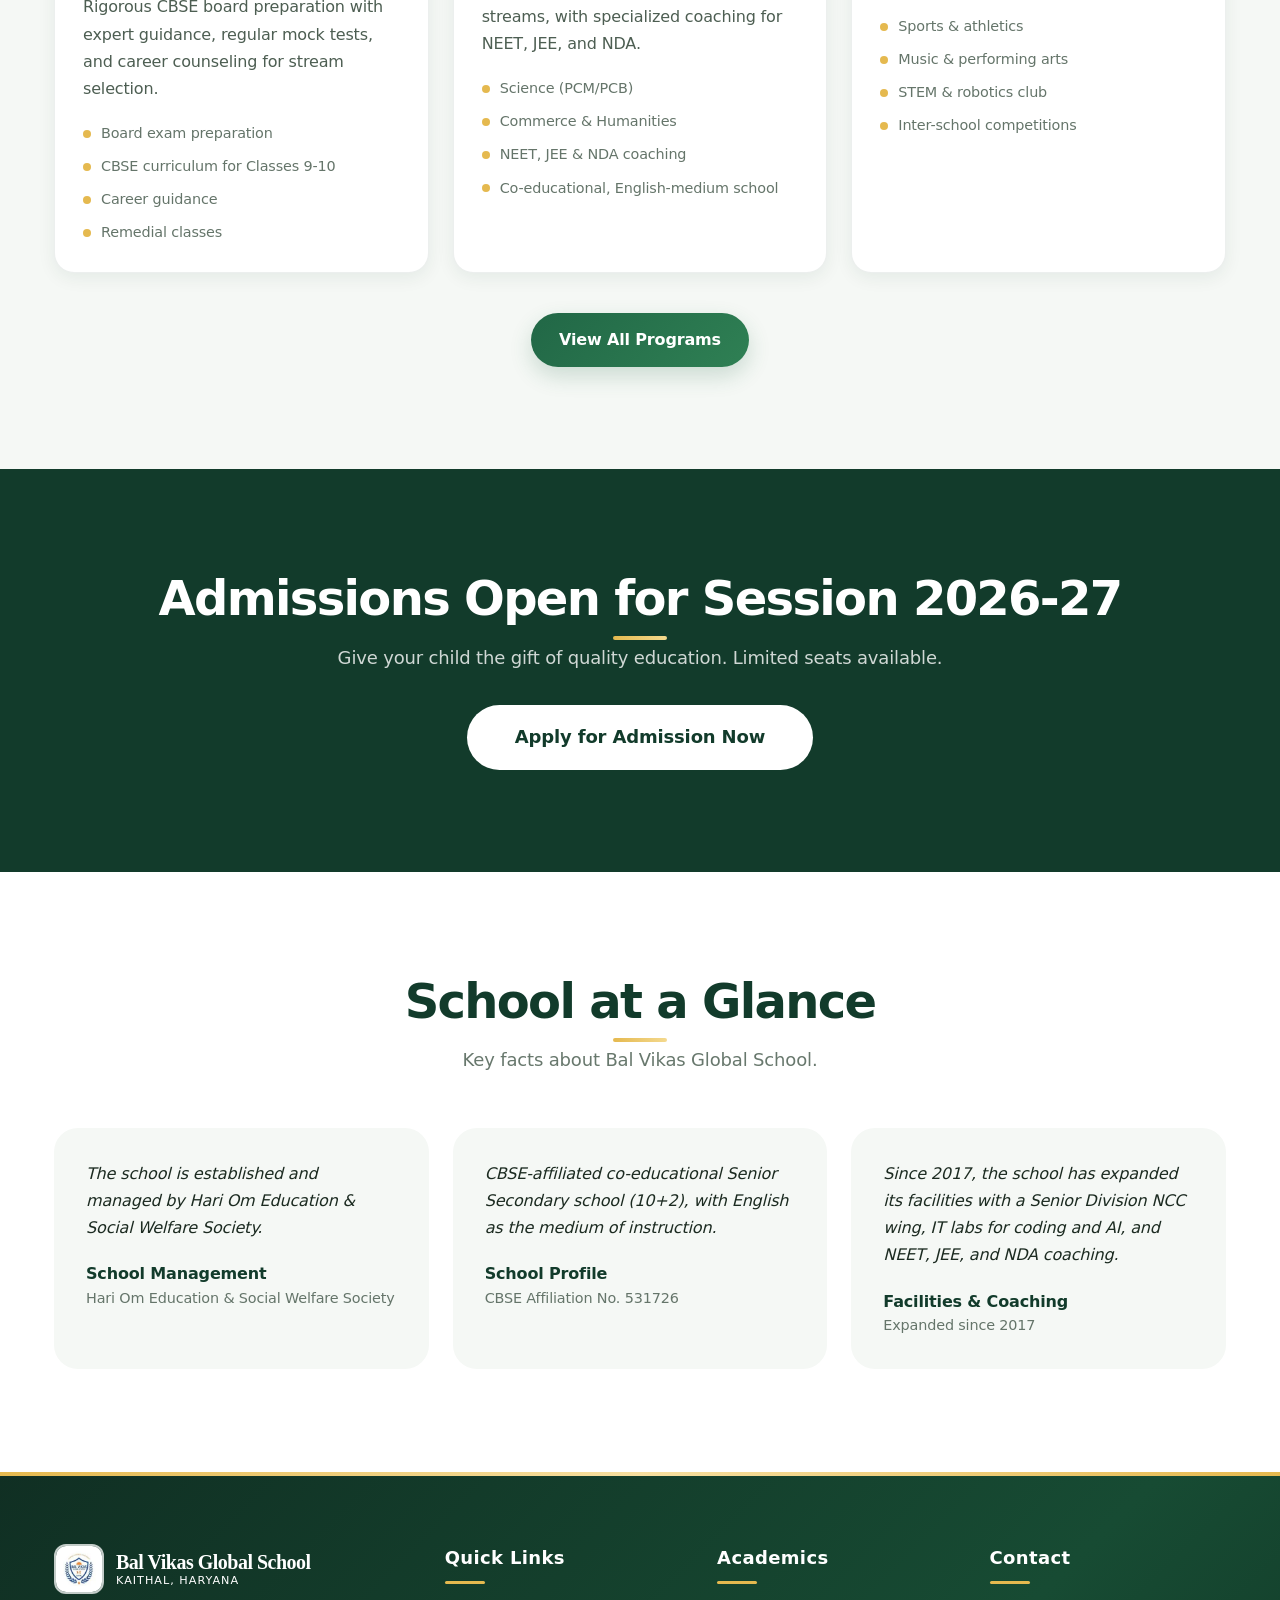
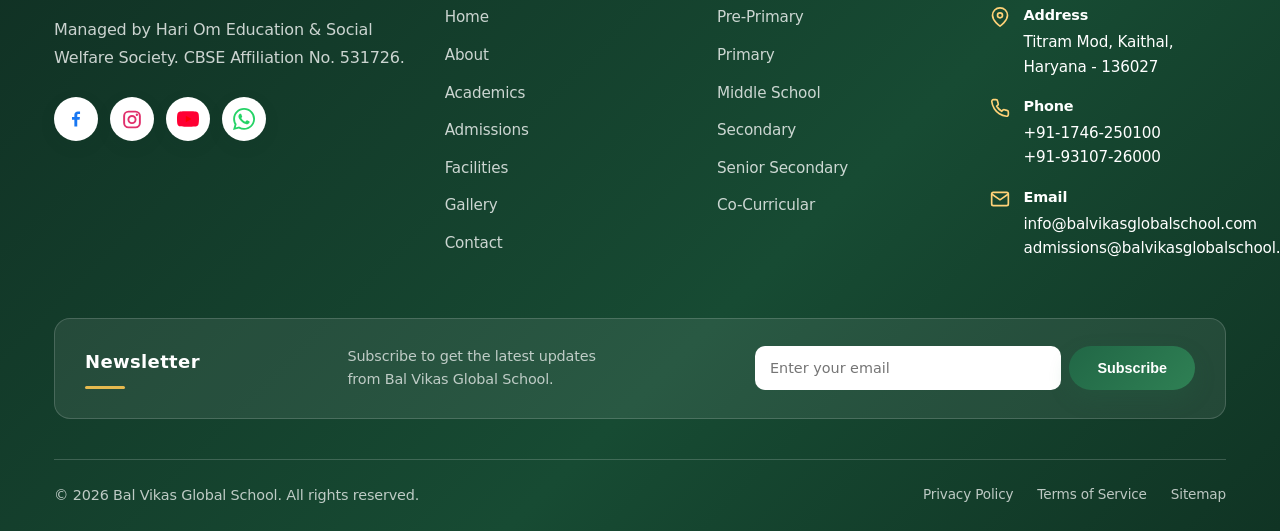
==== commit 805b8f42: "Improve accessibility semantics and heading order" ====
--- a/index.html
+++ b/index.html
@@ -26,15 +26,15 @@
           <span class="logo-tagline">Kaithal, Haryana</span>
         </div>
       </a>
-      <ul class="nav-menu" role="menubar">
-        <li role="none"><a href="index.html" class="nav-link active" role="menuitem">Home</a></li>
-        <li role="none"><a href="about.html" class="nav-link" role="menuitem">About</a></li>
-        <li role="none"><a href="academics.html" class="nav-link" role="menuitem">Academics</a></li>
-        <li role="none"><a href="admissions.html" class="nav-link" role="menuitem">Admissions</a></li>
-        <li role="none"><a href="facilities.html" class="nav-link" role="menuitem">Facilities</a></li>
-        <li role="none"><a href="gallery.html" class="nav-link" role="menuitem">Gallery</a></li>
-        <li role="none"><a href="contact.html" class="nav-link" role="menuitem">Contact</a></li>
-        <li class="nav-cta" role="none"><a href="admissions.html" class="btn btn-primary">Apply Now</a></li>
+      <ul class="nav-menu">
+        <li><a href="index.html" class="nav-link active">Home</a></li>
+        <li><a href="about.html" class="nav-link">About</a></li>
+        <li><a href="academics.html" class="nav-link">Academics</a></li>
+        <li><a href="admissions.html" class="nav-link">Admissions</a></li>
+        <li><a href="facilities.html" class="nav-link">Facilities</a></li>
+        <li><a href="gallery.html" class="nav-link">Gallery</a></li>
+        <li><a href="contact.html" class="nav-link">Contact</a></li>
+        <li class="nav-cta"><a href="admissions.html" class="btn btn-primary">Apply Now</a></li>
       </ul>
       <button class="mobile-menu-btn" aria-label="Toggle menu" aria-expanded="false" aria-controls="nav-menu">
         <span></span>
--- a/css/style.css
+++ b/css/style.css
@@ -1983,7 +1983,7 @@
 }
 
 
-/* Floating YouTube channel shortcut */
+/* Floating YouTube shortcut: recognizable YouTube logo, not a generic play button */
 .youtube-float {
   position: fixed;
   left: 30px;
@@ -1993,20 +1993,29 @@
   align-items: center;
   justify-content: center;
   width: 64px;
-  height: 64px;
-  border-radius: 50%;
+  height: 48px;
+  border-radius: 12px;
   color: #fff;
-  background: #ff0000;
-  box-shadow: 0 4px 20px rgba(255, 0, 0, 0.28);
-  transition: transform 0.2s ease, box-shadow 0.2s ease;
+  background: transparent;
+  box-shadow: none;
+  transition: transform 0.2s ease;
 }
 .youtube-float svg {
-  width: 34px;
-  height: 34px;
+  width: 52px;
+  height: 37px;
+  display: block;
+}
+
+.youtube-float svg path:first-child {
+  fill: #FF0000;
+}
+
+.youtube-float svg path:last-child {
+  fill: #FFFFFF;
 }
 .youtube-float:hover {
   transform: scale(1.08);
-  box-shadow: 0 8px 28px rgba(255, 0, 0, 0.38);
+  box-shadow: none;
 }
 .youtube-tooltip {
   position: absolute;
@@ -2861,6 +2870,14 @@
 .contact-social .social-link:hover .contact-brand-icon { filter: brightness(.96); }
 
 
+/* YouTube footer button: red brand disc with a crisp white play mark */
+.footer-social .social-link[aria-label="YouTube"],
+.footer-social .social-link[aria-label="YouTube"]:hover {
+  color: #ffffff;
+  background: #FF0000;
+  border: 0;
+}
+
 /* Official platform colours for social icons in every page footer */
 .footer-social .social-link[aria-label="Facebook"],
 .footer-social .social-link[aria-label="Facebook"]:hover {
@@ -2885,3 +2902,100 @@
 .footer-social .social-link .brand-icon {
   filter: none;
 }
+
+
+/* Independent slow marquee motion for the school building in the home hero */
+.home-page .hero-bg img {
+  position: relative;
+  left: -4%;
+  width: 108%;
+  max-width: none;
+  animation: heroBuildingMarquee 28s ease-in-out infinite alternate;
+  will-change: transform;
+}
+
+@keyframes heroBuildingMarquee {
+  from { transform: translateX(0); }
+  to { transform: translateX(-7%); }
+}
+
+@media (prefers-reduced-motion: reduce) {
+  .home-page .hero-bg img {
+    animation: none;
+    transform: none;
+  }
+}
+
+/* Contact page: match the Facilities campus-photo banner with a gentle building marquee */
+.contact-page-header {
+  height: 330px;
+  position: relative;
+  isolation: isolate;
+  overflow: hidden;
+}
+.contact-page-header .page-header-bg {
+  position: absolute;
+  inset: 0;
+  z-index: 0;
+  overflow: hidden;
+}
+.contact-page-header .page-header-bg img {
+  display: block;
+  width: 108%;
+  max-width: none;
+  height: 100%;
+  object-fit: cover;
+  object-position: center;
+  animation: contactBuildingMarquee 28s ease-in-out infinite alternate;
+  will-change: transform;
+}
+.contact-page-header .page-header-overlay {
+  z-index: 1;
+}
+.contact-page-header .page-header-content {
+  position: relative;
+  z-index: 2;
+}
+@keyframes contactBuildingMarquee {
+  from { transform: translateX(0); }
+  to { transform: translateX(-7%); }
+}
+@media (prefers-reduced-motion: reduce) {
+  .contact-page-header .page-header-bg img {
+    animation: none;
+    transform: none;
+  }
+}
+
+
+/* Gallery photos: show the complete original image clearly without cropping */
+.gallery-photo-wrapper {
+  height: clamp(190px, 22vw, 270px);
+  padding: 10px;
+  background: #f4f7f4;
+}
+.gallery-photo-card .gallery-photo-link {
+  background: #f4f7f4;
+}
+.gallery-photo-wrapper img {
+  width: 100%;
+  height: 100%;
+  object-fit: contain;
+  object-position: center;
+  image-rendering: auto;
+  transform: none !important;
+}
+.gallery-photo-card:hover .gallery-photo-wrapper img {
+  transform: none !important;
+}
+.gallery-marquee-single-item {
+  background: #f4f7f4;
+}
+.gallery-marquee-single-item img {
+  object-fit: contain;
+  object-position: center;
+  image-rendering: auto;
+}
+@media (max-width: 768px) {
+  .gallery-photo-wrapper { height: 190px; }
+}
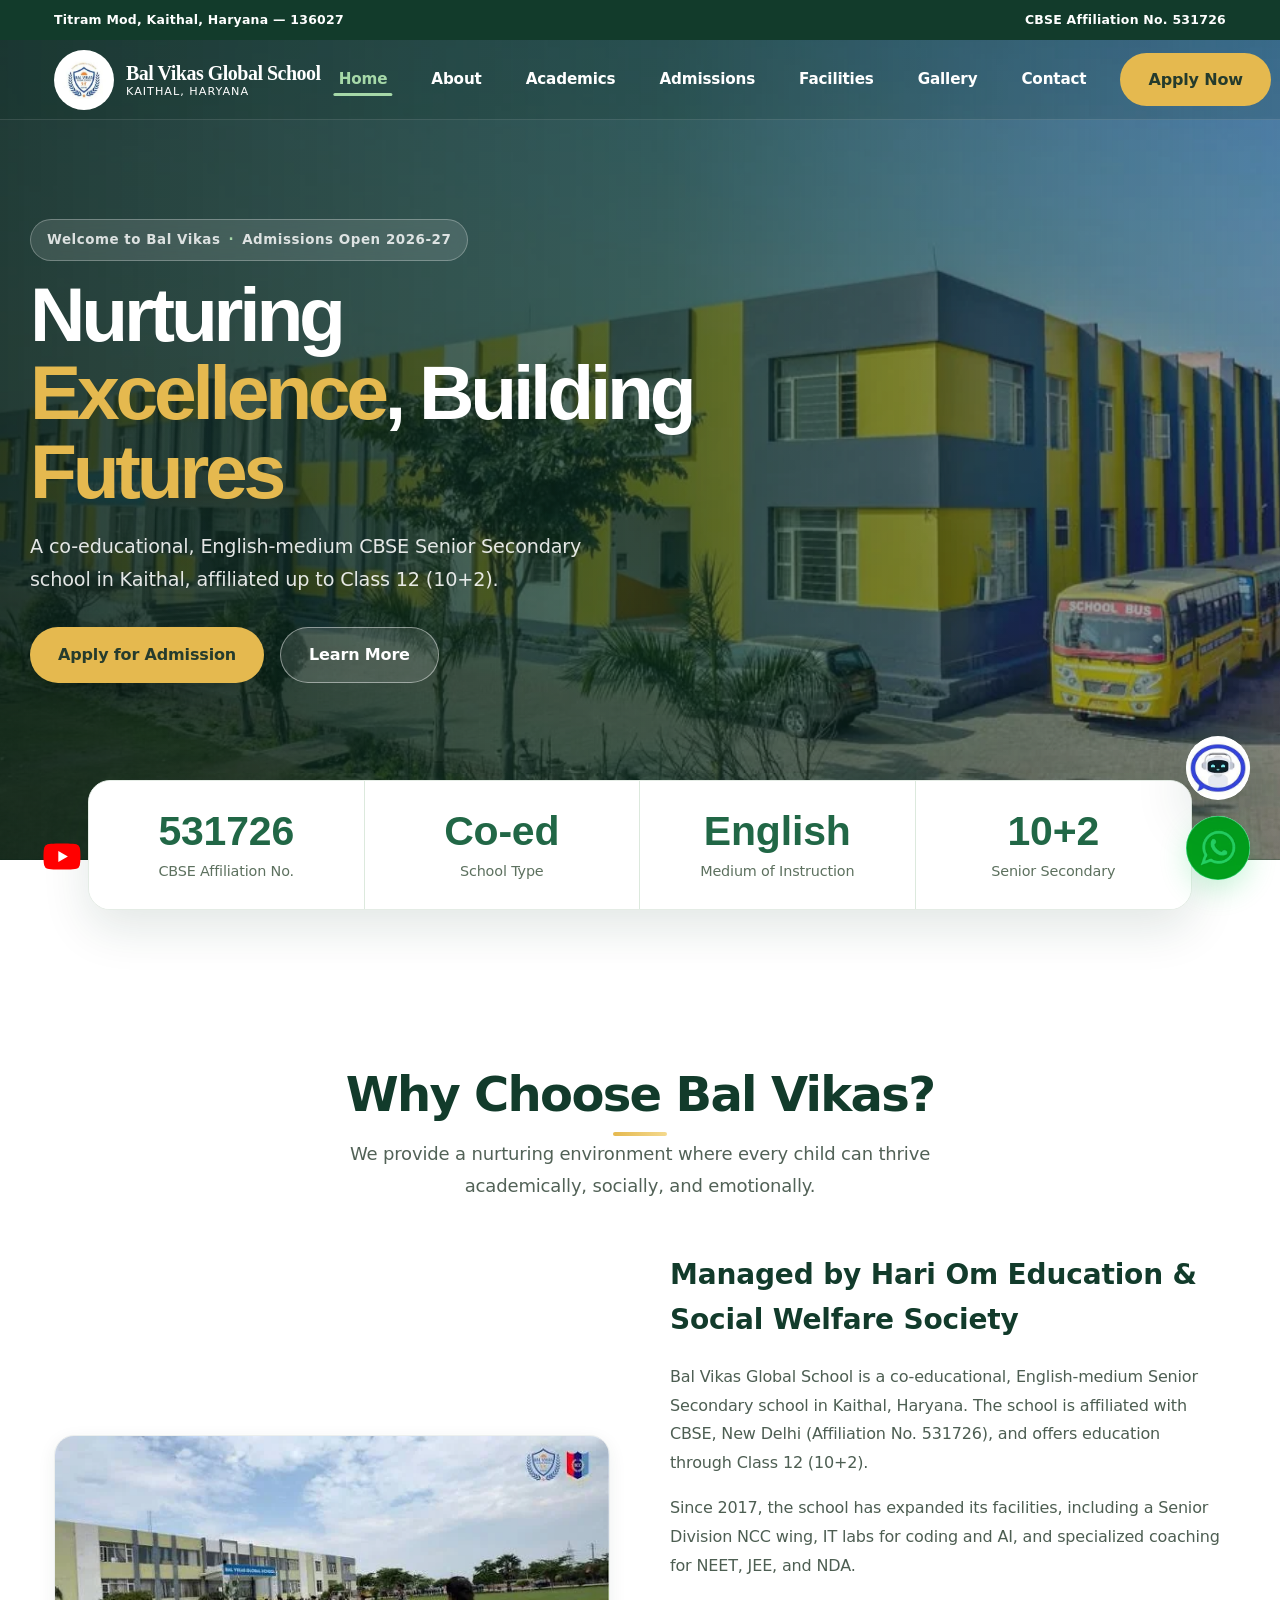
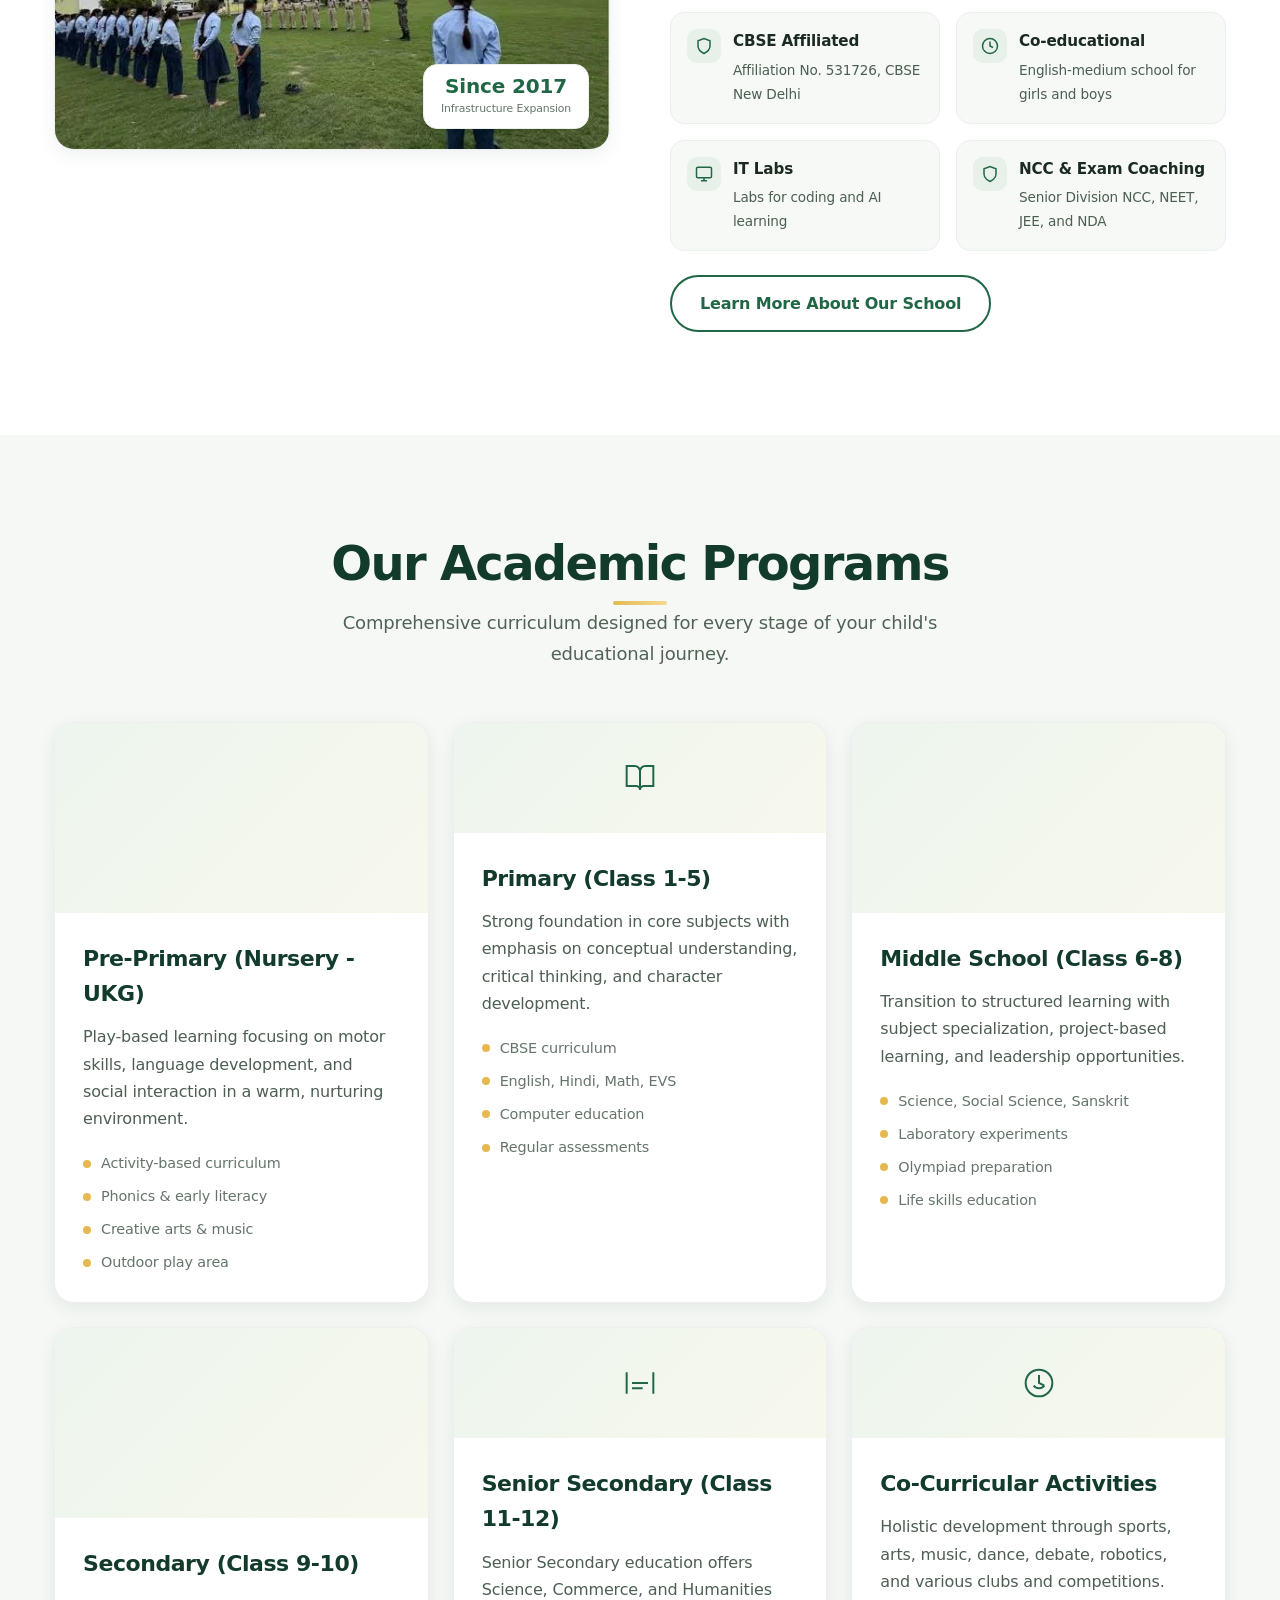
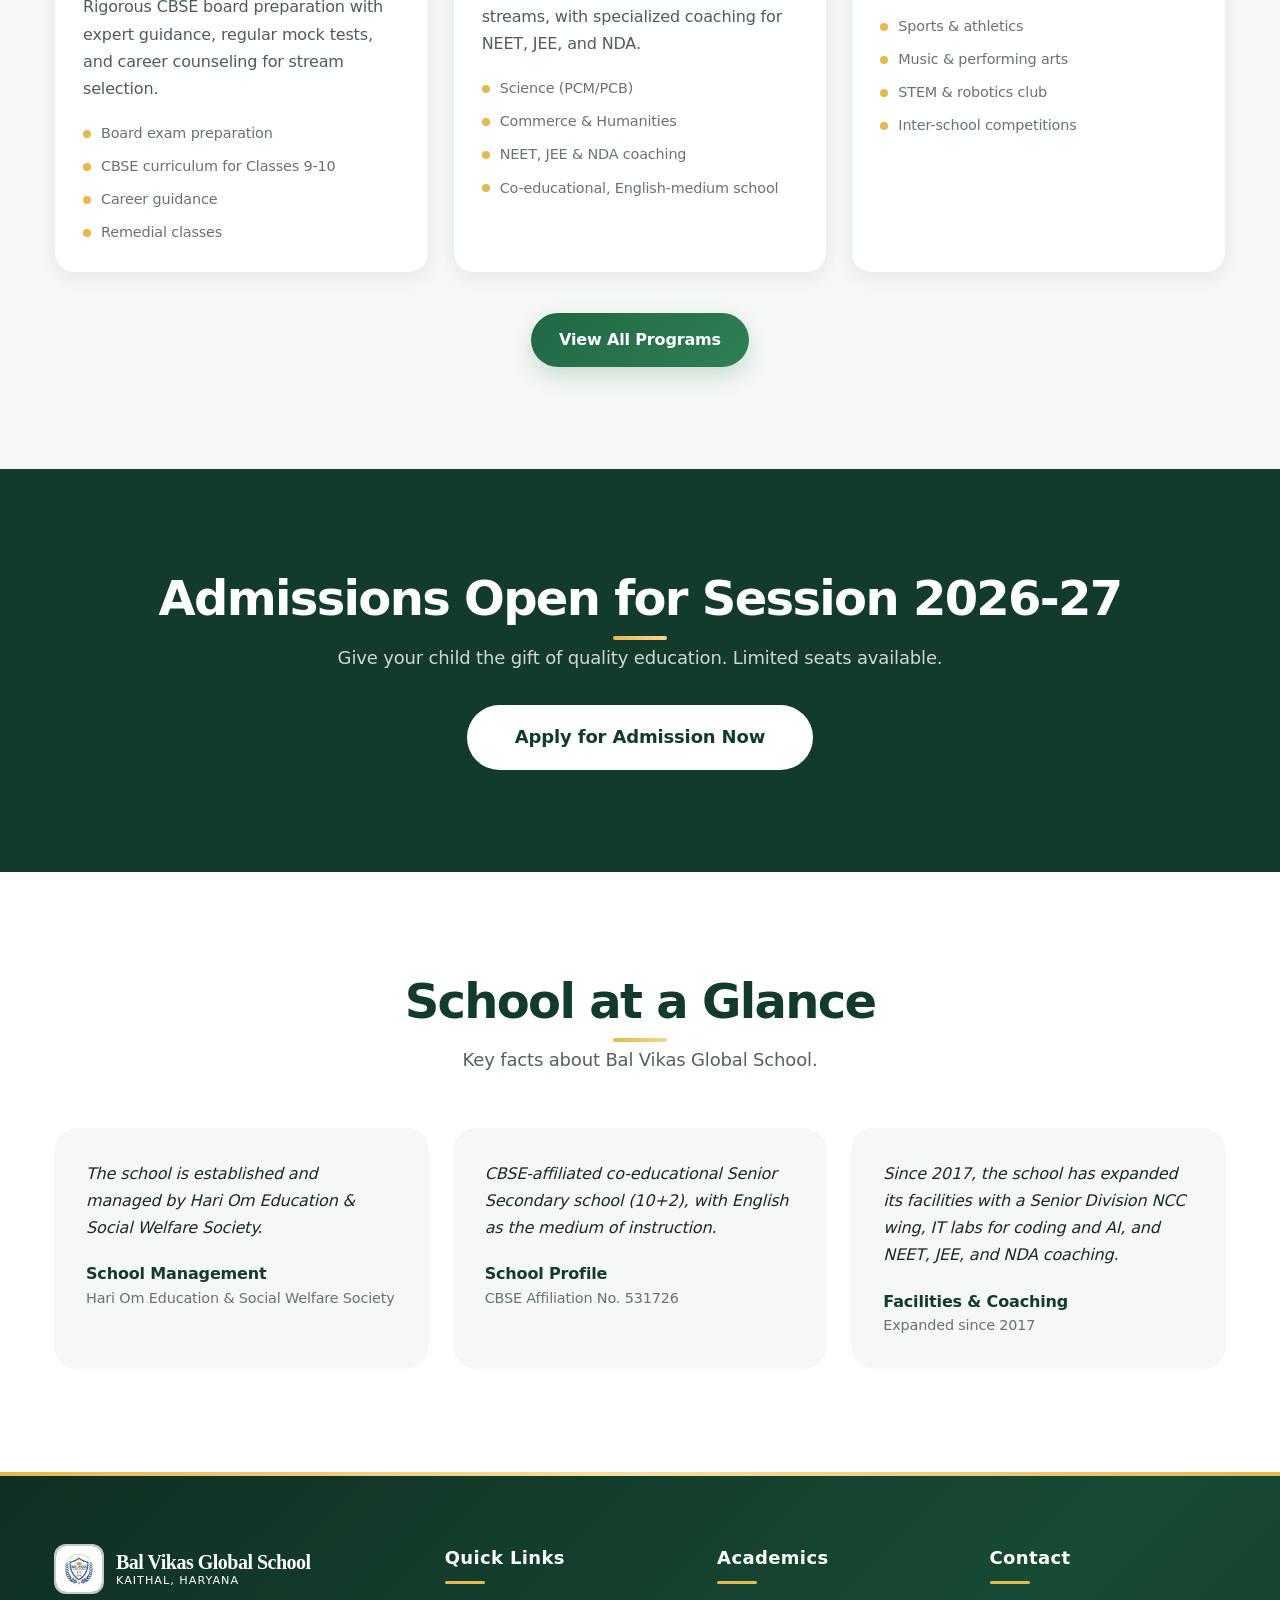
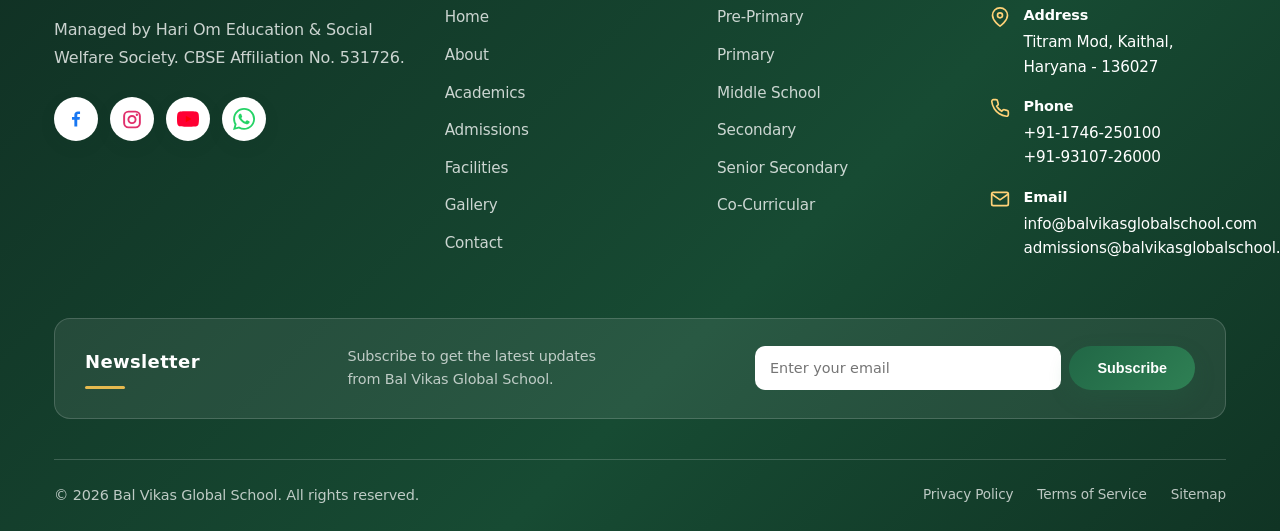
==== commit fdce3898: "Add scrolling marquee to CBSE affiliation number" ====
--- a/index.html
+++ b/index.html
@@ -14,7 +14,7 @@
   <div class="site-topbar">
     <div class="container site-topbar-content">
       <span>Titram Mod, Kaithal, Haryana — 136027</span>
-      <span>CBSE Affiliation No. 531726</span>
+      <div class="cbse-marquee" aria-label="CBSE Affiliation Number"><span>CBSE Affiliation No. 531726</span></div>
     </div>
   </div>
   <header class="header">
--- a/css/modern-refresh.css
+++ b/css/modern-refresh.css
@@ -173,4 +173,11 @@
 }
 @media (prefers-reduced-motion: reduce) {
   *, *::before, *::after { scroll-behavior: auto !important; animation-duration: .01ms !important; transition-duration: .01ms !important; }
-}+}
+/* Accessibility: keep breadcrumb text readable against the dark page-header overlay. */
+.page-header-breadcrumb span {
+  color: #f7dfa0;
+}
+.section-subtitle {
+  color: #526257;
+}
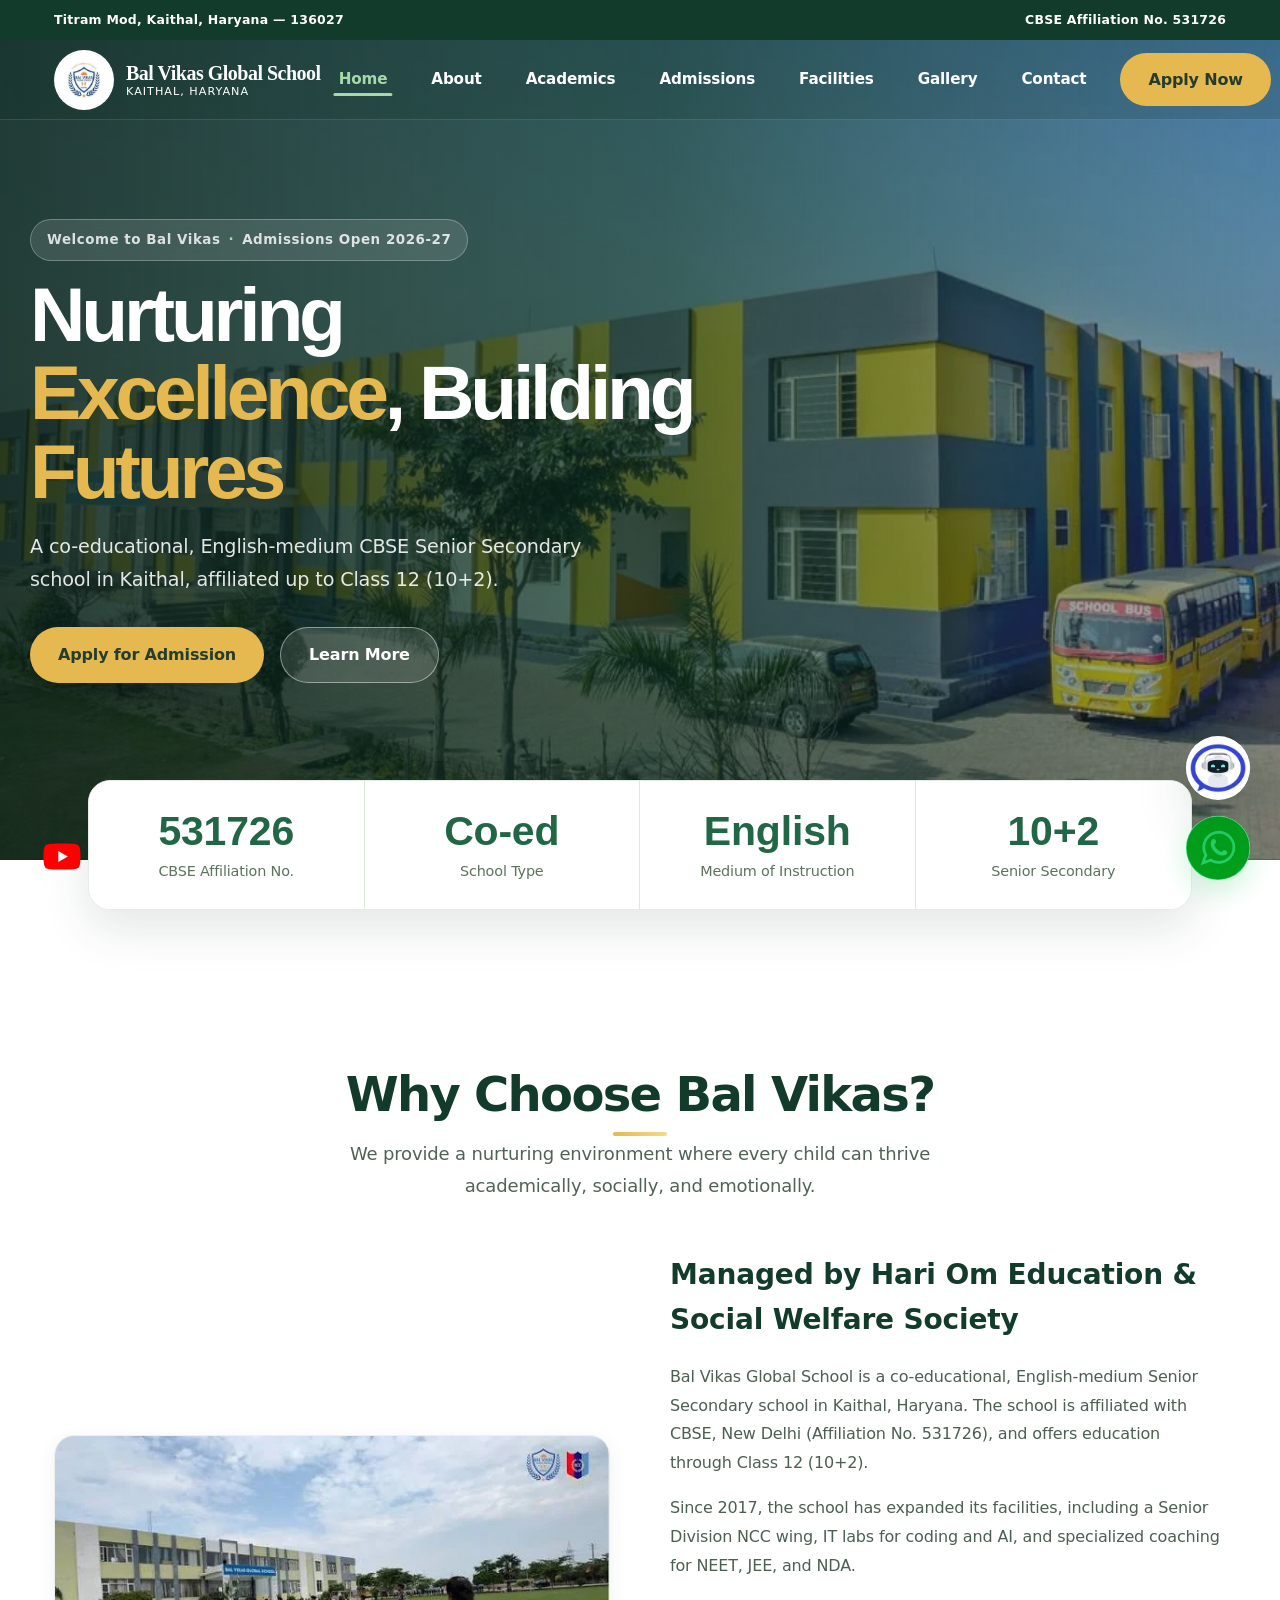
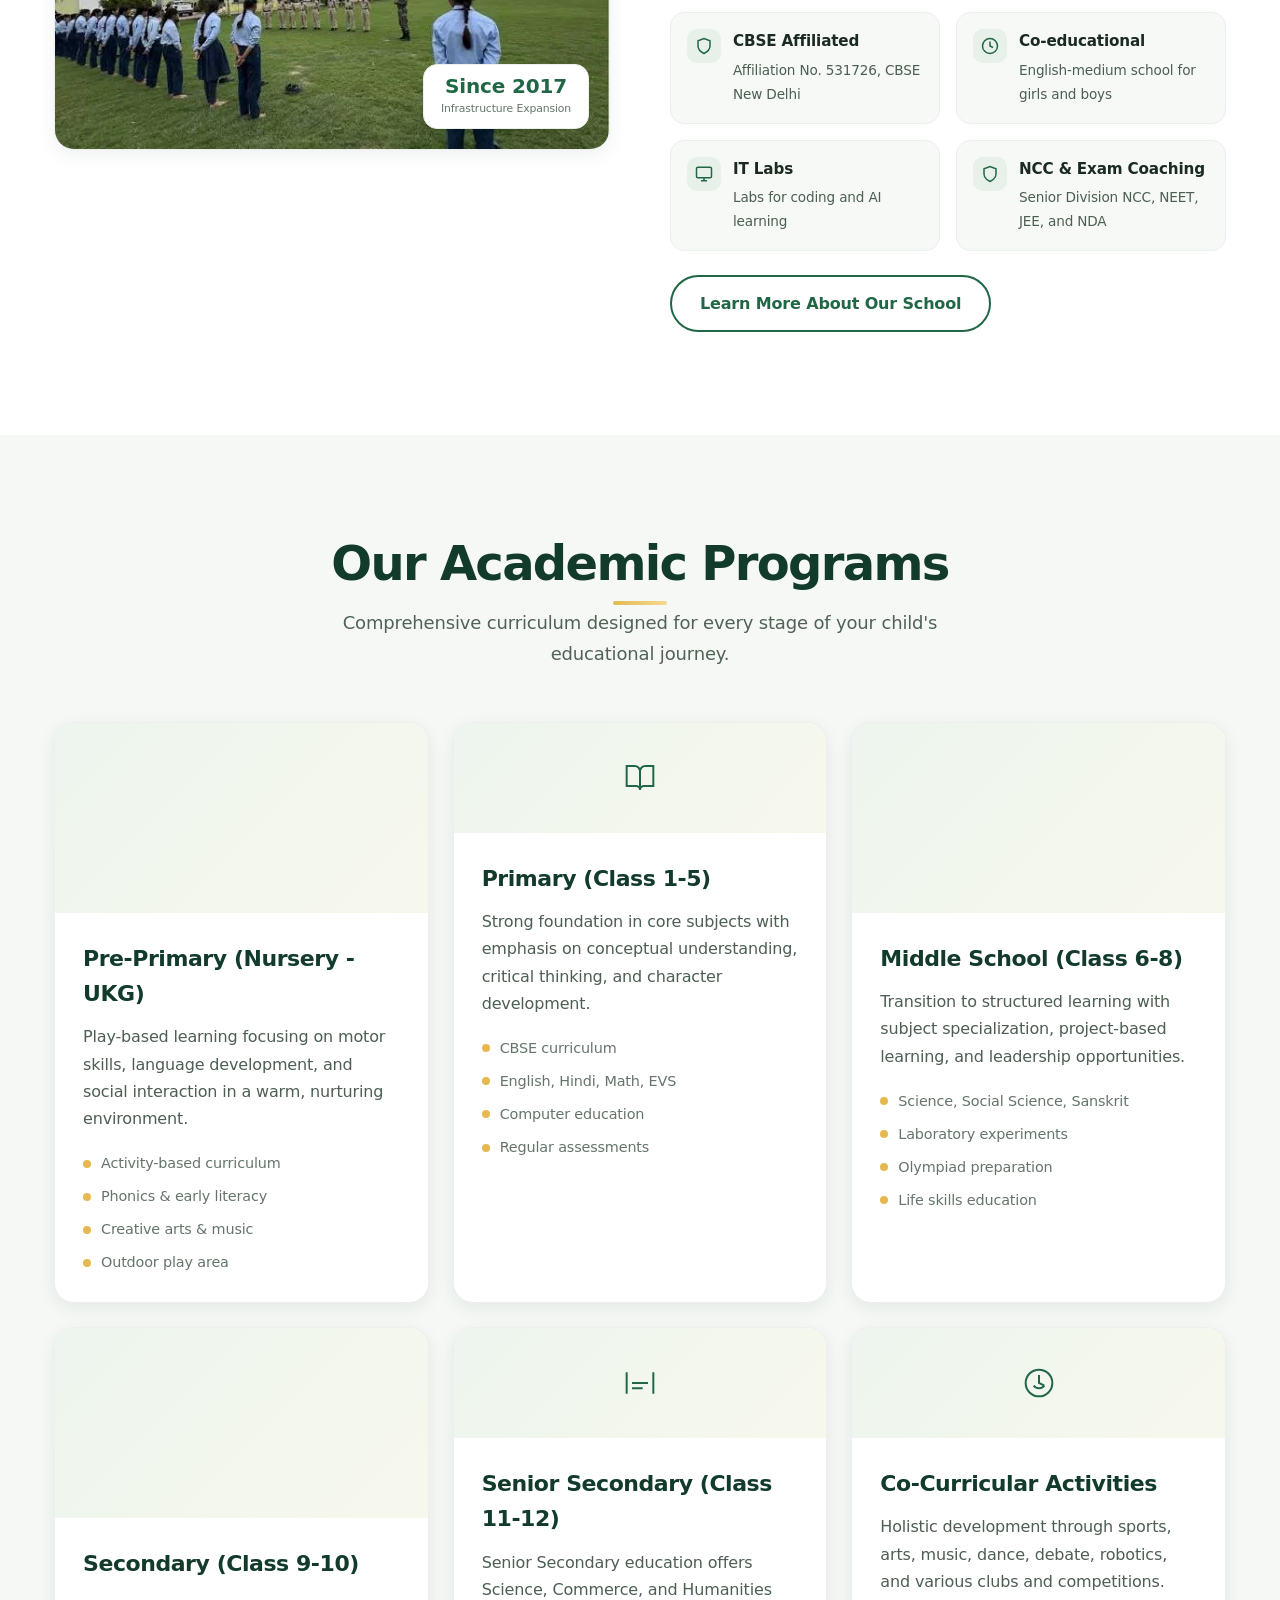
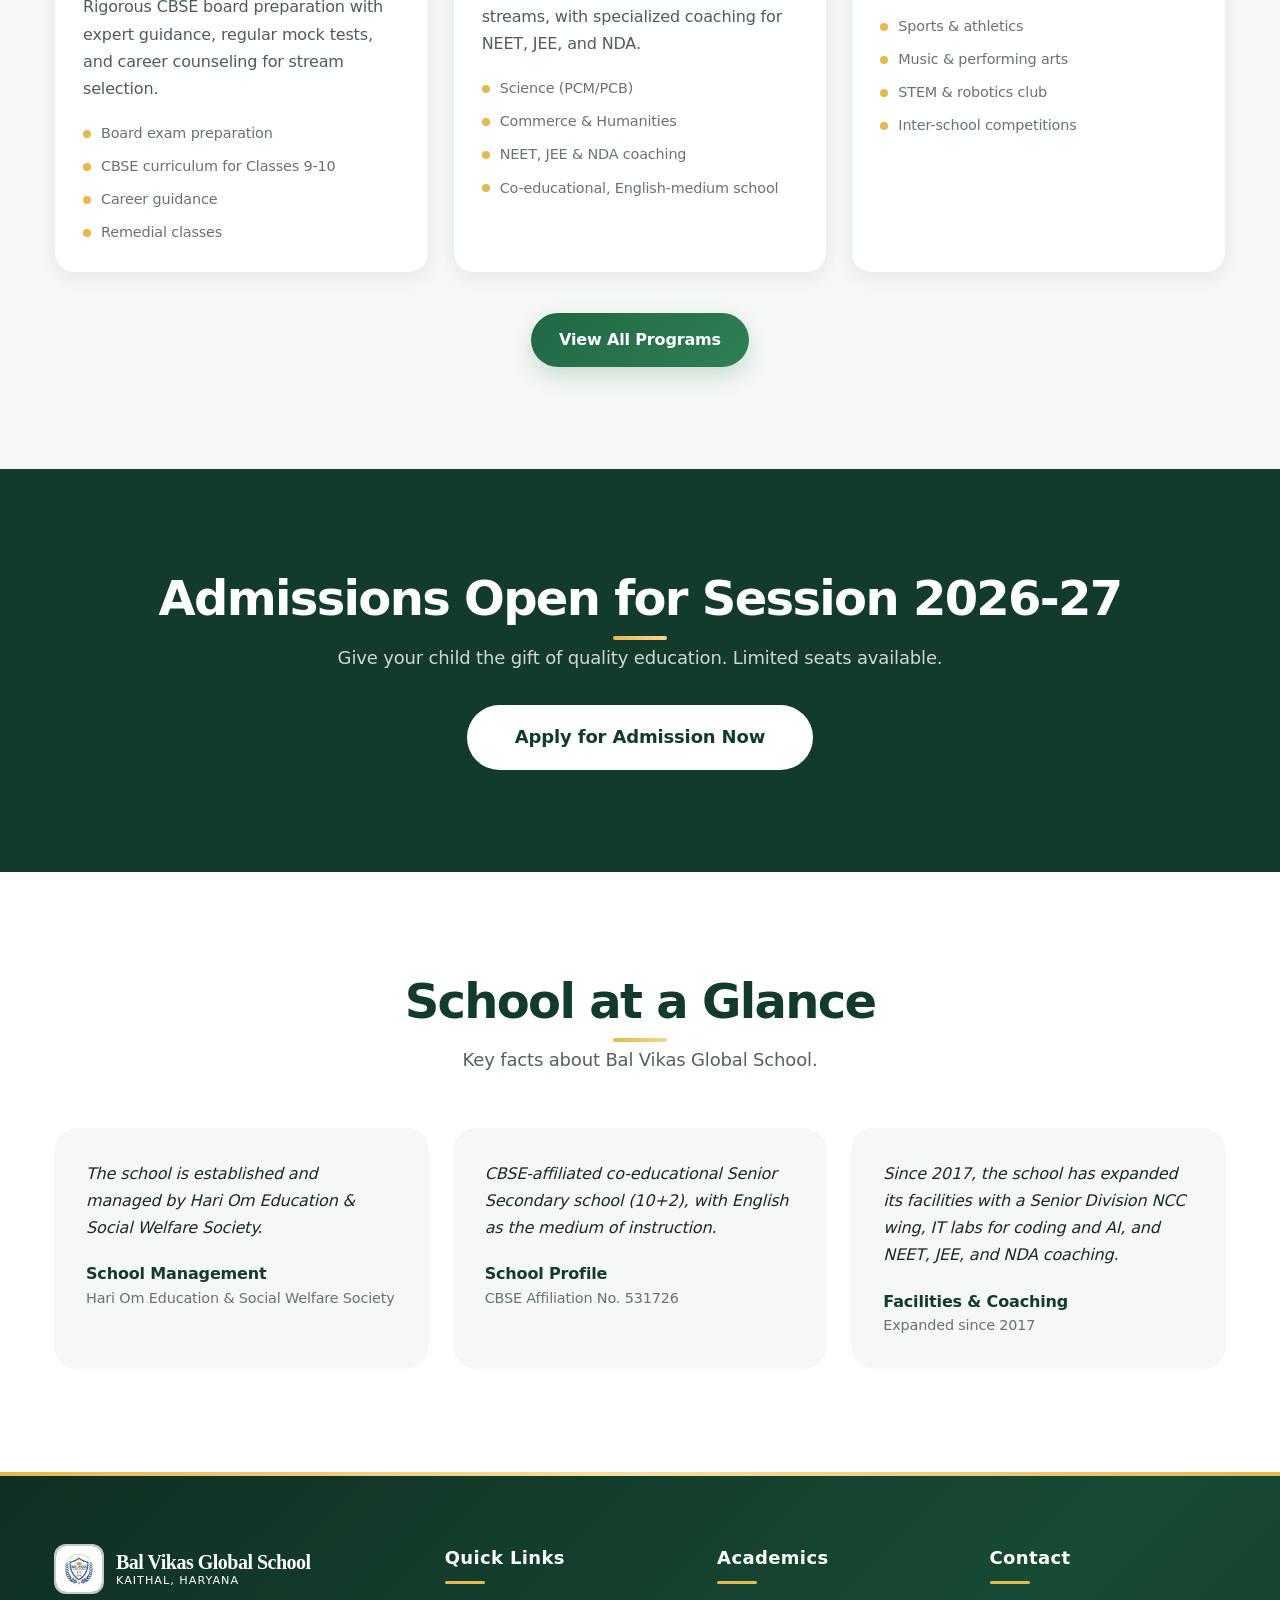
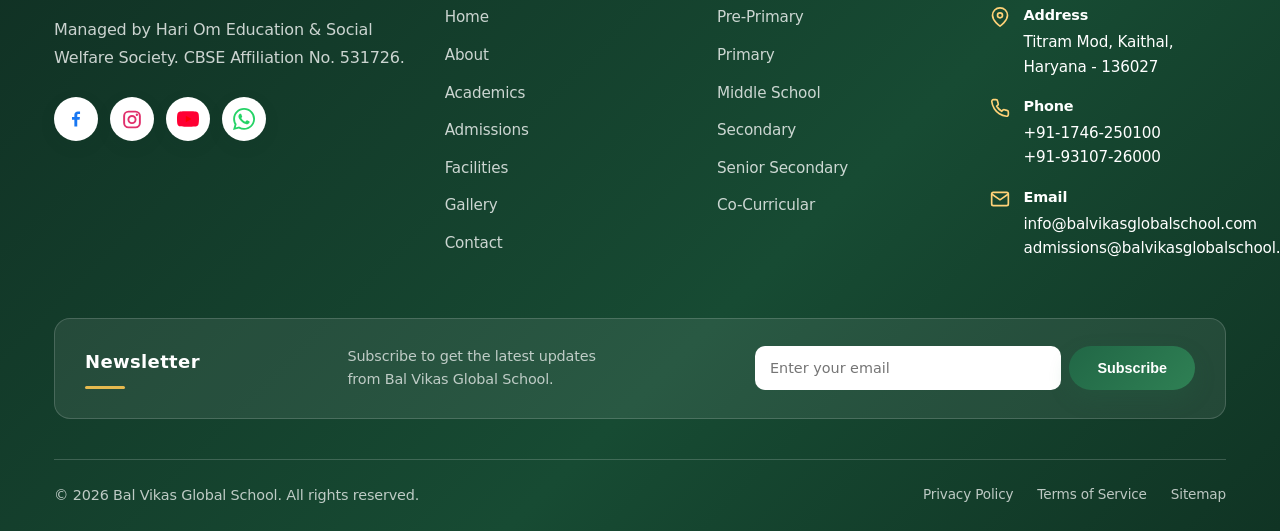
==== commit 8b7e6aff: "Add address marquee to top information bar" ====
--- a/index.html
+++ b/index.html
@@ -13,7 +13,7 @@
 <body class="home-page">
   <div class="site-topbar">
     <div class="container site-topbar-content">
-      <span>Titram Mod, Kaithal, Haryana — 136027</span>
+      <div class="location-marquee" aria-label="School address"><span>Titram Mod, Kaithal, Haryana — 136027</span></div>
       <div class="cbse-marquee" aria-label="CBSE Affiliation Number"><span>CBSE Affiliation No. 531726</span></div>
     </div>
   </div>
--- a/css/style.css
+++ b/css/style.css
@@ -2999,3 +2999,55 @@
 @media (max-width: 768px) {
   .gallery-photo-wrapper { height: 190px; }
 }
+
+/* Opposite-direction marquee motion for address and CBSE details in the top bar */
+.site-topbar-content {
+  gap: 28px;
+}
+.site-topbar-content .location-marquee,
+.site-topbar-content .cbse-marquee {
+  flex: 1 1 50%;
+  min-width: 0;
+  overflow: hidden;
+  white-space: nowrap;
+}
+.site-topbar-content .location-marquee { text-align: left; }
+.site-topbar-content .cbse-marquee { text-align: right; }
+.site-topbar-content .location-marquee span,
+.site-topbar-content .cbse-marquee span {
+  display: inline-block;
+  white-space: nowrap;
+  will-change: transform;
+}
+.site-topbar-content .location-marquee span {
+  animation: address-marquee-scroll 16s linear infinite;
+}
+.site-topbar-content .cbse-marquee span {
+  animation: cbse-marquee-scroll 16s linear infinite;
+}
+@keyframes address-marquee-scroll {
+  from { transform: translateX(-100%); }
+  to { transform: translateX(100%); }
+}
+@keyframes cbse-marquee-scroll {
+  from { transform: translateX(100%); }
+  to { transform: translateX(-100%); }
+}
+.site-topbar-content .location-marquee:hover span,
+.site-topbar-content .cbse-marquee:hover span {
+  animation-play-state: paused;
+}
+@media (prefers-reduced-motion: reduce) {
+  .site-topbar-content .location-marquee span,
+  .site-topbar-content .cbse-marquee span {
+    animation: none;
+    transform: none;
+  }
+}
+@media (max-width: 600px) {
+  .site-topbar-content { gap: 12px; }
+  .site-topbar-content .location-marquee,
+  .site-topbar-content .cbse-marquee { flex-basis: 50%; }
+  .site-topbar-content .location-marquee span,
+  .site-topbar-content .cbse-marquee span { animation-duration: 19s; }
+}
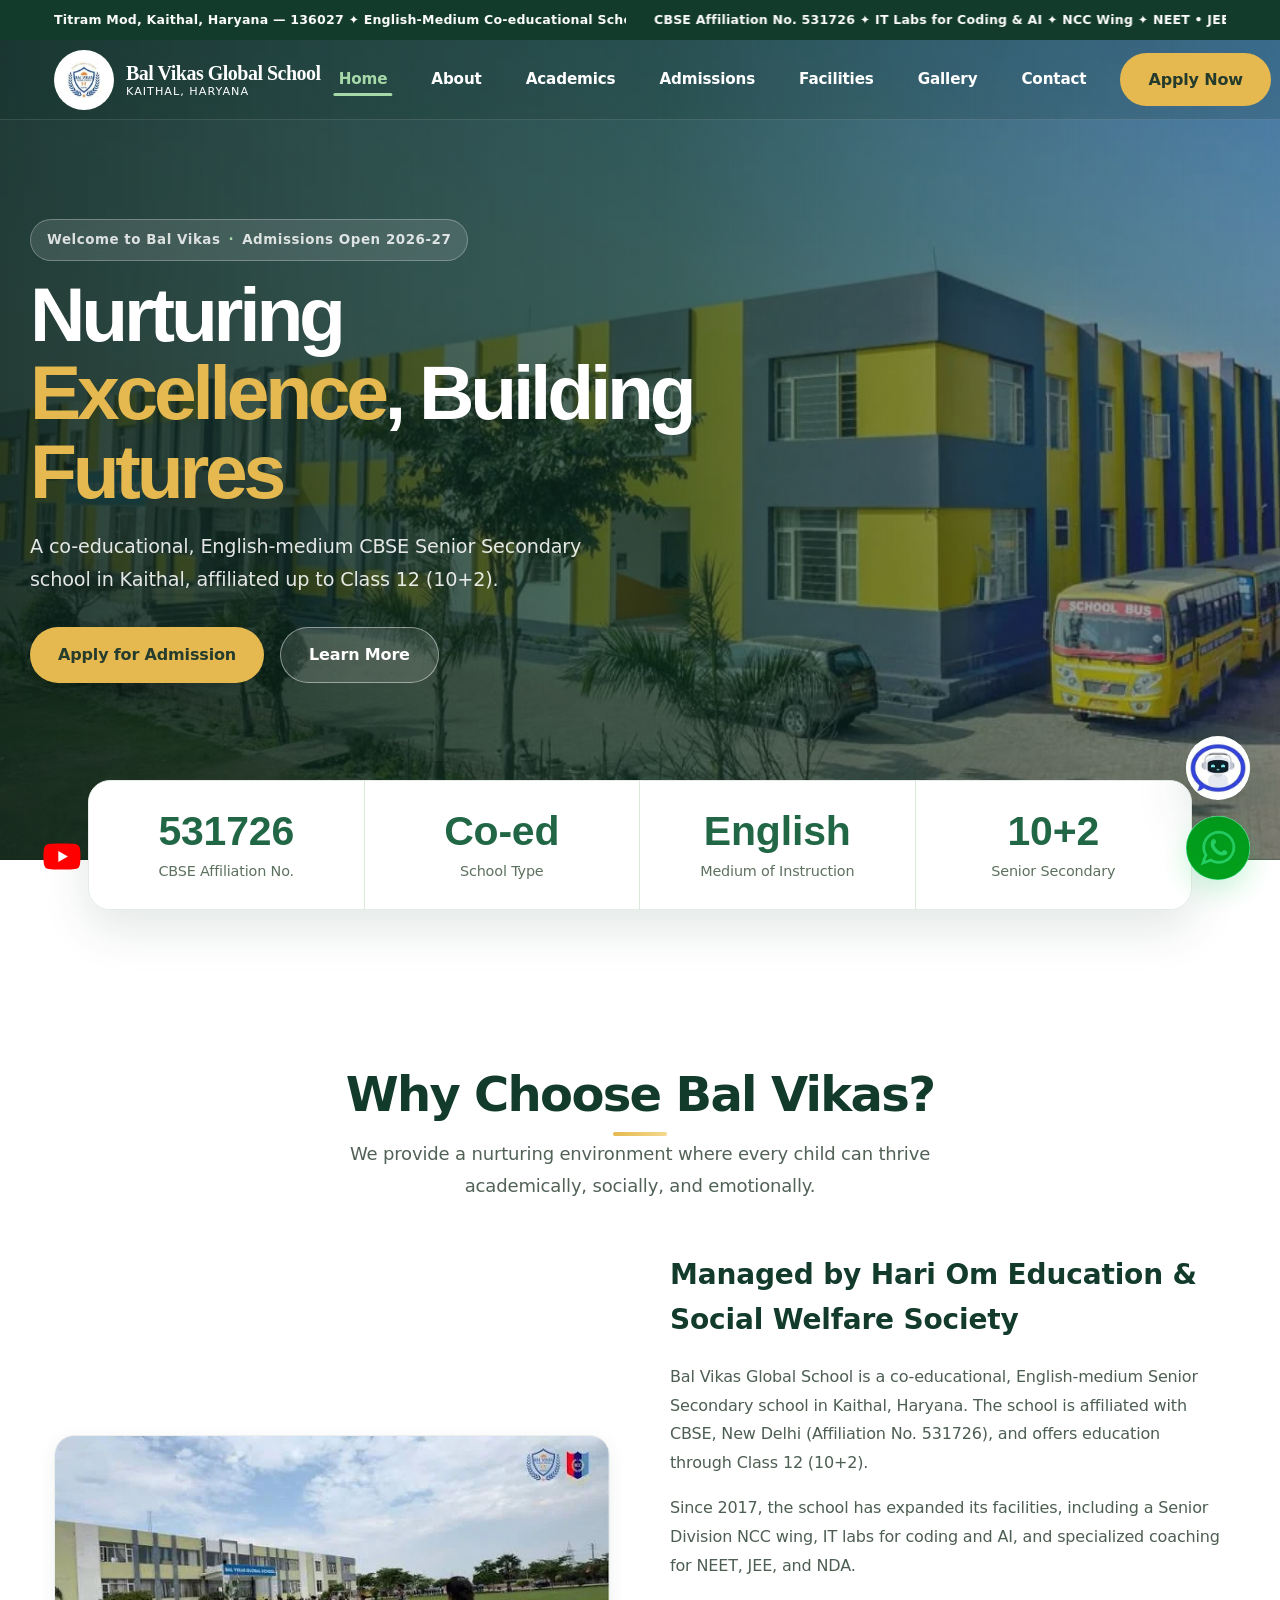
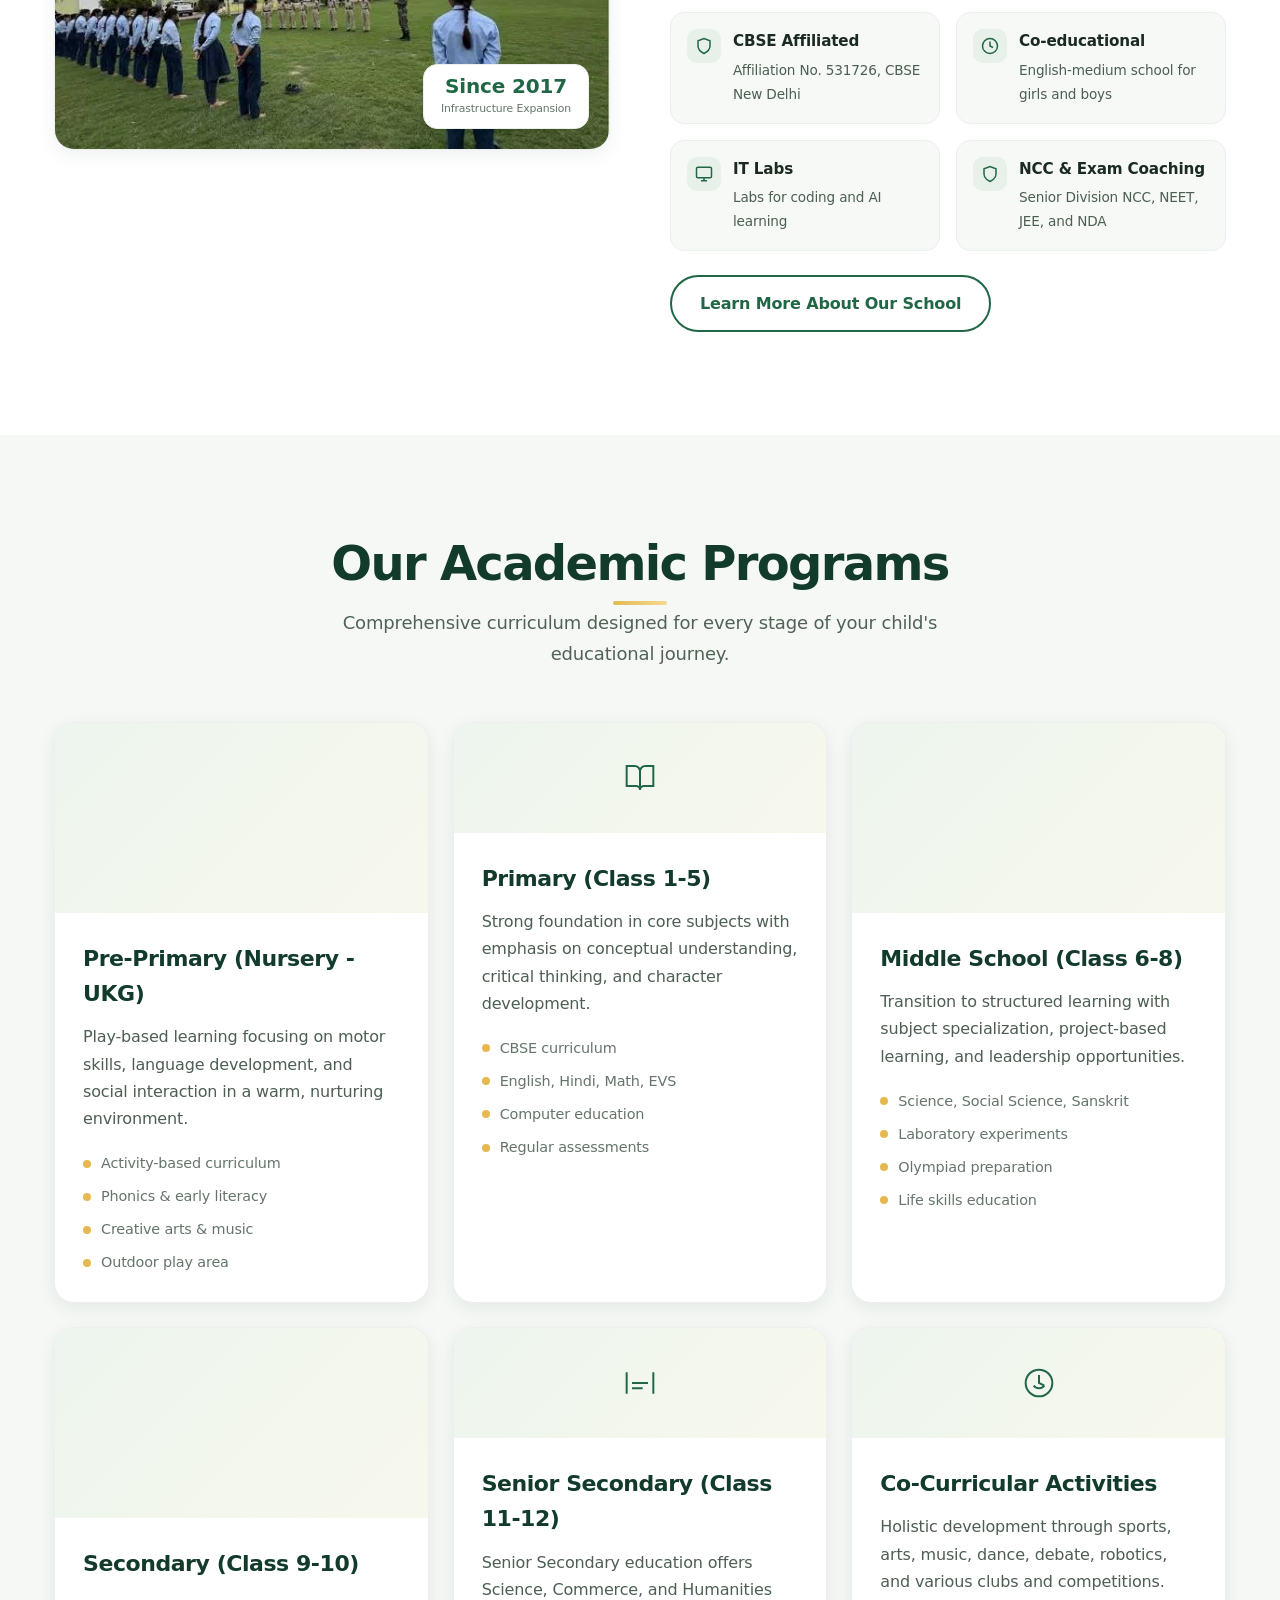
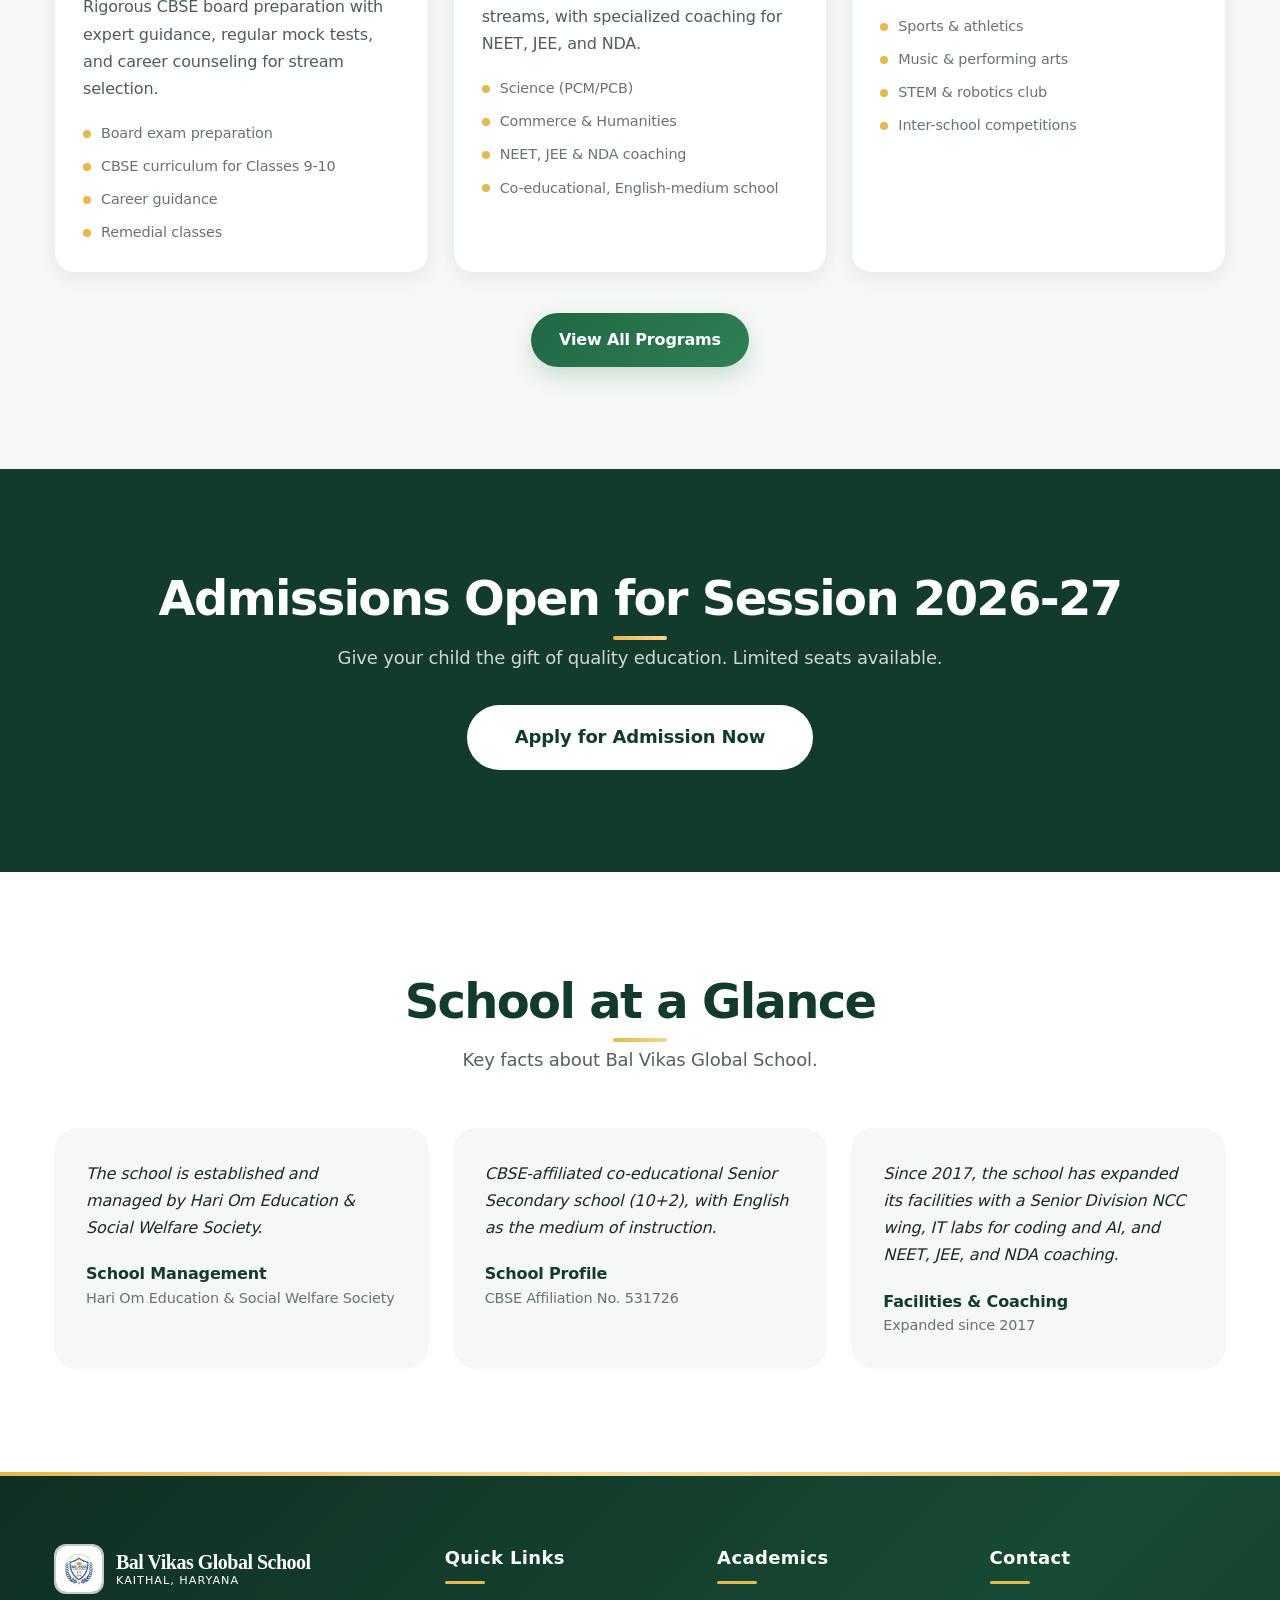
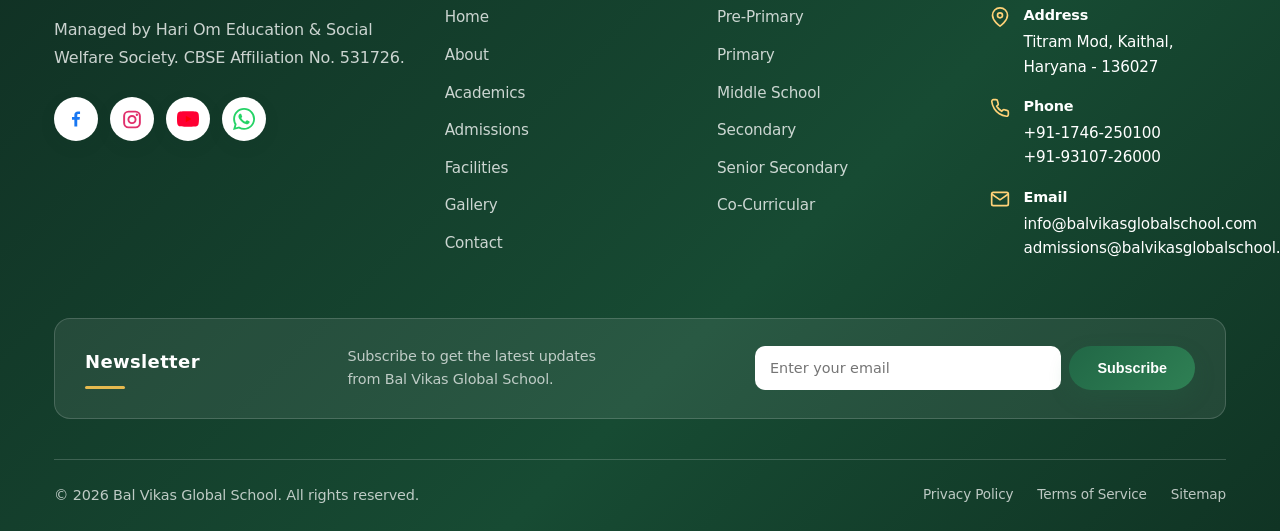
==== commit f27d5c99: "Expand school highlights marquee across all pages" ====
--- a/index.html
+++ b/index.html
@@ -13,8 +13,8 @@
 <body class="home-page">
   <div class="site-topbar">
     <div class="container site-topbar-content">
-      <div class="location-marquee" aria-label="School address"><span>Titram Mod, Kaithal, Haryana — 136027</span></div>
-      <div class="cbse-marquee" aria-label="CBSE Affiliation Number"><span>CBSE Affiliation No. 531726</span></div>
+      <div class="location-marquee" aria-label="School address and campus highlights"><span>Titram Mod, Kaithal, Haryana — 136027 <b aria-hidden="true">✦</b> English-Medium Co-educational School <b aria-hidden="true">✦</b> Senior Secondary (10+2)</span></div>
+      <div class="cbse-marquee" aria-label="CBSE affiliation and school highlights"><span>CBSE Affiliation No. 531726 <b aria-hidden="true">✦</b> IT Labs for Coding &amp; AI <b aria-hidden="true">✦</b> NCC Wing <b aria-hidden="true">✦</b> NEET • JEE • NDA Coaching <b aria-hidden="true">✦</b> Admissions Open 2026–27</span></div>
     </div>
   </div>
   <header class="header">
